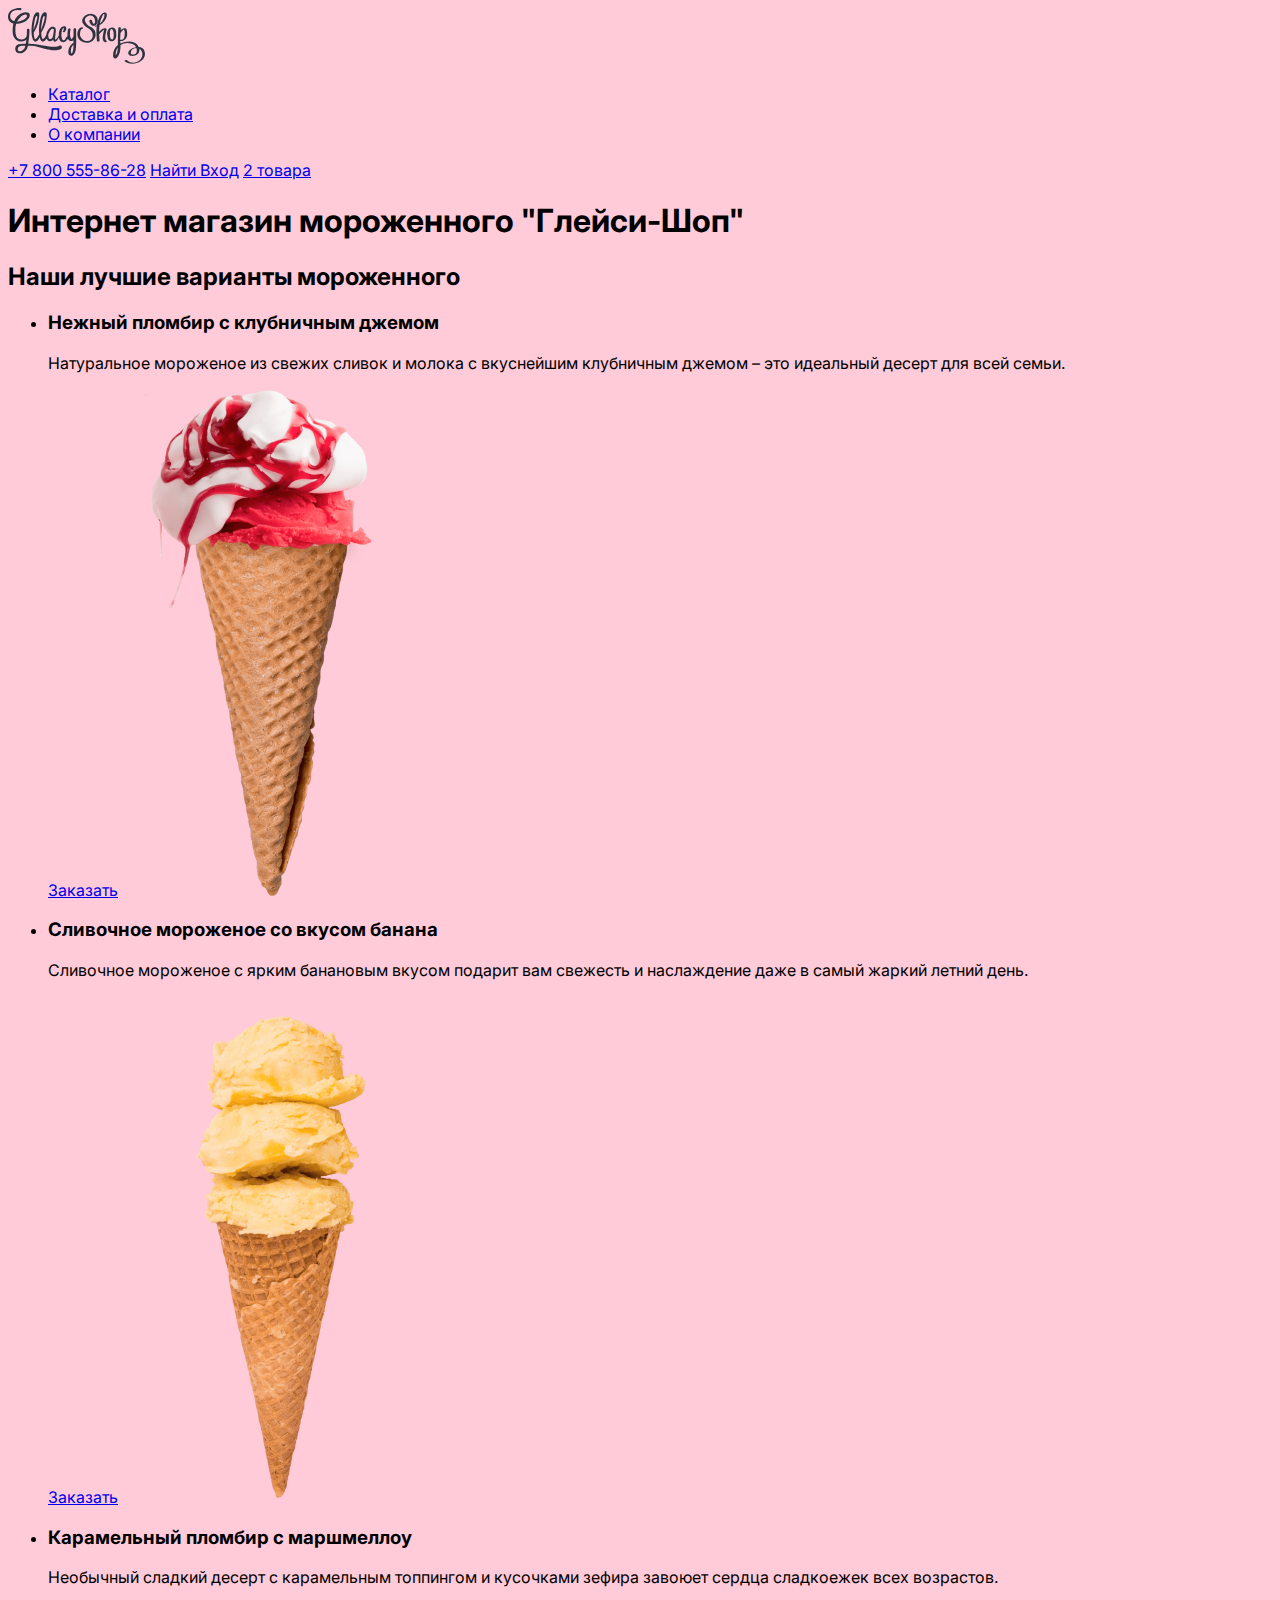
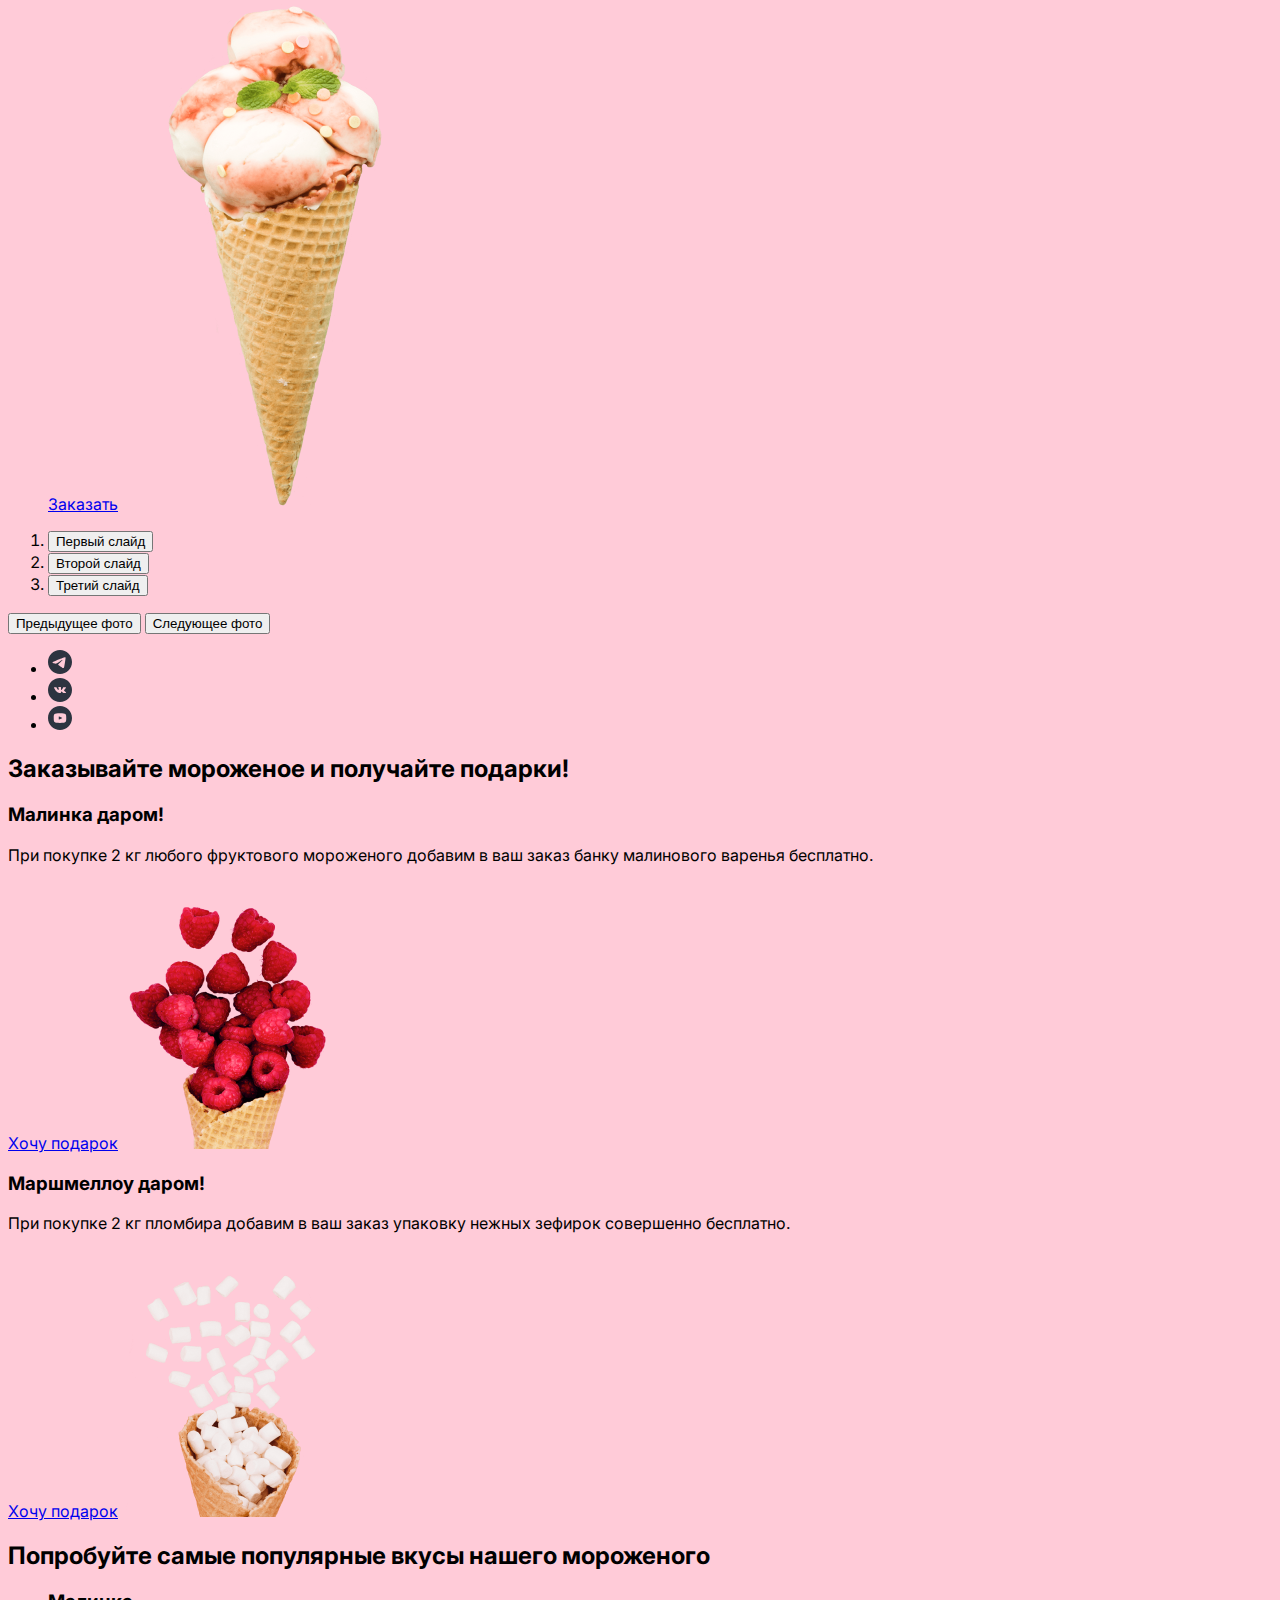
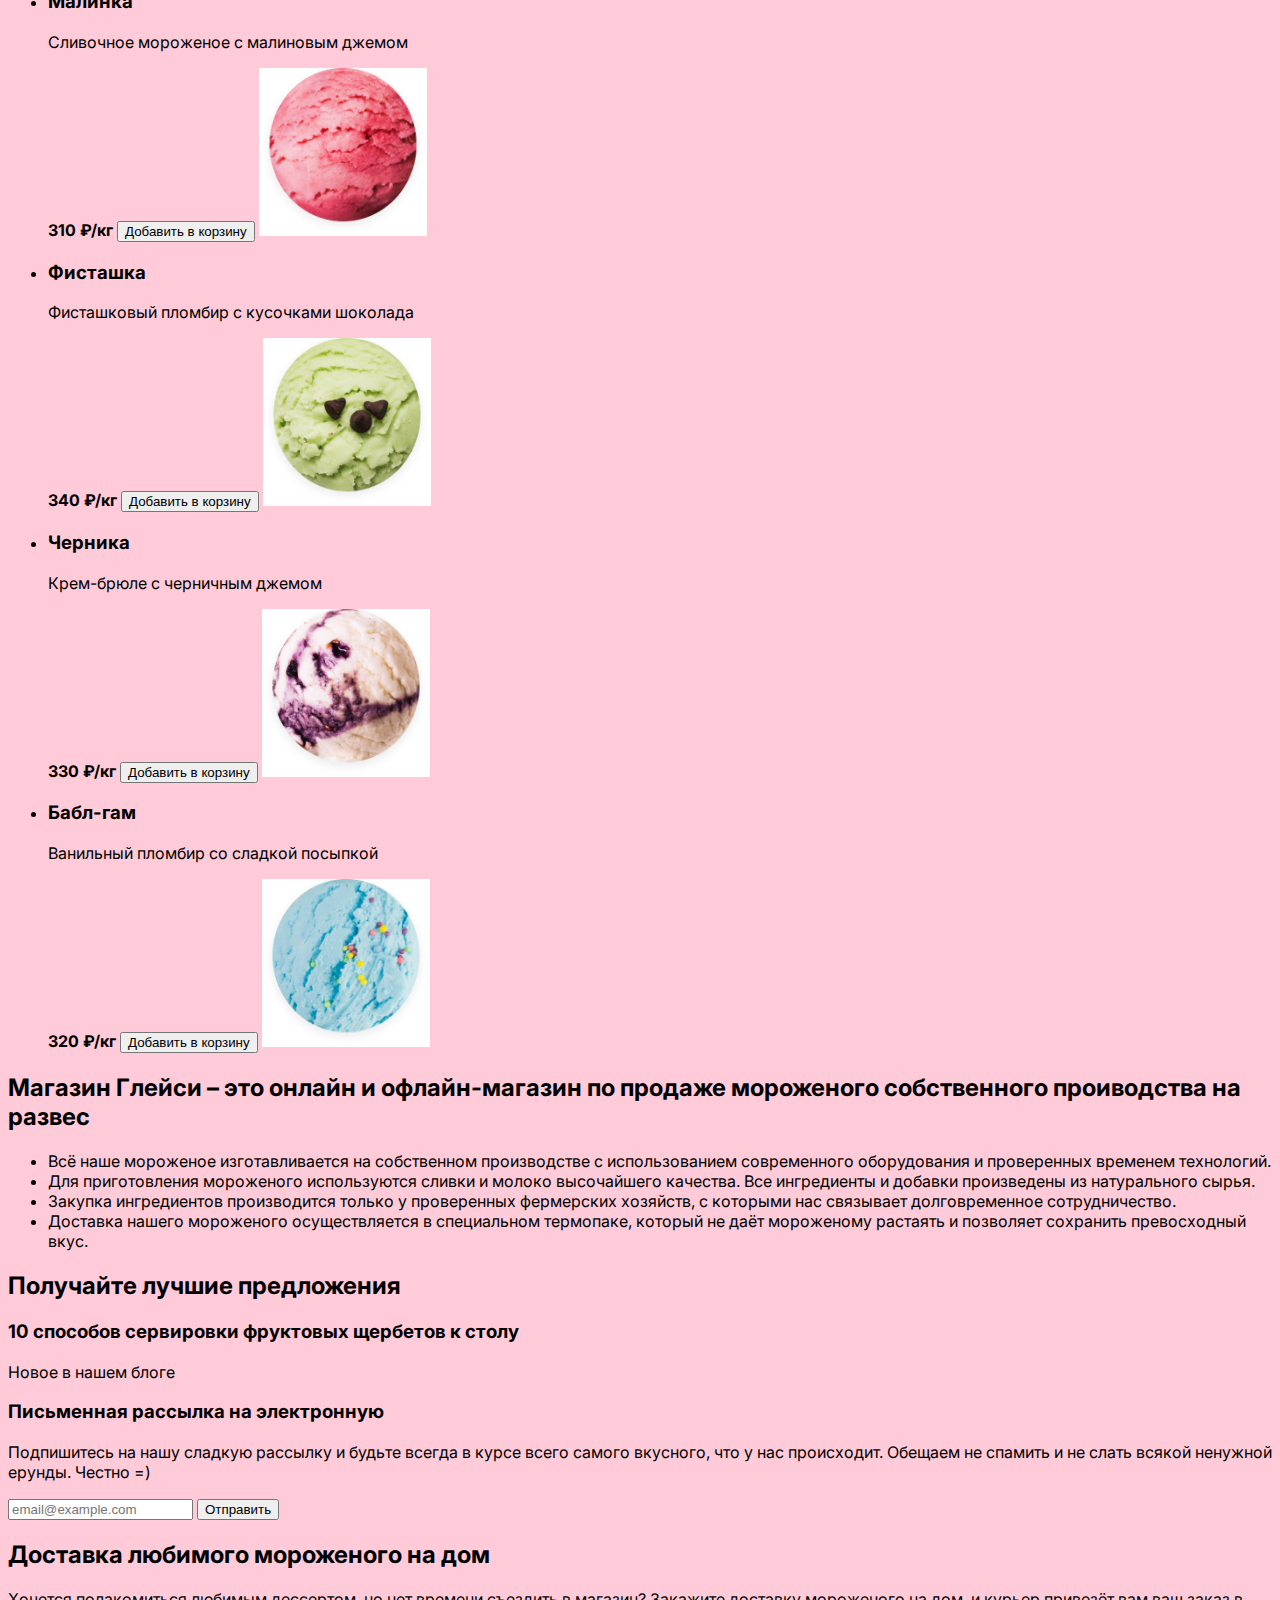
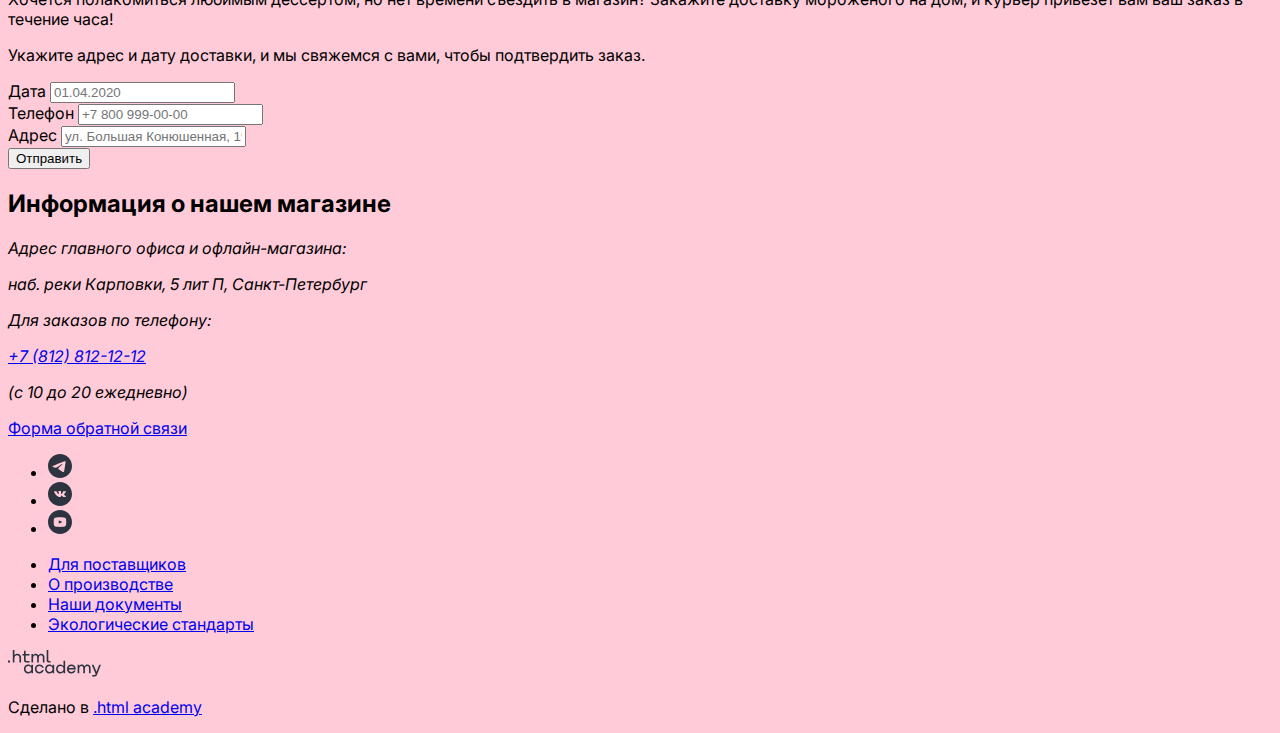
==== index.html @ b6ce00d5 "export +" ====
<!DOCTYPE html>
<html lang="ru">

<head>
  <meta charset="utf-8">
  <link href="https://fonts.googleapis.com/css2?family=Inter:wght@500&display=swap" rel="stylesheet">
  <title>HTML Academy: Глейси</title>
</head>

<body class="index-body" style="background-color: #FFCBD8; font-family: 'Inter', sans-serif;">
  <header class="main-header">
    <a class="logo-link" href="index.html">
      <img src="./images/logo/gllacy-logo.svg" alt="Логотип компании Глейси Шоп" width="137" height="56">
    </a>
    <nav class="navigation">
      <ul class="navigation-list">
        <li class="navigation-item">
          <a class="navigation-link" href="catalog.html">Каталог</a>
        </li>
        <li class="navigation-item">
          <a class="navigation-link" href="#">Доставка и оплата</a>
        </li>
        <li class="navigation-item">
          <a class="navigation-link" href="#">О компании</a>
        </li>
      </ul>
    </nav>
    <div class="user-menu">
      <a href="tel:+78005558628">+7 800 555-86-28</a>
      <a class="user-menu-link" href="#">
        <span class="visually-hidden">Найти</span>
      </a>
      <a class="user-menu-link" href="#">Вход</a>
      <a class="user-menu-link" href="#">2 товара</a>
    </div>
  </header>
  <main class="index-main">
    <h1 class="visually-hidden">Интернет магазин мороженного "Глейси-Шоп"</h1>
    <section class="slider">
      <h2 class="vissualy-hidden">Наши лучшие варианты мороженного</h2>
      <ul class="slider-list">
        <li class="slider-list-item">
          <h3 class="slider-list-item__title">Нежный пломбир с клубничным джемом</h3>
          <p class="slider-list-item__subtitle">Натуральное мороженое из свежих сливок и молока с вкуснейшим клубничным джемом – это идеальный десерт для всей семьи.</p>
          <a class="button" href="#">Заказать</a>
          <img class="slider-list-item__image" src="./images/ice-cream/ice-cream-1.png" alt="Со вкусом клубничного джема" width="306" height="507">
        </li>
        <li class="slider-list-item">
          <h3 class="slider-list-item__title">Сливочное мороженое со вкусом банана</h3>
          <p class="slider-list-item__subtitle">Сливочное мороженое с ярким банановым вкусом подарит вам свежесть и наслаждение даже в самый жаркий летний день.</p>
          <a class="button" href="#">Заказать</a>
          <img class="slider-list-item__image" src="./images/ice-cream/ice-cream-2.png" alt="Со вкусом банана" width="306" height="507">
        </li>
        <li class="slider-list-item">
          <h3 class="slider-list-item__title">Карамельный пломбир с маршмеллоу</h3>
          <p class="slider-list-item__subtitle">Необычный сладкий десерт с карамельным топпингом и кусочками зефира завоюет сердца сладкоежек всех возрастов.</p>
          <a class="button" href="#">Заказать</a>
          <img class="slider-list-item__image" src="./images/ice-cream/ice-cream-3.png" alt="Со вкусом маршмеллоу" width="306" height="507">
        </li>
      </ul>
      <ol class="slider-bullets">
        <li class="slider-bullets-item current">
          <button class="slider-bullets-item__bullets" type="button">Первый слайд</button>
        </li>
        <li class="slider-bullets-item">
          <button class="slider-bullets-item__bullets" type="button">Второй слайд</button>
        </li>
        <li class="slider-bullets-item">
          <button class="slider-bullets-item__bullets" type="button">Третий слайд</button>
        </li>
      </ol>
      <button class="slider-button slider-prev" type="button">
        <span class="visually-hidden">Предыдущее фото</span>
      </button>
      <button class="slider-button slider-next" type="button">
        <span class="visually-hidden">Следующее фото</span>
      </button>
      <ul class="social-list">
        <li class="social-list-item">
          <a class="social-list-item__link" href="https://t.me/htmlacademy" target="_blank">
            <img class="social-list-item__image" src="./images/social/telegram.svg" alt="Телеграмм" width="24" height="24">
          </a>
        </li>
        <li class="social-list-item">
          <a class="social-list-item__link" href="https://vk.com/htmlacademy" target="_blank">
            <img class="social-list-item__image" src="./images/social/vk.svg" alt="Вконтакте" width="24" height="24">
          </a>
        </li>
        <li class="social-list-item">
          <a class="social-list-item__link" href="https://www.youtube.com/user/htmlacademyru" target="_blank">
            <img class="social-list-item__image" src="./images/social/youtube.svg" alt="Ютуб" width="24" height="24">
          </a>
        </li>
      </ul>
    </section>
    <section class="action">
      <h2 class="action_title">Заказывайте мороженое и получайте подарки!</h2>
      <div class="action-card">
        <h3 class="action-card-title">Малинка даром!</h3>
        <p class="action-card-title__subtext">При покупке 2 кг любого фруктового мороженого добавим в ваш заказ банку малинового варенья бесплатно.</p>
        <a class="button" href="#">Хочу подарок</a>
        <img class="action-card__images" src="./images/action/strawberry.png" alt="рожок с малинкой" width="219" height="268">
      </div>
      <div class="action-card">
        <h3 class="action-card-title">Маршмеллоу даром!</h3>
        <p class="action-card-title__subtext">При покупке 2 кг пломбира добавим в ваш заказ упаковку нежных зефирок совершенно бесплатно.</p>
        <a class="button" href="#">Хочу подарок</a>
        <img class="action-card__images" src="./images/action/marshmallow.png" alt="рожок с маршмеллоу" width="219" height="268">
      </div>
    </section>
    <section class="assortment">
      <h2 class="assortment-title">Попробуйте самые популярные вкусы нашего мороженого</h2>
      <ul class="assortment-card-list">
        <li class="assortment-card-item">
          <h3 class="asssortment-card__title">Малинка</h3>
          <p class="asssortment-card__subtext">Сливочное мороженое с малиновым джемом</p>
          <b class="asssortment-card__price">310 ₽/кг</b>
          <button class="asssortment-card__button" type="button">
            <span class="visually-hidden">
              Добавить в корзину
            </span>
          </button>
          <img class="assortment-card-item__images" src="./images/card-product//raspberry.jpg" alt="" width="168" height="168">
        </li>
        <li class="assortment-card-item">
          <h3 class="asssortment-card__title">Фисташка</h3>
          <p class="asssortment-card__subtext">Фисташковый пломбир с кусочками шоколада</p>
          <b class="asssortment-card__price">340 ₽/кг</b>
          <button class="asssortment-card__button" type="button">
            <span class="visually-hidden">
              Добавить в корзину
            </span>
          </button>
          <img class="assortment-card-item__images" src="./images/card-product/pistachios.jpg" alt="" width="168" height="168">
        </li>
        <li class="assortment-card-item">
          <h3 class="asssortment-card__title">Черника</h3>
          <p class="asssortment-card__subtext">Крем-брюле с черничным джемом</p>
          <b class="asssortment-card__price">330 ₽/кг</b>
          <button class="asssortment-card__button" type="button">
            <span class="visually-hidden">
              Добавить в корзину
            </span>
          </button>
          <img class="assortment-card-item__images" src="./images/card-product/blueberry.jpg" alt="" width="168" height="168">
        </li>
        <li class="assortment-card-item">
          <h3 class="asssortment-card__title">Бабл-гам</h3>
          <p class="asssortment-card__subtext">Ванильный пломбир со сладкой посыпкой</p>
          <b class="asssortment-card__price">320 ₽/кг</b>
          <button class="asssortment-card__button" type="button">
            <span class="visually-hidden">
              Добавить в корзину
            </span>
          </button>
          <img class="assortment-card-item__images" src="./images/card-product/bubble-gam.jpg" alt="" width="168" height="168">
        </li>
      </ul>
    </section>
    <section class="about">
      <h2 class="about-title">Магазин Глейси – это онлайн и офлайн-магазин по продаже мороженого собственного проиводства на развес</h2>
      <ul class="about-list">
        <li class="about-list-item">Всё наше мороженое изготавливается на собственном производстве с использованием
          современного оборудования и проверенных временем технологий.</li>
        <li class="about-list-item">Для приготовления мороженого используются сливки и молоко высочайшего качества. Все
          ингредиенты и добавки произведены из натурального сырья.</li>
        <li class="about-list-item">Закупка ингредиентов производится только у проверенных фермерских хозяйств, с
          которыми нас связывает долговременное сотрудничество.</li>
        <li class="about-list-item">Доставка нашего мороженого осуществляется в специальном термопаке, который не даёт
          мороженому растаять и позволяет сохранить превосходный вкус.</li>
      </ul>
    </section>
    <section class="blog">
      <h2 class="visually-hidden">Получайте лучшие предложения</h2>
      <article class="article">
        <h3 class="article-title">10 способов сервировки фруктовых щербетов к столу</h3>
        <p class="article-text">Новое в нашем блоге</p>
      </article>
      <div class="distribution">
        <h3 class="visually-hidden">Письменная рассылка на электронную</h3>
        <p class="distribution-text">Подпишитесь на нашу сладкую рассылку и будьте всегда в курсе всего самого вкусного, что у нас происходит. Обещаем не спамить и не слать всякой ненужной ерунды. Честно =)</p>
        <form class="distribution-form" action="https://echo.htmlacademy.ru/" metod="get">
          <input class="distribution-form__field-input" type="email" placeholder="email@example.com" required>
          <button class="distribution-form__button" type="submit">Отправить</button>
        </form>
      </div>
    </section>
    <section class="sending">
      <h2 class="sending-title">Доставка любимого мороженого на дом</h2>
      <p class="sending-subtext">Хочется полакомиться любимым дессертом, но нет времени съездить в магазин? Закажите доставку мороженого на дом, и курьер привезёт вам ваш заказ в течение часа!</p>
      <form class="sending-form" action="https://echo.htmlacademy.ru/" method="post">
        <p class="sending-form-text">Укажите адрес и дату доставки, и мы свяжемся с вами, чтобы подтвердить заказ.</p>
        <div class="sending-form-date">
          <label class="form-date" for="sending-date">Дата</label>
          <input type="text" name="sending-date" id="sending-date" placeholder="01.04.2020">
        </div>
        <div class="sending-form-phone">
          <label class="form-phone" for="sending-phone">Телефон</label>
          <input type="text" name="sending-phone" id="sending-phone" placeholder="+7 800 999-00-00">
        </div>
        <div class="sending-form-address">
          <label class="form-address" for="sending-address">Адрес</label>
          <input type="text" name="sending-address" id="sending-address" placeholder="ул. Большая Конюшенная, 19/8">
        </div>
        <button class="sending-form__button" type="submit">Отправить</button>
      </form>
    </section>
    <section class="feedback">
      <h2 class="visually-hidden">Информация о нашем магазине</h2>
      <div class="feedback-wrapper">
        <address class="feedback-address">
          <p class="feedback-text">Адрес главного офиса и офлайн-магазина:</p>
          <p class="address-text">наб. реки Карповки, 5 лит П, Санкт-Петербург</p>
          <p class="feedback-text">Для заказов по телефону:</p>
          <a class="feedback-phone" href="tel:+78128121212">+7 (812) 812-12-12</a>
          <p class="feedback-phone__working-hours">(с 10 до 20 ежедневно)</p>
        </address>
        <a href="#" class="feedback-button">Форма обратной связи</a>
      </div>
    </section>
  </main>
  <footer class="footer">
    <ul class="social-list">
      <li class="social-list-item">
        <a class="social-list-item__link" href="https://t.me/htmlacademy" target="_blank">
          <img class="social-list-item__image" src="./images/social/telegram.svg" alt="Телеграмм" width="24" height="24">
        </a>
      </li>
      <li class="social-list-item">
        <a class="social-list-item__link" href="https://vk.com/htmlacademy" target="_blank">
          <img class="social-list-item__image" src="./images/social/vk.svg" alt="Вконтакте" width="24" height="24">
        </a>
      </li>
      <li class="social-list-item">
        <a class="social-list-item__link" href="https://www.youtube.com/user/htmlacademyru" target="_blank">
          <img class="social-list-item__image" src="./images/social/youtube.svg" alt="Ютуб" width="24" height="24">
        </a>
      </li>
    </ul>
    <ul class="footer-list">
      <li class="footer-list-item">
        <a class="footer-list-item__link" href="#" target="_blank">Для поставщиков</a>
      </li>
      <li class="footer-list-item">
        <a class="footer-list-item__link" href="#" target="_blank">О производстве</a>
      </li>
      <li class="footer-list-item">
        <a class="footer-list-item__link" href="#" target="_blank">Наши документы</a>
      </li>
      <li class="footer-list-item">
        <a class="footer-list-item__link" href="#" target="_blank">Экологические стандарты</a>
      </li>
    </ul>
    <a class="footer-htmlacademy-link" href="https://htmlacademy.ru/" target="_blank">
      <img class="html-academy" src="./images/logo/logo_htmlacademy.svg" alt="Курсы для каждого, кто хочет окунуться в мир вёрстки и программирования." width="93" height="27" >
    </a>
    <p class="footer-about-text">Сделано в <a class="htmlacademy-link" href="https://htmlacademy.ru/" target="_blank">.html academy</a></p>
  </footer>
</body>
</html>
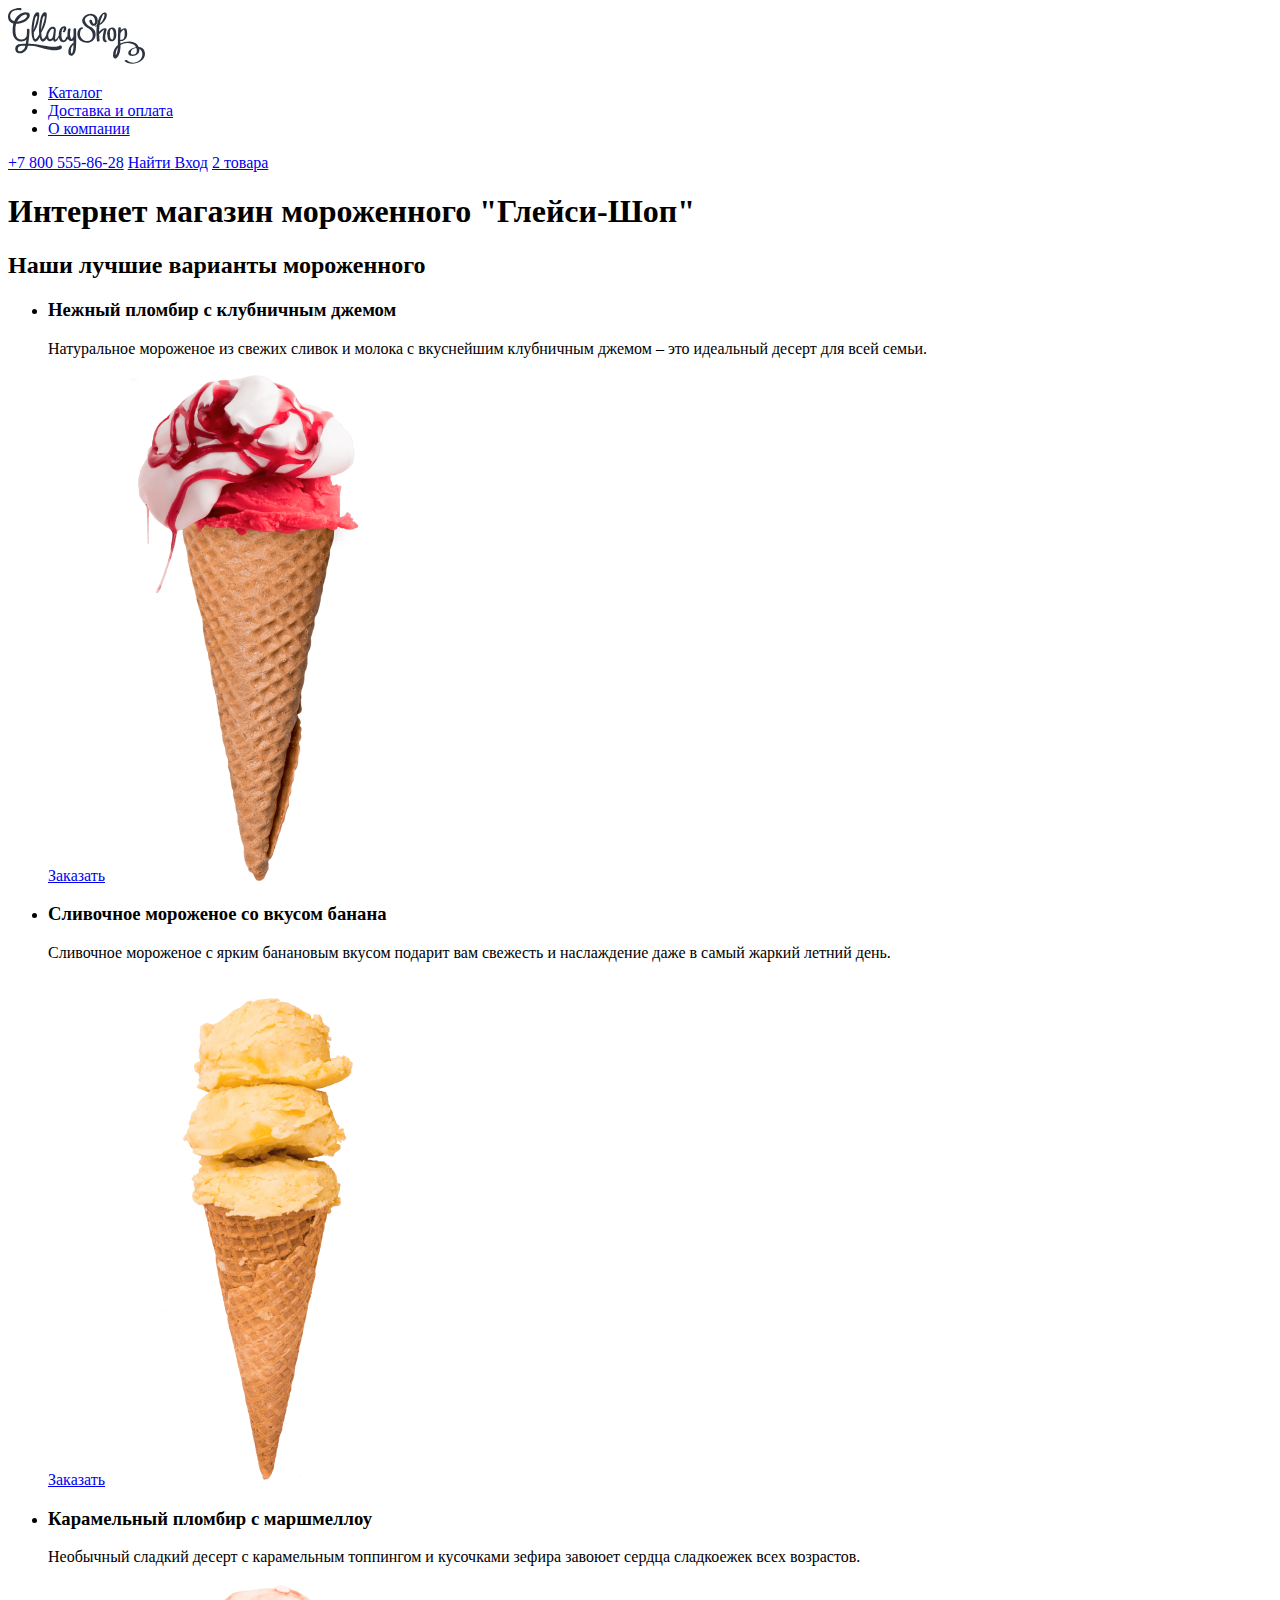
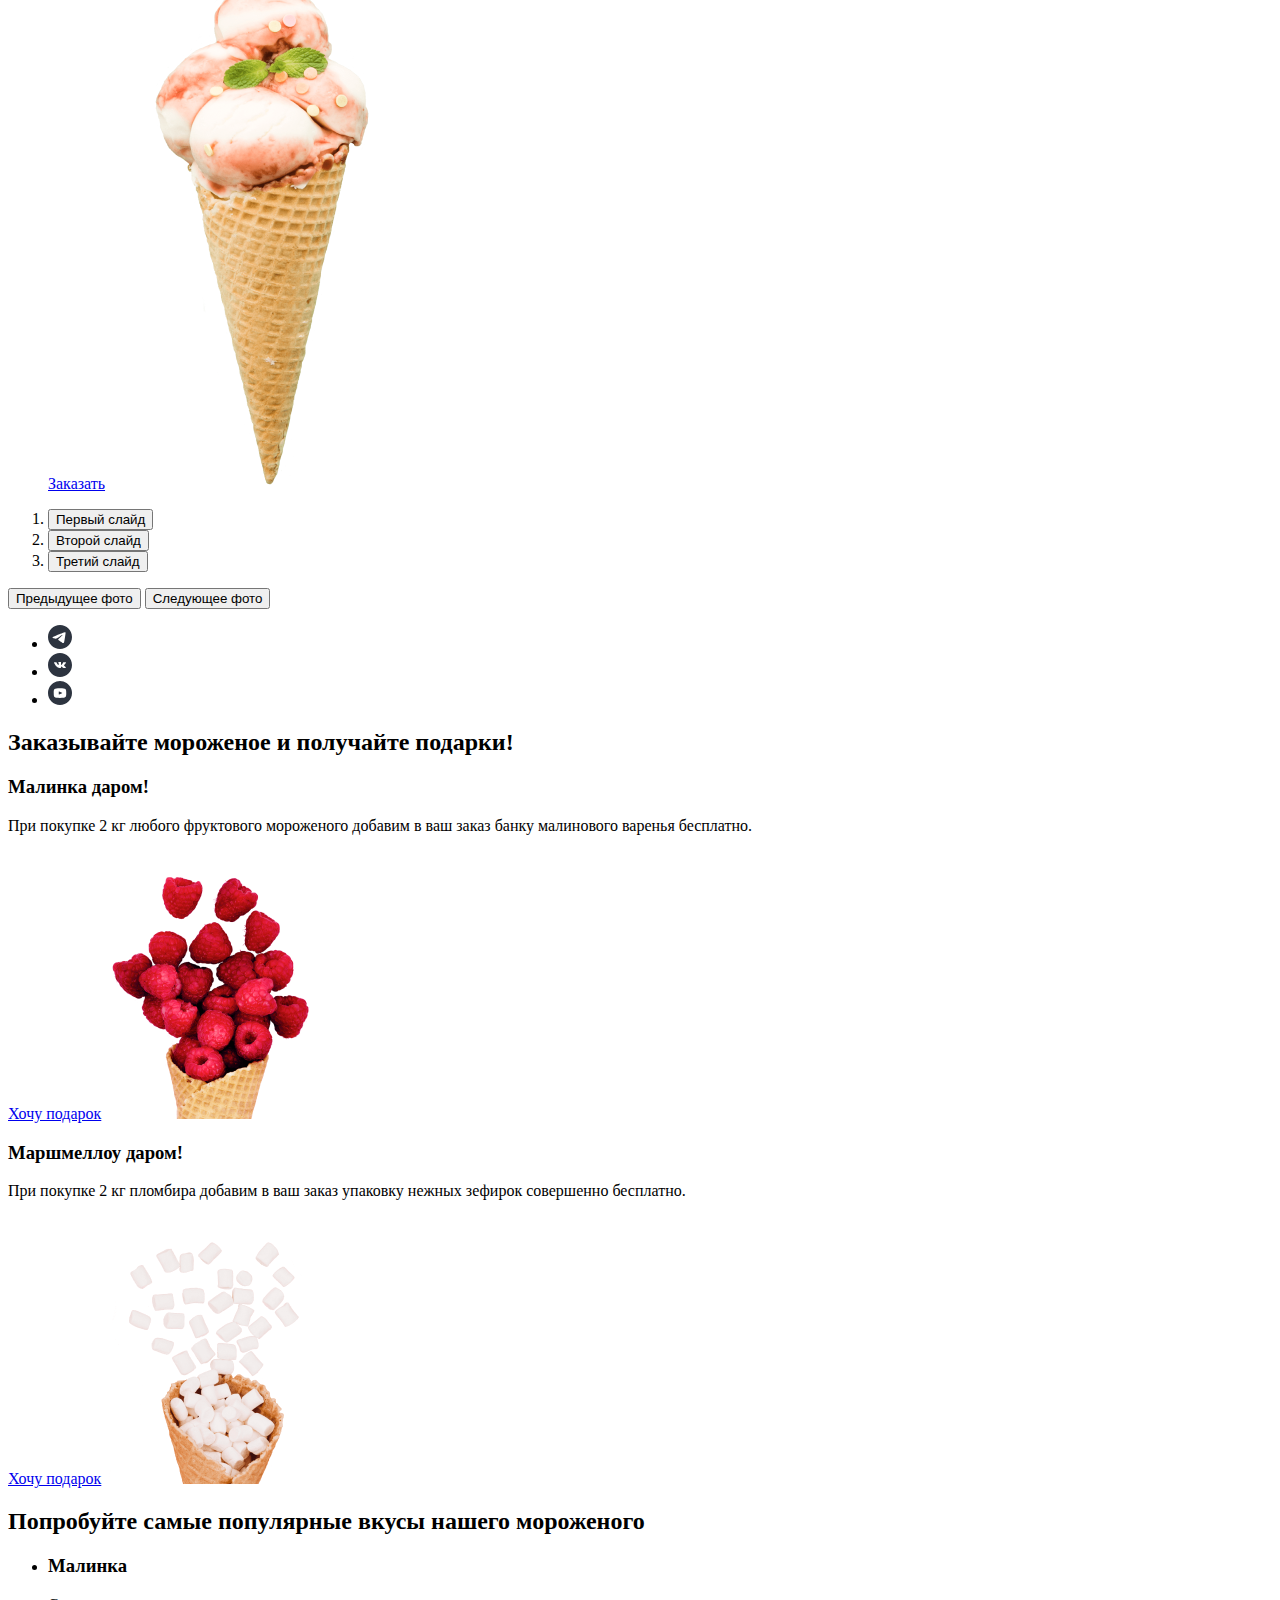
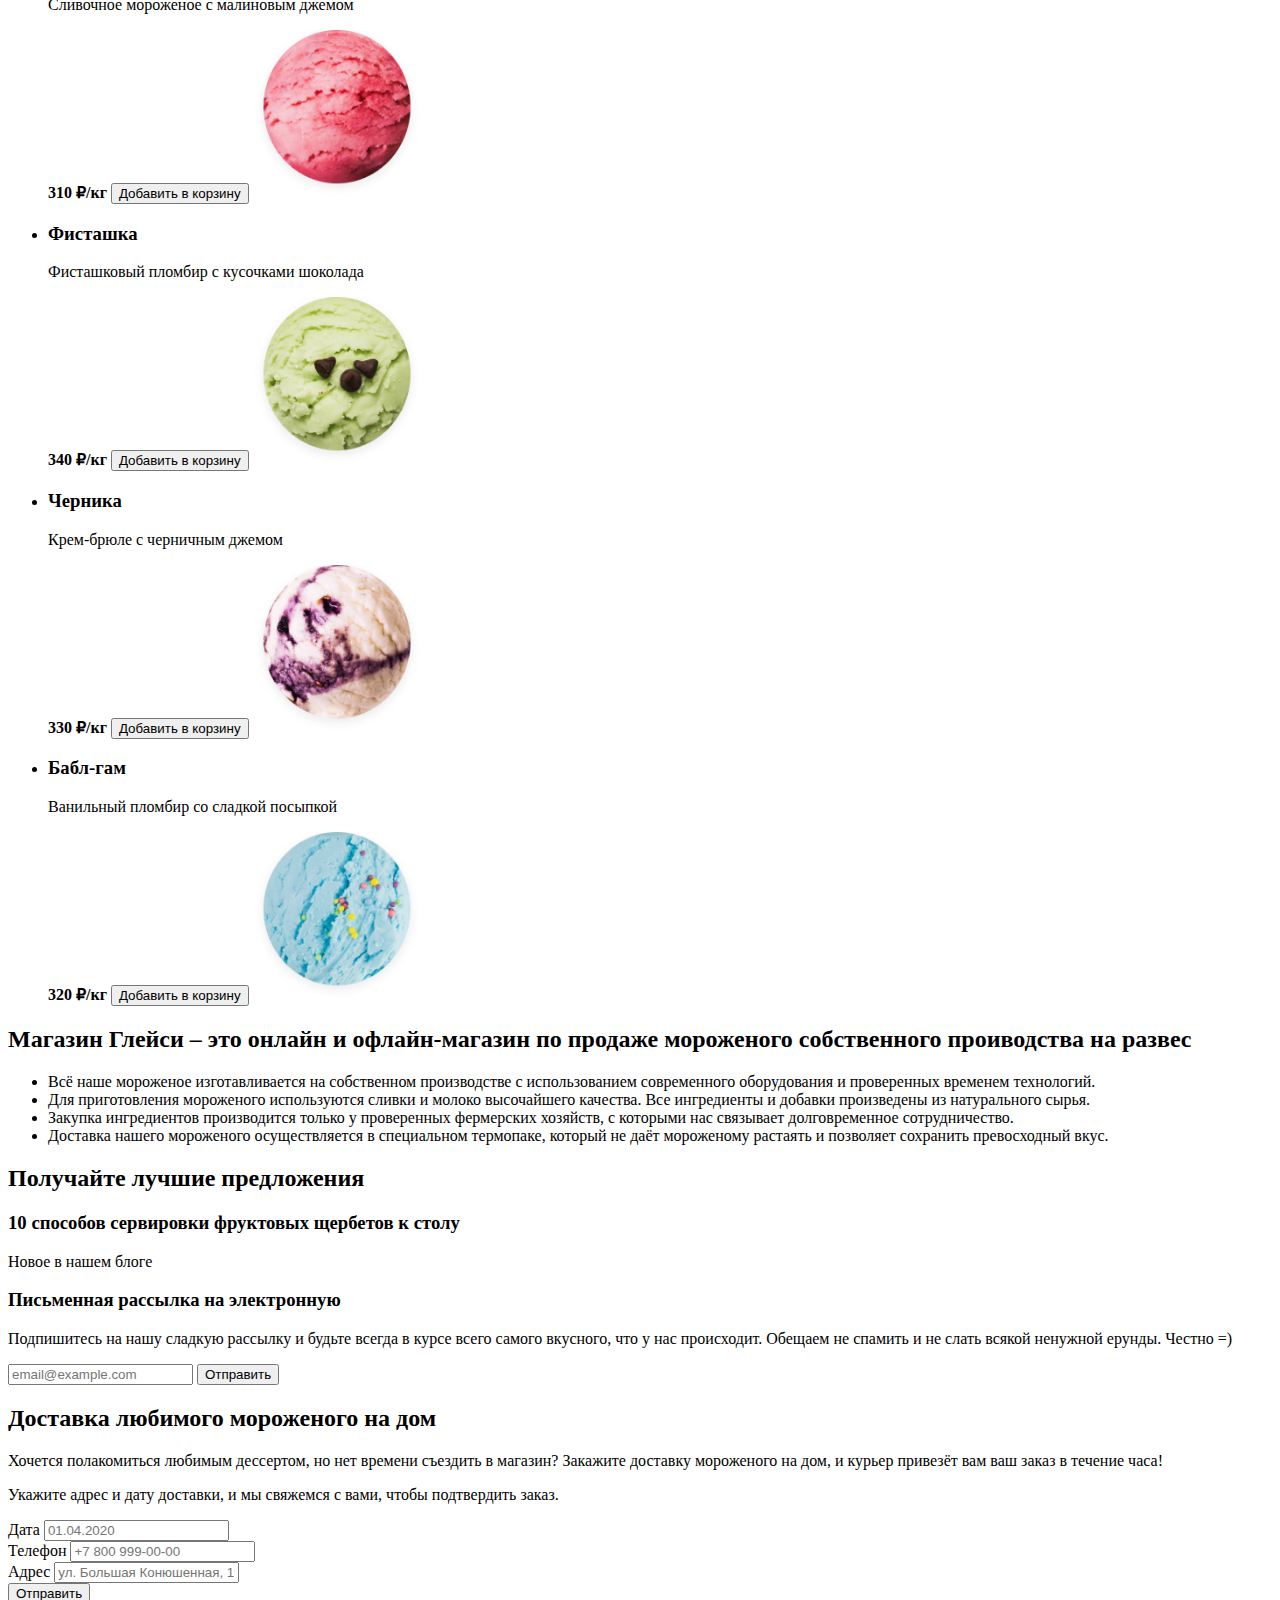
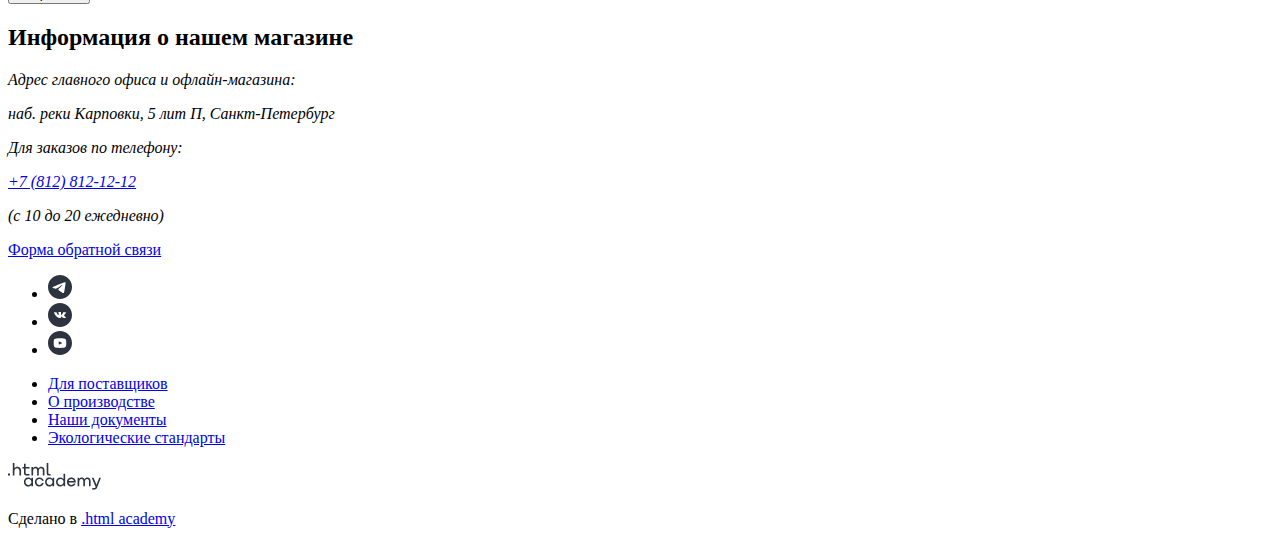
==== commit 666b1e38: "добавил альт, оставил jpg для скругления через css, добавил альтам точки" ====
--- a/index.html
+++ b/index.html
@@ -3,14 +3,13 @@
 
 <head>
   <meta charset="utf-8">
-  <link href="https://fonts.googleapis.com/css2?family=Inter:wght@500&display=swap" rel="stylesheet">
   <title>HTML Academy: Глейси</title>
 </head>
 
-<body class="index-body" style="background-color: #FFCBD8; font-family: 'Inter', sans-serif;">
+<body class="index-body">
   <header class="main-header">
     <a class="logo-link" href="index.html">
-      <img src="./images/logo/gllacy-logo.svg" alt="Логотип компании Глейси Шоп" width="137" height="56">
+      <img src="./images/logo/gllacy-logo.svg" alt="Логотип компании Глейси Шоп." width="137" height="56">
     </a>
     <nav class="navigation">
       <ul class="navigation-list">
@@ -43,19 +42,19 @@
           <h3 class="slider-list-item__title">Нежный пломбир с клубничным джемом</h3>
           <p class="slider-list-item__subtitle">Натуральное мороженое из свежих сливок и молока с вкуснейшим клубничным джемом – это идеальный десерт для всей семьи.</p>
           <a class="button" href="#">Заказать</a>
-          <img class="slider-list-item__image" src="./images/ice-cream/ice-cream-1.png" alt="Со вкусом клубничного джема" width="306" height="507">
+          <img class="slider-list-item__image" src="./images/ice-cream/ice-cream-1.png" alt="Со вкусом клубничного джема." width="306" height="507">
         </li>
         <li class="slider-list-item">
           <h3 class="slider-list-item__title">Сливочное мороженое со вкусом банана</h3>
           <p class="slider-list-item__subtitle">Сливочное мороженое с ярким банановым вкусом подарит вам свежесть и наслаждение даже в самый жаркий летний день.</p>
           <a class="button" href="#">Заказать</a>
-          <img class="slider-list-item__image" src="./images/ice-cream/ice-cream-2.png" alt="Со вкусом банана" width="306" height="507">
+          <img class="slider-list-item__image" src="./images/ice-cream/ice-cream-2.png" alt="Со вкусом банана." width="306" height="507">
         </li>
         <li class="slider-list-item">
           <h3 class="slider-list-item__title">Карамельный пломбир с маршмеллоу</h3>
           <p class="slider-list-item__subtitle">Необычный сладкий десерт с карамельным топпингом и кусочками зефира завоюет сердца сладкоежек всех возрастов.</p>
           <a class="button" href="#">Заказать</a>
-          <img class="slider-list-item__image" src="./images/ice-cream/ice-cream-3.png" alt="Со вкусом маршмеллоу" width="306" height="507">
+          <img class="slider-list-item__image" src="./images/ice-cream/ice-cream-3.png" alt="Со вкусом маршмеллоу." width="306" height="507">
         </li>
       </ul>
       <ol class="slider-bullets">
@@ -78,17 +77,17 @@
       <ul class="social-list">
         <li class="social-list-item">
           <a class="social-list-item__link" href="https://t.me/htmlacademy" target="_blank">
-            <img class="social-list-item__image" src="./images/social/telegram.svg" alt="Телеграмм" width="24" height="24">
+            <img class="social-list-item__image" src="./images/social/telegram.svg" alt="Телеграмм." width="24" height="24">
           </a>
         </li>
         <li class="social-list-item">
           <a class="social-list-item__link" href="https://vk.com/htmlacademy" target="_blank">
-            <img class="social-list-item__image" src="./images/social/vk.svg" alt="Вконтакте" width="24" height="24">
+            <img class="social-list-item__image" src="./images/social/vk.svg" alt="Вконтакте." width="24" height="24">
           </a>
         </li>
         <li class="social-list-item">
           <a class="social-list-item__link" href="https://www.youtube.com/user/htmlacademyru" target="_blank">
-            <img class="social-list-item__image" src="./images/social/youtube.svg" alt="Ютуб" width="24" height="24">
+            <img class="social-list-item__image" src="./images/social/youtube.svg" alt="Ютуб." width="24" height="24">
           </a>
         </li>
       </ul>
@@ -99,13 +98,13 @@
         <h3 class="action-card-title">Малинка даром!</h3>
         <p class="action-card-title__subtext">При покупке 2 кг любого фруктового мороженого добавим в ваш заказ банку малинового варенья бесплатно.</p>
         <a class="button" href="#">Хочу подарок</a>
-        <img class="action-card__images" src="./images/action/strawberry.png" alt="рожок с малинкой" width="219" height="268">
+        <img class="action-card__images" src="./images/action/strawberry.png" alt="Рожок с малинкой." width="219" height="268">
       </div>
       <div class="action-card">
         <h3 class="action-card-title">Маршмеллоу даром!</h3>
         <p class="action-card-title__subtext">При покупке 2 кг пломбира добавим в ваш заказ упаковку нежных зефирок совершенно бесплатно.</p>
         <a class="button" href="#">Хочу подарок</a>
-        <img class="action-card__images" src="./images/action/marshmallow.png" alt="рожок с маршмеллоу" width="219" height="268">
+        <img class="action-card__images" src="./images/action/marshmallow.png" alt="Рожок с маршмеллоу." width="219" height="268">
       </div>
     </section>
     <section class="assortment">
@@ -120,7 +119,7 @@
               Добавить в корзину
             </span>
           </button>
-          <img class="assortment-card-item__images" src="./images/card-product//raspberry.jpg" alt="" width="168" height="168">
+          <img class="assortment-card-item__images" src="./images/card-product/raspberry.jpg" alt="Мороженое с малиновым джемом." width="168" height="168">
         </li>
         <li class="assortment-card-item">
           <h3 class="asssortment-card__title">Фисташка</h3>
@@ -131,7 +130,7 @@
               Добавить в корзину
             </span>
           </button>
-          <img class="assortment-card-item__images" src="./images/card-product/pistachios.jpg" alt="" width="168" height="168">
+          <img class="assortment-card-item__images" src="./images/card-product/pistachios.jpg" alt="Мороженое с фисташковым пломбиром с крошками шоколада." width="168" height="168">
         </li>
         <li class="assortment-card-item">
           <h3 class="asssortment-card__title">Черника</h3>
@@ -142,7 +141,7 @@
               Добавить в корзину
             </span>
           </button>
-          <img class="assortment-card-item__images" src="./images/card-product/blueberry.jpg" alt="" width="168" height="168">
+          <img class="assortment-card-item__images" src="./images/card-product/blueberry.jpg" alt="Мороженое крем-брюле с черничным джемом." width="168" height="168">
         </li>
         <li class="assortment-card-item">
           <h3 class="asssortment-card__title">Бабл-гам</h3>
@@ -153,7 +152,7 @@
               Добавить в корзину
             </span>
           </button>
-          <img class="assortment-card-item__images" src="./images/card-product/bubble-gam.jpg" alt="" width="168" height="168">
+          <img class="assortment-card-item__images" src="./images/card-product/bubble-gam.jpg" alt="Мороженое бабл-гам." width="168" height="168">
         </li>
       </ul>
     </section>
@@ -223,17 +222,17 @@
     <ul class="social-list">
       <li class="social-list-item">
         <a class="social-list-item__link" href="https://t.me/htmlacademy" target="_blank">
-          <img class="social-list-item__image" src="./images/social/telegram.svg" alt="Телеграмм" width="24" height="24">
+          <img class="social-list-item__image" src="./images/social/telegram.svg" alt="Телеграмм." width="24" height="24">
         </a>
       </li>
       <li class="social-list-item">
         <a class="social-list-item__link" href="https://vk.com/htmlacademy" target="_blank">
-          <img class="social-list-item__image" src="./images/social/vk.svg" alt="Вконтакте" width="24" height="24">
+          <img class="social-list-item__image" src="./images/social/vk.svg" alt="Вконтакте." width="24" height="24">
         </a>
       </li>
       <li class="social-list-item">
         <a class="social-list-item__link" href="https://www.youtube.com/user/htmlacademyru" target="_blank">
-          <img class="social-list-item__image" src="./images/social/youtube.svg" alt="Ютуб" width="24" height="24">
+          <img class="social-list-item__image" src="./images/social/youtube.svg" alt="Ютуб." width="24" height="24">
         </a>
       </li>
     </ul>
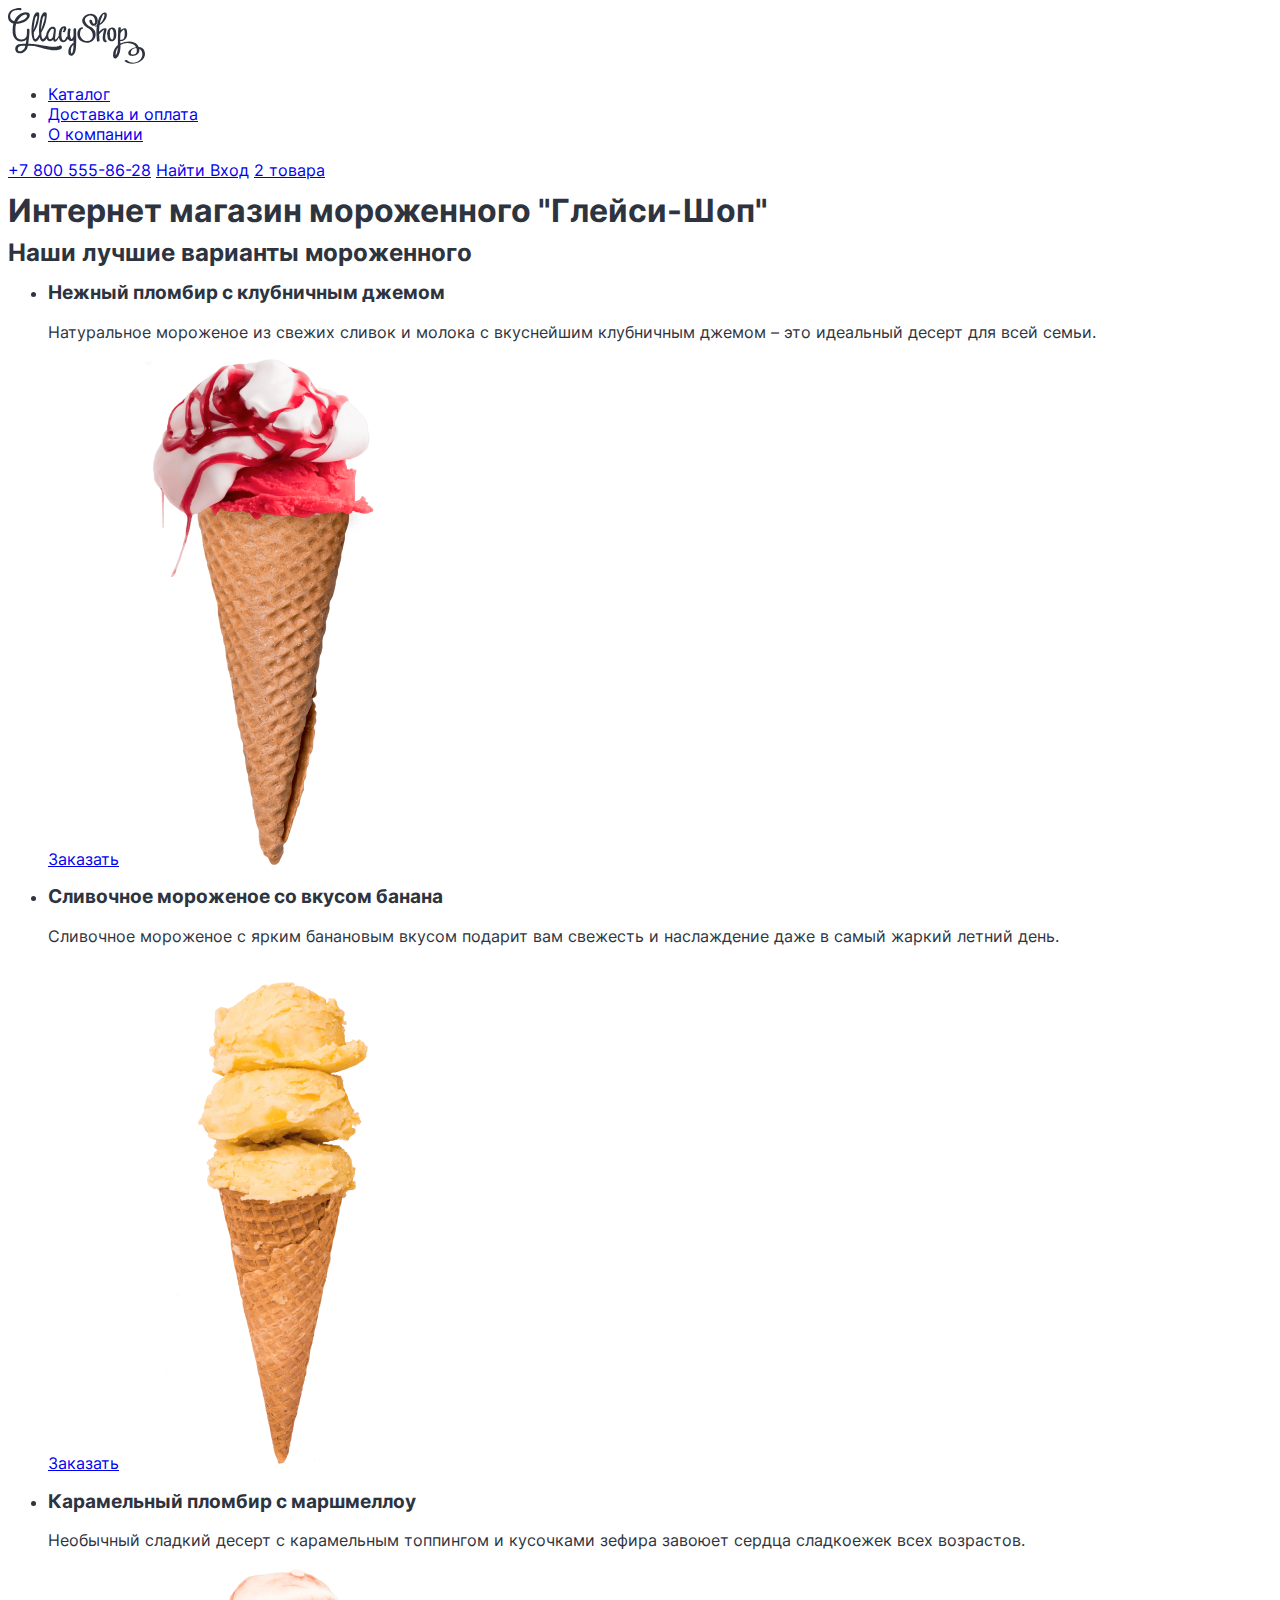
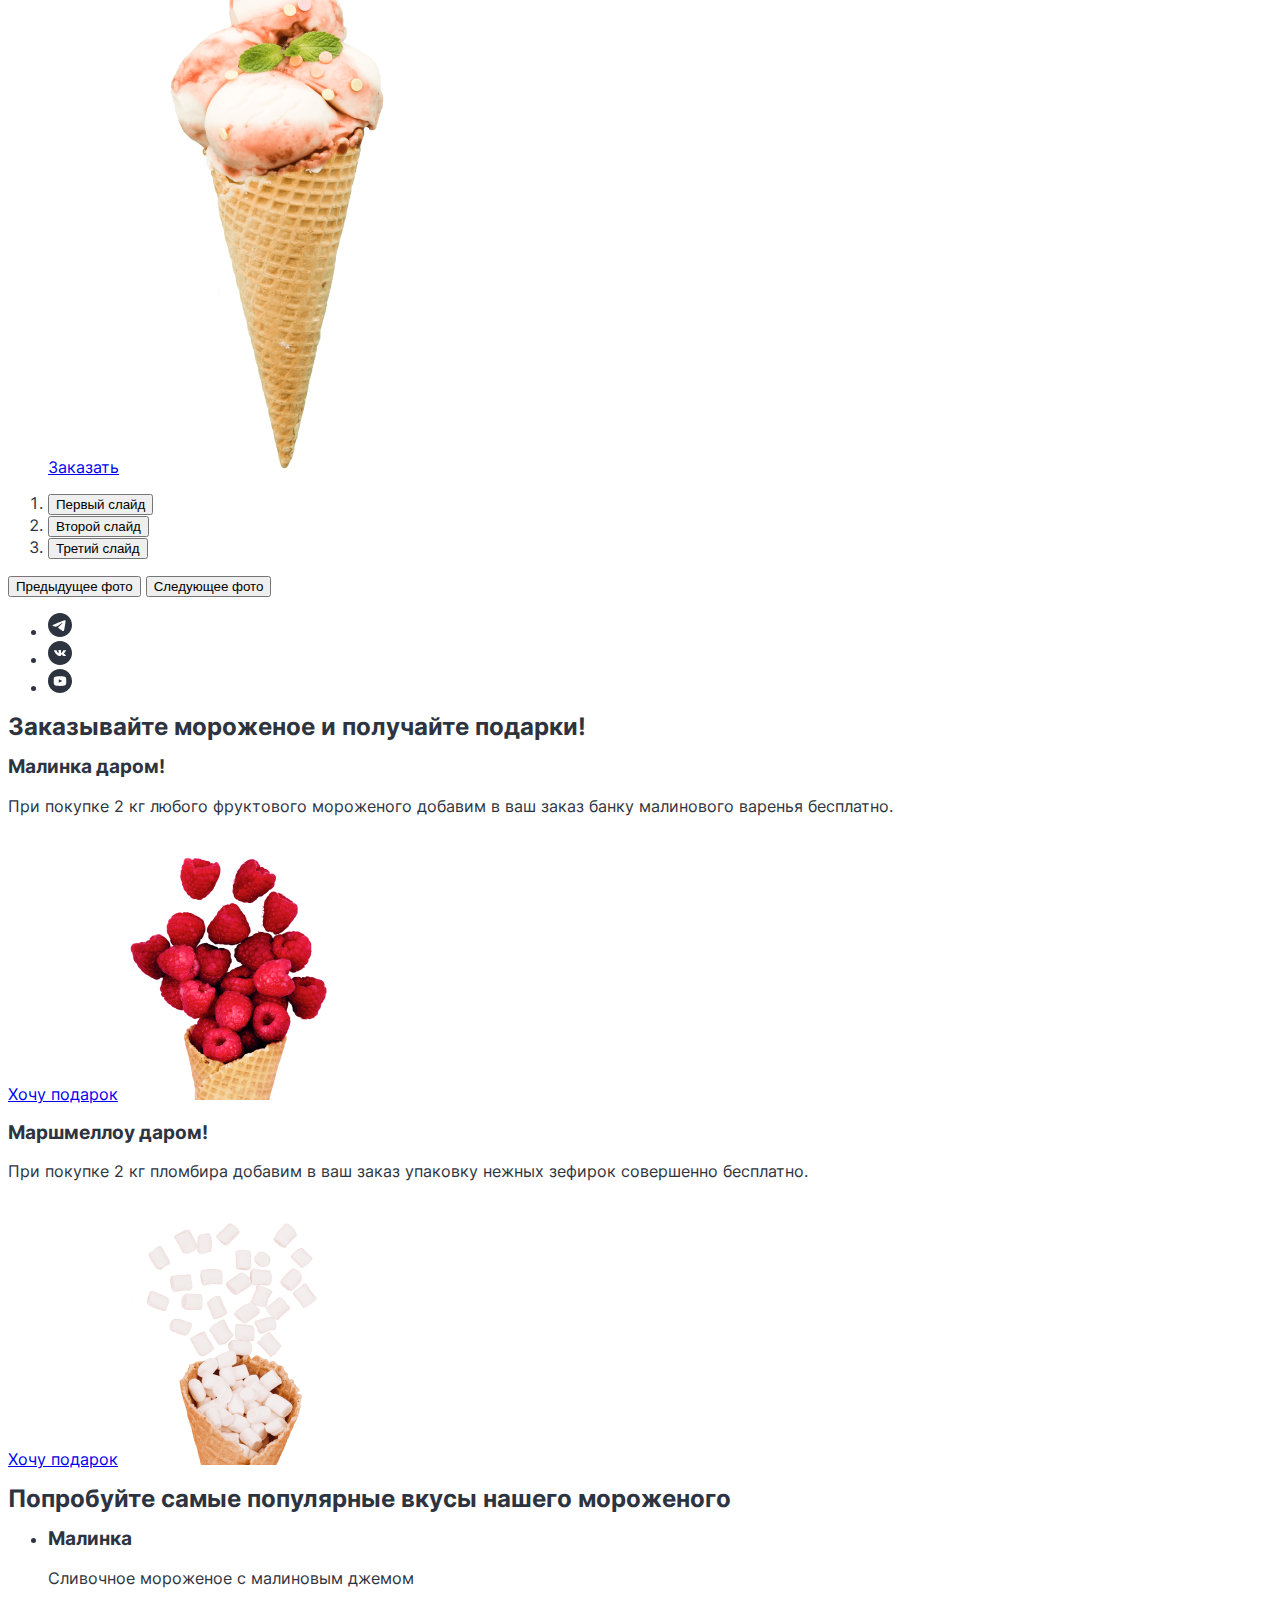
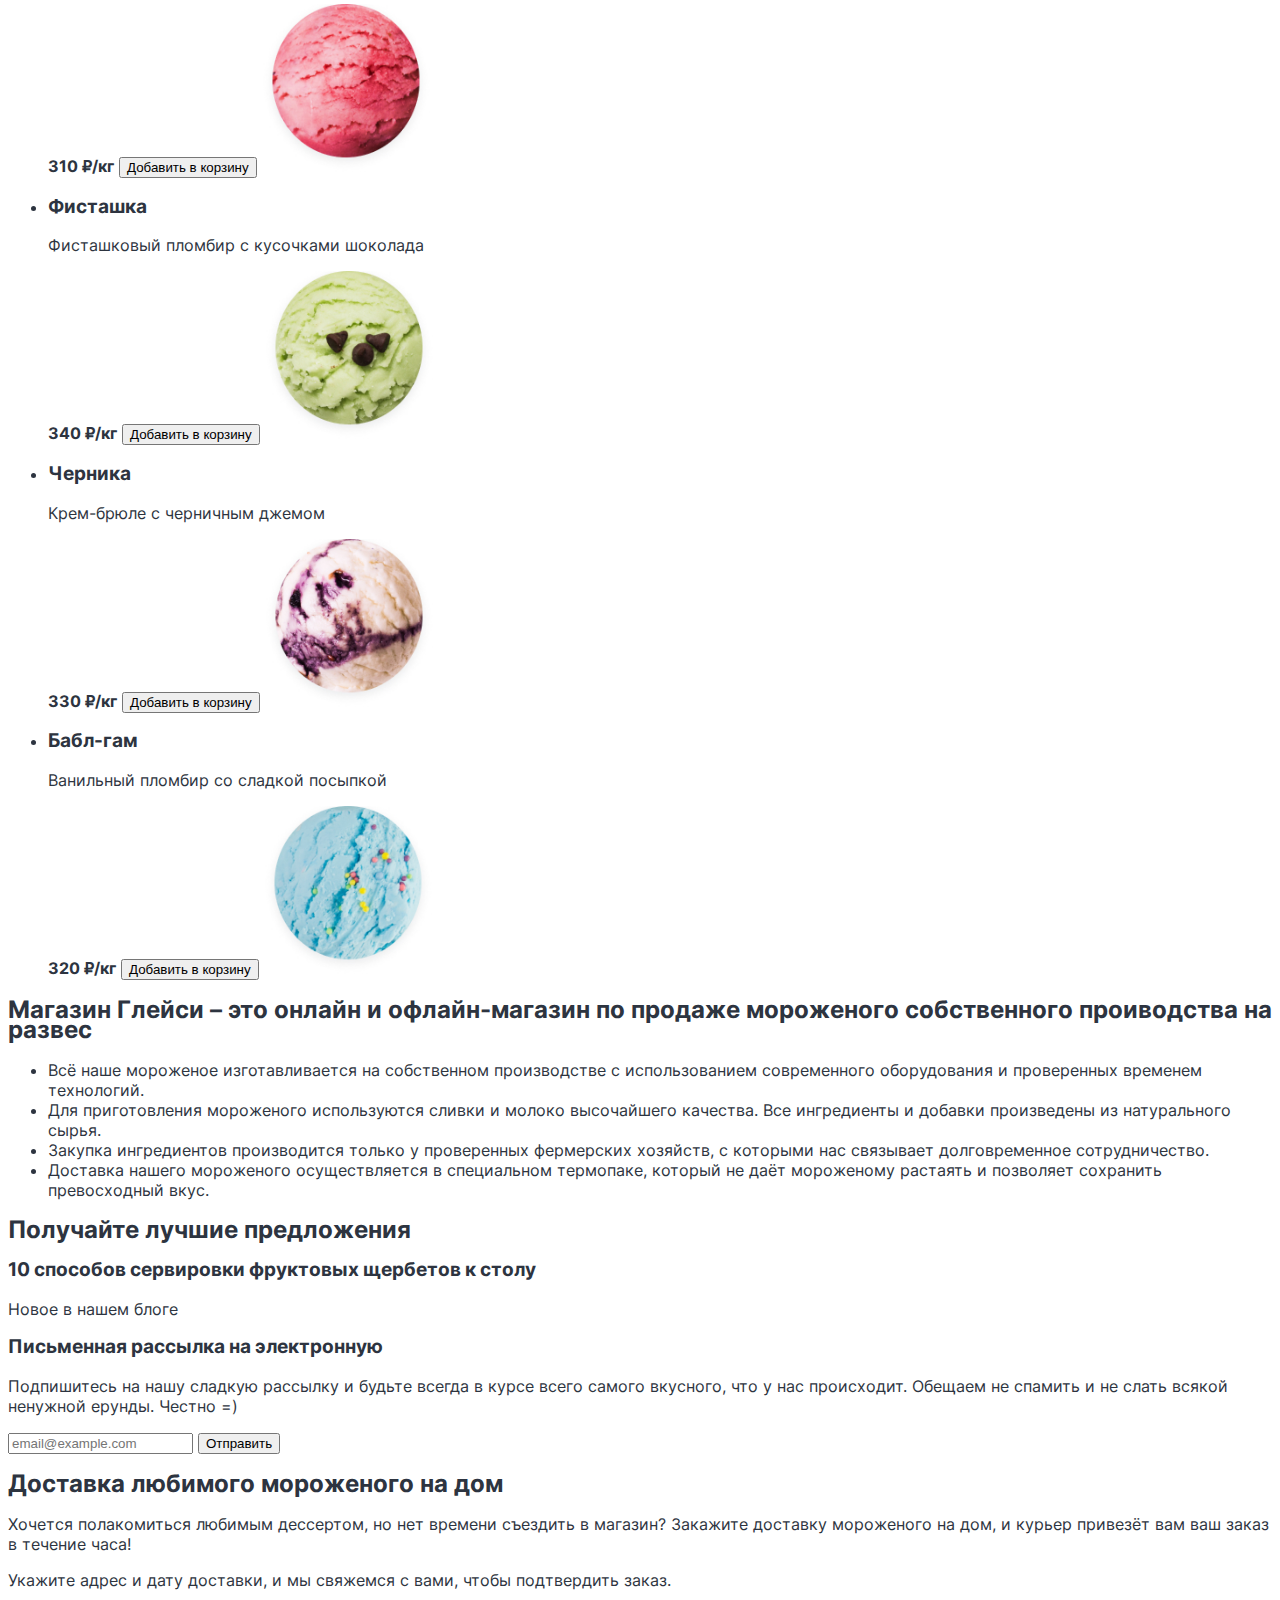
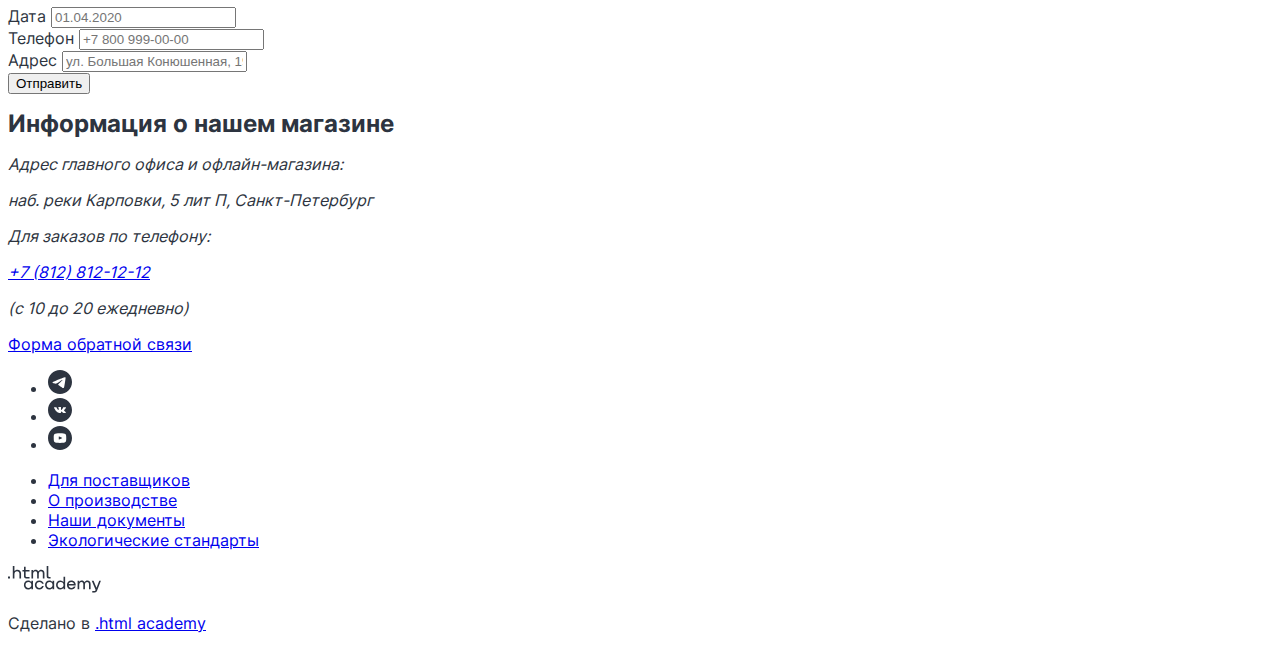
==== commit 8ff0d49f: "подключил шрифт + базовые свойства на body" ====
--- a/index.html
+++ b/index.html
@@ -4,9 +4,10 @@
 <head>
   <meta charset="utf-8">
   <title>HTML Academy: Глейси</title>
+  <link rel="stylesheet" href="./styles/styles.css">
 </head>
 
-<body class="index-body">
+<body>
   <header class="main-header">
     <a class="logo-link" href="index.html">
       <img src="./images/logo/gllacy-logo.svg" alt="Логотип компании Глейси Шоп." width="137" height="56">
--- a/styles/styles.css
+++ b/styles/styles.css
@@ -0,0 +1,39 @@
+/* шрифт inter */
+@font-face {
+  font-family: inter;
+  font-style: normal;
+  font-weight: 400;
+
+  src: url("/fonts/inter-400.woff2") format("woff2");
+
+  font-display: swap;
+}
+
+@font-face {
+  font-family: inter;
+  font-style: normal;
+  font-weight: 700;
+
+  src: url("/fonts/inter-700.woff2") format("woff2");
+
+  font-display: swap;
+}
+
+@font-face {
+  font-family: inter;
+  font-style: normal;
+  font-weight: 900;
+
+  src: url("/fonts/inter-900.woff2") format("woff2");
+
+  font-display: swap;
+}
+
+body {
+  font-family: "inter", sans-serif;
+
+  font-size: 16px;
+  line-height: 20px;
+  font-weight: 400;
+  color: #2D3440;
+}
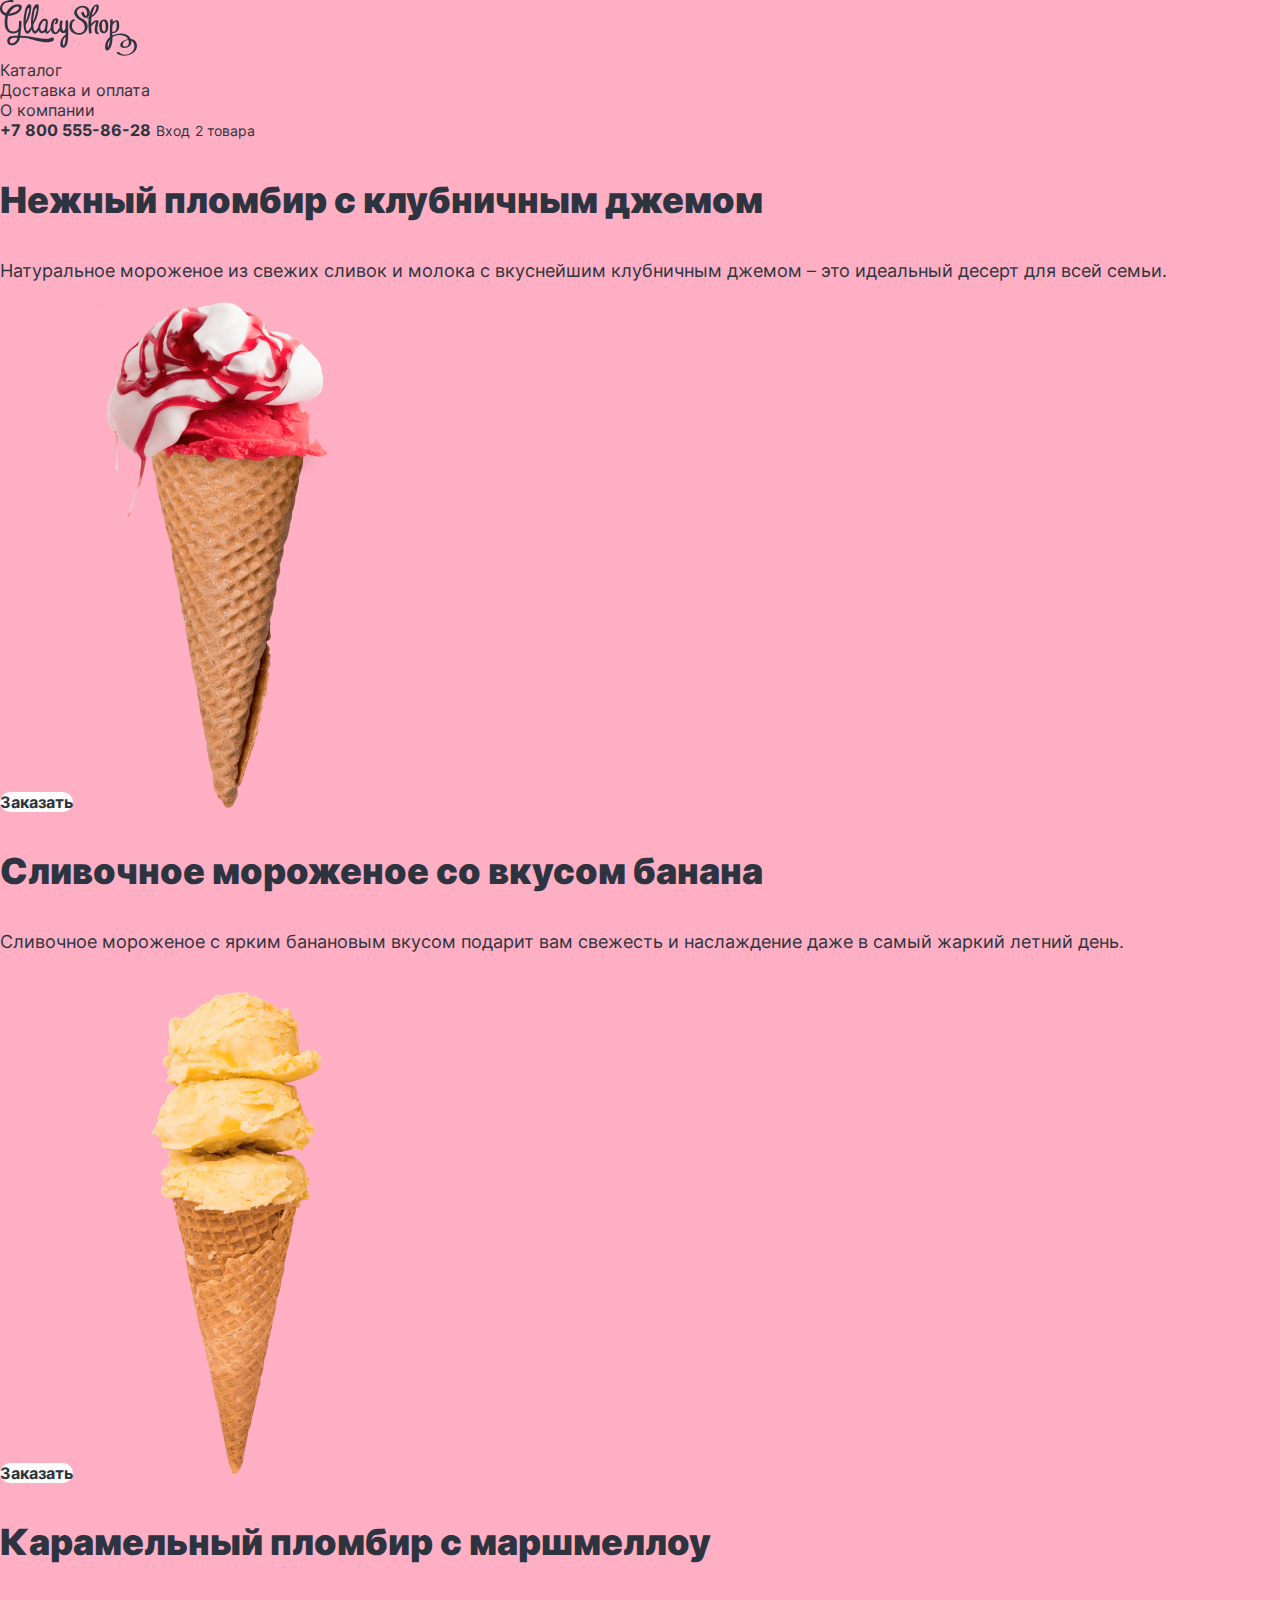
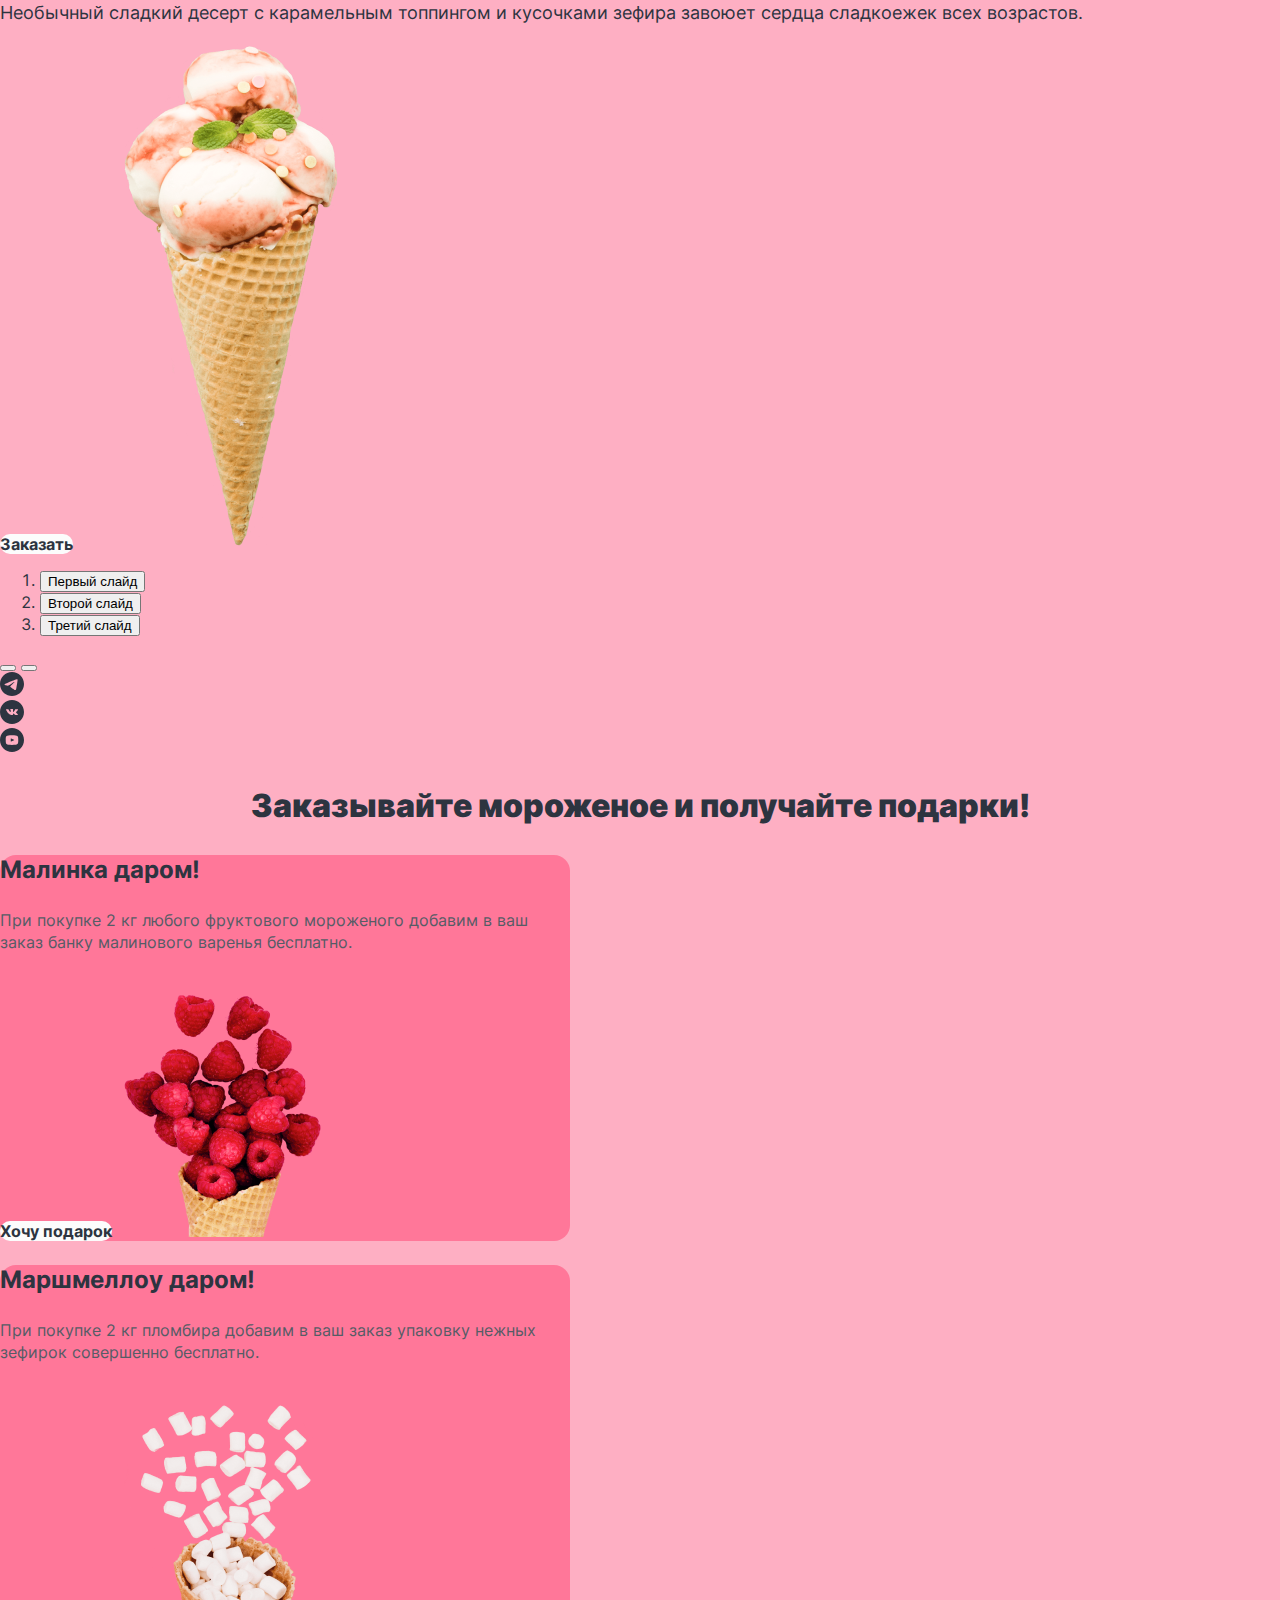
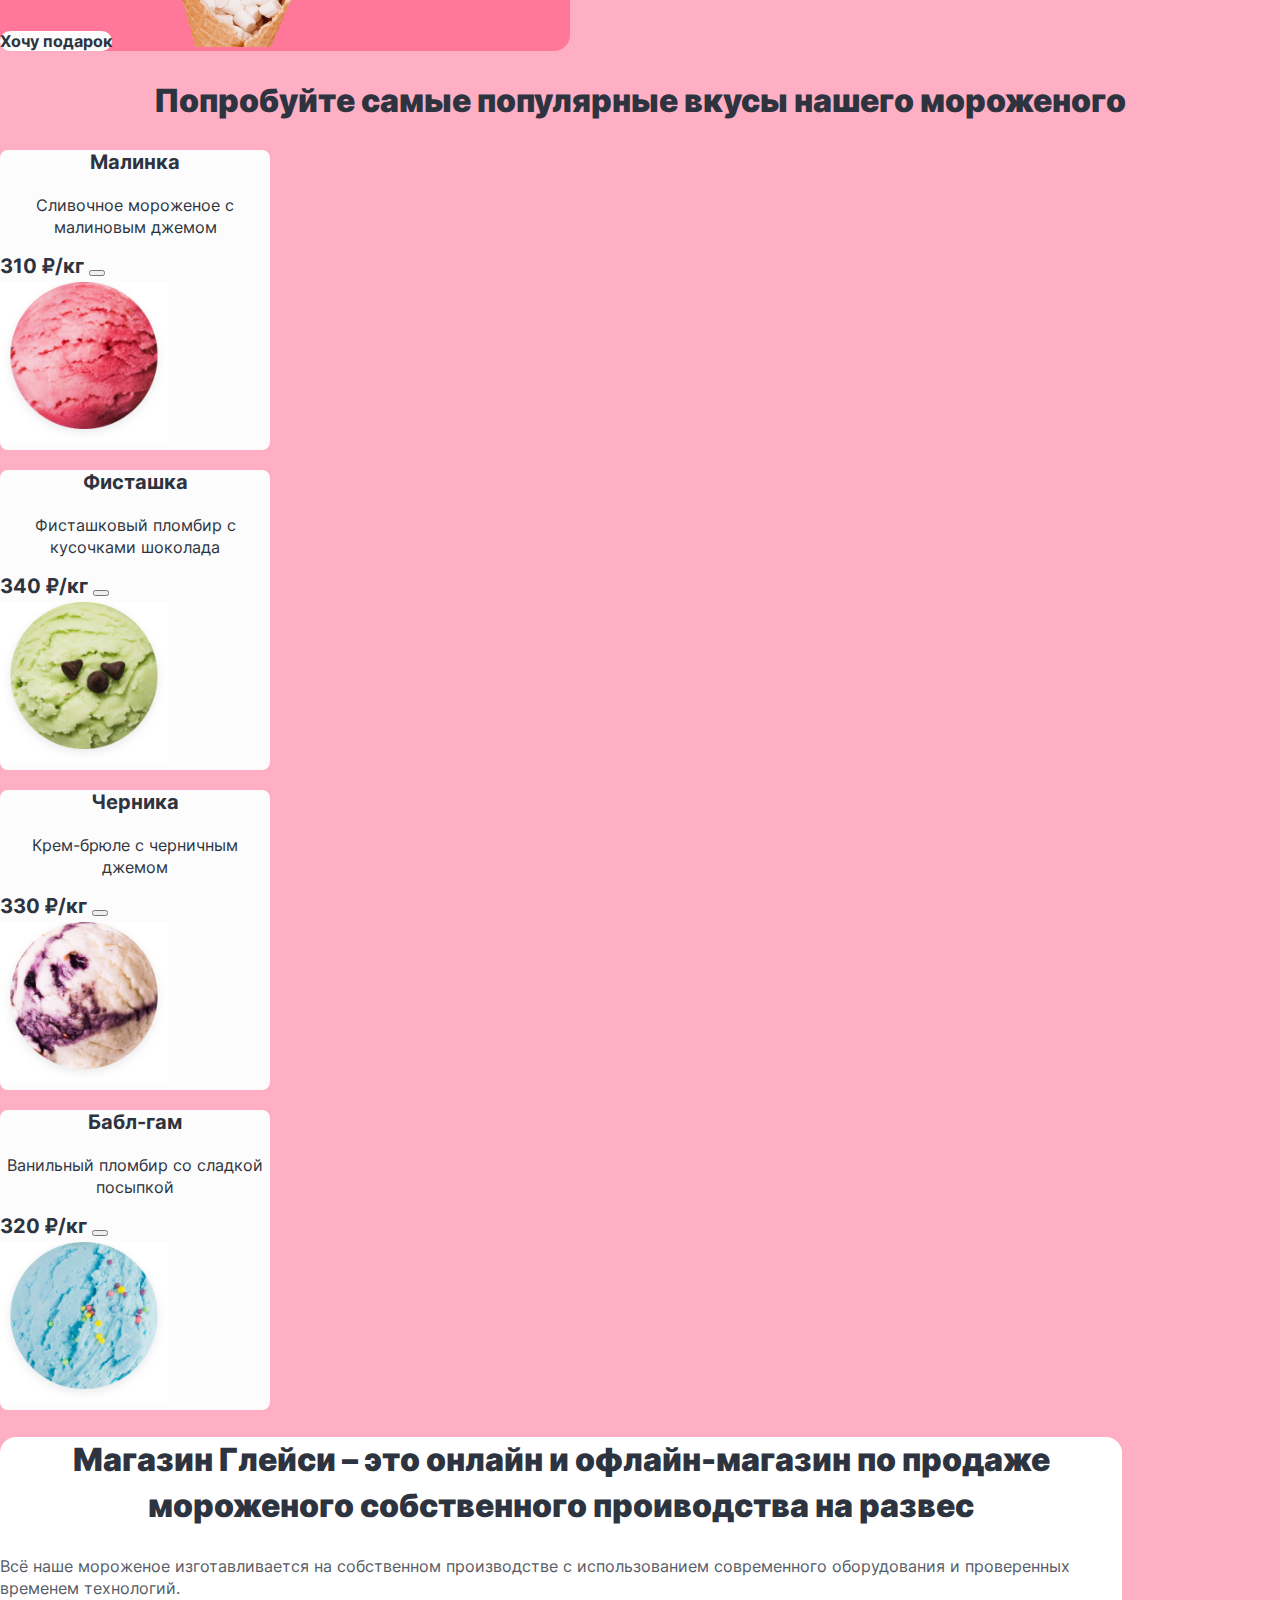
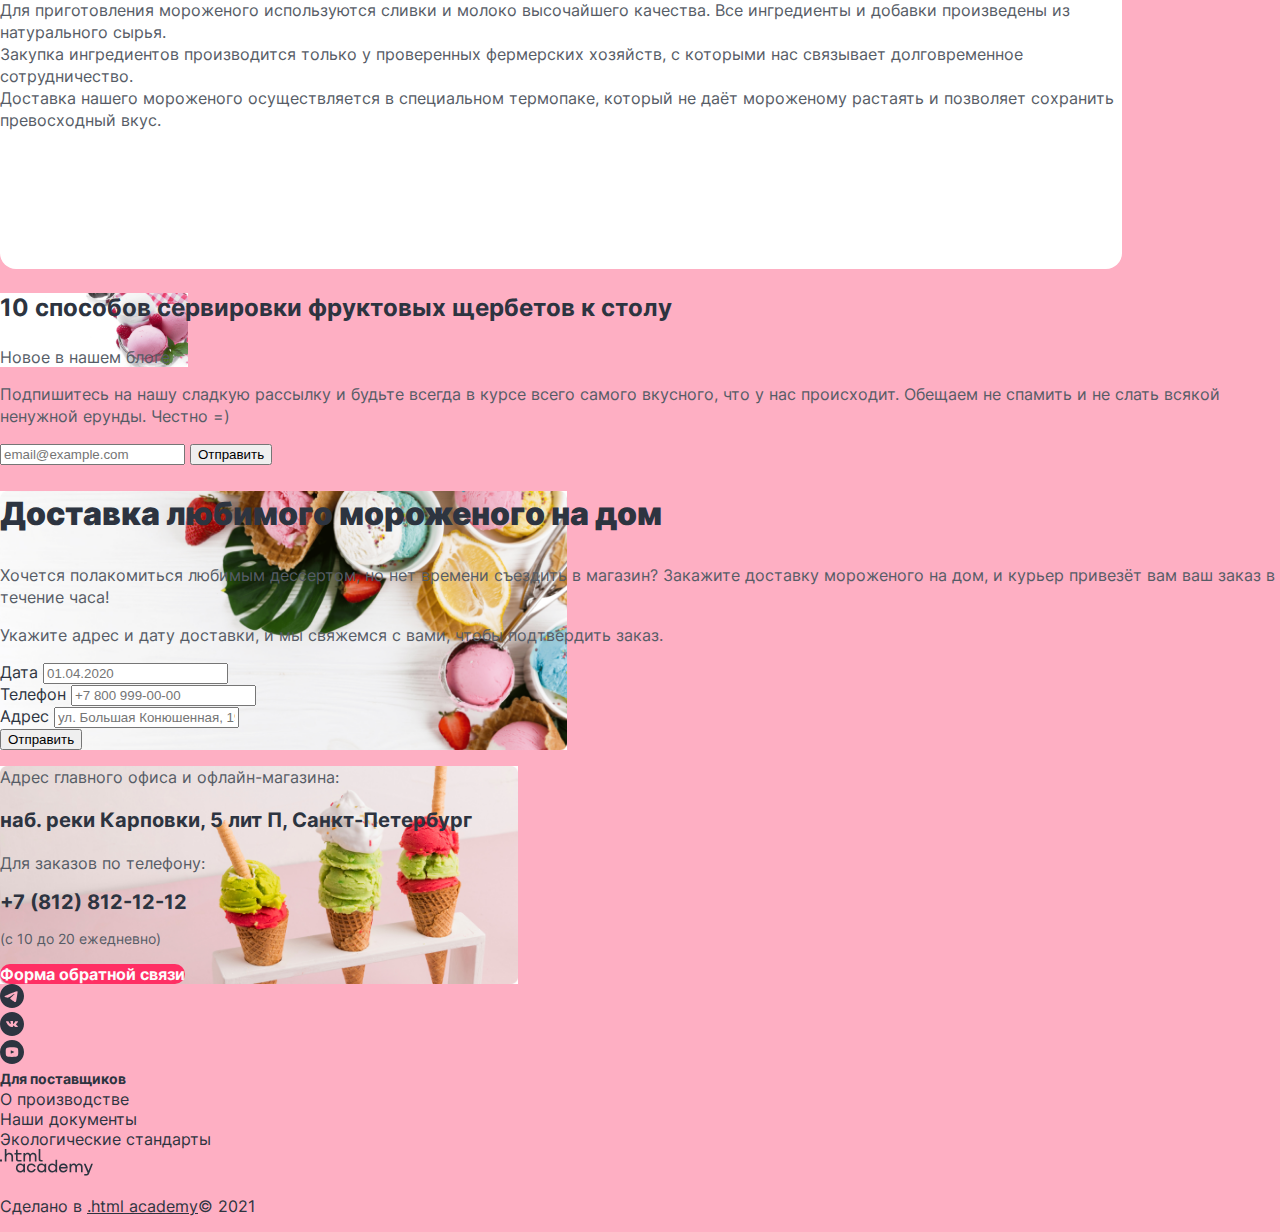
==== commit 4509d6dd: "первичная стилизация" ====
--- a/index.html
+++ b/index.html
@@ -26,7 +26,7 @@
       </ul>
     </nav>
     <div class="user-menu">
-      <a href="tel:+78005558628">+7 800 555-86-28</a>
+      <a class="user-menu-phone" href="tel:+78005558628">+7 800 555-86-28</a>
       <a class="user-menu-link" href="#">
         <span class="visually-hidden">Найти</span>
       </a>
@@ -37,7 +37,7 @@
   <main class="index-main">
     <h1 class="visually-hidden">Интернет магазин мороженного "Глейси-Шоп"</h1>
     <section class="slider">
-      <h2 class="vissualy-hidden">Наши лучшие варианты мороженного</h2>
+      <h2 class="visually-hidden">Наши лучшие варианты мороженного</h2>
       <ul class="slider-list">
         <li class="slider-list-item">
           <h3 class="slider-list-item__title">Нежный пломбир с клубничным джемом</h3>
@@ -239,7 +239,9 @@
     </ul>
     <ul class="footer-list">
       <li class="footer-list-item">
-        <a class="footer-list-item__link" href="#" target="_blank">Для поставщиков</a>
+        <a class="footer-list-item__link" href="#" target="_blank">
+          <span class="footer-list-item--heart">Для поставщиков</span>
+        </a>
       </li>
       <li class="footer-list-item">
         <a class="footer-list-item__link" href="#" target="_blank">О производстве</a>
@@ -254,7 +256,7 @@
     <a class="footer-htmlacademy-link" href="https://htmlacademy.ru/" target="_blank">
       <img class="html-academy" src="./images/logo/logo_htmlacademy.svg" alt="Курсы для каждого, кто хочет окунуться в мир вёрстки и программирования." width="93" height="27" >
     </a>
-    <p class="footer-about-text">Сделано в <a class="htmlacademy-link" href="https://htmlacademy.ru/" target="_blank">.html academy</a></p>
+    <p class="footer-about-text">Сделано в <a class="htmlacademy-link" href="https://htmlacademy.ru/" target="_blank">.html academy</a>© 2021</p>
   </footer>
 </body>
 </html>
--- a/styles/styles.css
+++ b/styles/styles.css
@@ -29,11 +29,472 @@
   font-display: swap;
 }
 
+*,
+*::before,
+*::after {
+  box-sizing: border-box;
+}
+
 body {
+  margin: 0;
+  padding: 0;
   font-family: "inter", sans-serif;
 
   font-size: 16px;
   line-height: 20px;
   font-weight: 400;
   color: #2D3440;
-}
+  background-color: #FEAFC3;
+
+}
+
+img {
+  max-width: 100%;
+  object-fit: contain;
+}
+
+.visually-hidden {
+  position: absolute;
+  width: 1px;
+  height: 1px;
+  margin: -1px;
+  border: 0;
+  padding: 0;
+  white-space: nowrap;
+  clip-path: inset(100%);
+  clip: rect(0 0 0 0);
+  overflow: hidden;
+}
+/* index */
+
+/* Шапка */
+.main-header {
+}
+.logo-link {
+}
+.navigation {
+}
+.navigation-list {
+  margin: 0;
+  padding: 0;
+  list-style: none;
+}
+.navigation-item {
+}
+.navigation-link {
+  text-decoration: none;
+  color: inherit;
+}
+.user-menu {
+
+}
+.user-menu-phone {
+  font-weight: 700;
+  text-decoration: none;
+  color: inherit;
+}
+.user-menu-link {
+  font-size: 14px;
+  line-height: 20px;
+  text-decoration: none;
+  color: inherit;
+
+}
+/* main */
+.index-main {
+}
+
+/* slider */
+.slider {
+}
+
+.slider-list {
+  margin: 0;
+  padding: 0;
+  list-style: none;
+}
+.slider-list-item {
+}
+.slider-list-item__title {
+  font-weight: 900;
+  font-size: 36px;
+  line-height: 46px;
+}
+.slider-list-item__subtitle {
+  font-size: 18px;
+  line-height: 24px;
+}
+.button {
+}
+.slider-list-item__image {
+}
+.slider-bullets {
+}
+.slider-bullets-item {
+}
+.current {
+}
+.slider-bullets-item__bullets {
+}
+.slider-button {
+}
+.slider-prev {
+}
+.slider-next {
+}
+.social-list {
+  margin: 0;
+  padding: 0;
+  list-style: none;
+}
+.social-list-item {
+
+}
+.social-list-item__link {
+}
+.social-list-item__image {
+}
+
+/* action */
+.action {
+}
+.action_title {
+  font-weight: 900;
+  font-size: 32px;
+  line-height: 46px;
+  text-align: center;
+}
+
+.action-card {
+  width: 570px;
+  min-height: 268px;
+  background: #FF7799;
+  border-radius: 16px;
+}
+.action-card-title {
+  font-weight: 700;
+  font-size: 24px;
+  line-height: 30px;
+}
+.action-card-title__subtext {
+  color: #565C66;
+  line-height: 22px;
+}
+.action-card__images {
+}
+
+/* action */
+.assortment {
+}
+.assortment-title {
+  font-weight: 900;
+  font-size: 32px;
+  line-height: 46px;
+  text-align: center;
+}
+.assortment-card-list {
+  margin: 0;
+  padding: 0;
+  list-style: none;
+}
+.assortment-card-item {
+  display: block;
+  width: 270px;
+  min-height: 281px;
+  background: #FCFCFC;
+  border-radius: 8px;
+}
+.asssortment-card__title {
+  font-weight: 700;
+  font-size: 20px;
+  line-height: 24px;
+  text-align: center;
+}
+.asssortment-card__subtext {
+  font-style: normal;
+  line-height: 22px;
+  text-align: center;
+}
+.asssortment-card__price {
+  font-weight: 700;
+  font-size: 20px;
+  line-height: 24px;
+}
+.asssortment-card__button {
+}
+.assortment-card-item__images {
+}
+
+/* about */
+.about {
+  background: #FFFFFF;
+  border-radius: 16px;
+  width: 1122px;
+  min-height: 432px;
+}
+.about-title {
+  font-weight: 900;
+  font-size: 32px;
+  line-height: 46px;
+  text-align: center;
+}
+.about-list {
+  margin: 0;
+  padding: 0;
+  list-style: none;
+}
+.about-list-item {
+  line-height: 22px;
+  color: #565C66;
+}
+
+/* blog */
+.blog {
+}
+.article {
+  background-image: url("../images/background/article.jpg");
+  background-repeat: no-repeat;
+  background-size: contain;
+}
+/* article */
+.article-title {
+  font-weight: 700;
+  font-size: 24px;
+  line-height: 30px;
+}
+.article-text {
+  color: #565C66;
+}
+/* distribution */
+.distribution {
+
+}
+.distribution-text {
+  color: #565C66;
+  line-height: 22px;
+}
+.distribution-form {
+}
+.distribution-form__field-input {
+}
+.distribution-form__button {
+}
+/* sending */
+.sending {
+  background-image: url(../images/background//sending.jpg);
+  background-repeat: no-repeat;
+  background-size: contain;
+}
+.sending-title {
+  font-weight: 900;
+  font-size: 32px;
+  line-height: 46px;
+}
+.sending-subtext {
+  color: #565C66;
+  line-height: 22px;
+}
+.sending-form {
+}
+.sending-form-text {
+  line-height: 22px;
+  color: #565C66;
+}
+.sending-form-date {
+}
+.form-date {
+}
+.sending-form-phone {
+}
+.form-phone {
+}
+.sending-form-address {
+}
+.form-address {
+}
+.sending-form__button {
+}
+/* feedback */
+.feedback {
+  background-image: url(../images/background/feedback.jpg);
+  background-repeat: no-repeat;
+  background-size: contain;
+}
+.feedback-wrapper {
+}
+.feedback-address {
+  font-style: normal;
+  line-height: 22px;
+}
+.feedback-text {
+  line-height: 22px;
+  color: #565C66;
+}
+.address-text {
+  font-weight: 700;
+  font-size: 20px;
+  line-height: 24px;
+}
+.feedback-phone {
+  font-weight: 700;
+  font-size: 20px;
+  line-height: 24px;
+  text-decoration: none;
+  color: inherit;
+}
+.feedback-phone__working-hours {
+  font-size: 14px;
+  color: #565C66;
+}
+.feedback-button {
+  font-weight: 700;
+  text-align: center;
+  color: #FCFCFC;
+  text-decoration: none;
+  background-color: #FF2F64;
+  border-radius: 26px;
+}
+
+/* footer */
+.footer {
+}
+.footer-list {
+  margin: 0;
+  padding: 0;
+  list-style: none;
+}
+.footer-list-item {
+}
+.footer-list-item__link {
+  text-decoration: none;
+  color: inherit;
+}
+.footer-list-item--heart {
+  font-weight: 700;
+  font-size: 14px;
+  color: #2D3440;
+}
+.footer-htmlacademy-link {
+}
+.html-academy {
+}
+.footer-about-text {
+}
+.htmlacademy-link {
+  color: inherit;
+}
+
+
+/* catalog */
+
+
+/* main-inner */
+
+.main-inner {
+}
+
+.inner-header {
+}
+.inner-header-title {
+  font-weight: 900;
+  font-size: 32px;
+  line-height: 46px;
+}
+.breadcrumbs {
+  list-style: none;
+}
+.breadcrumbs-item {
+
+}
+.breadcrumbs-link {
+  text-decoration: none;
+  color: inherit;
+  font-weight: 700;
+  font-size: 14px;
+}
+
+/* catalog-form */
+.catalog-form  {
+}
+.form-select {
+}
+.form-option {
+}
+.form-range__title {
+}
+.form-range__input {
+}
+
+/* catalog-card */
+.catalog-card {
+
+}
+.product-card-list {
+  margin: 0;
+  padding: 0;
+  list-style: none;
+}
+.product-card-list-item {
+  display: block;
+  width: 270px;
+  min-height: 281px;
+  background: #FCFCFC;
+  border-radius: 8px;
+}
+.product-card-item__title {
+  font-weight: 700;
+  font-size: 20px;
+  line-height: 24px;
+  text-align: center;
+}
+.product-card-item__subtext {
+  font-weight: 400;
+  font-size: 16px;
+  line-height: 22px;
+  text-align: center;
+  color: #565C66;
+}
+.product-card-item__price {
+  font-weight: 700;
+  font-size: 20px;
+  line-height: 24px;
+}
+.product-card__button {
+}
+.product-card-item__images {
+}
+
+/* catalog-pagination */
+.pagination {
+}
+.pagination-item {
+  margin: 0;
+  padding: 0;
+  list-style: none;
+}
+.pagination-link {
+  color: inherit;
+  text-decoration: none;
+}
+.pagination-prev {
+}
+.pagination-disabled {
+}
+.pagination-current {
+}
+.pagination-next {
+}
+.pagination-button {
+}
+.pagination-show-more {
+}
+
+.button {
+  font-weight: 700;
+  text-decoration: none;
+  color: inherit;
+  background-color: #FCFCFC;
+  width: 894px;
+  height: 94px;
+  border-radius: 26px;
+}
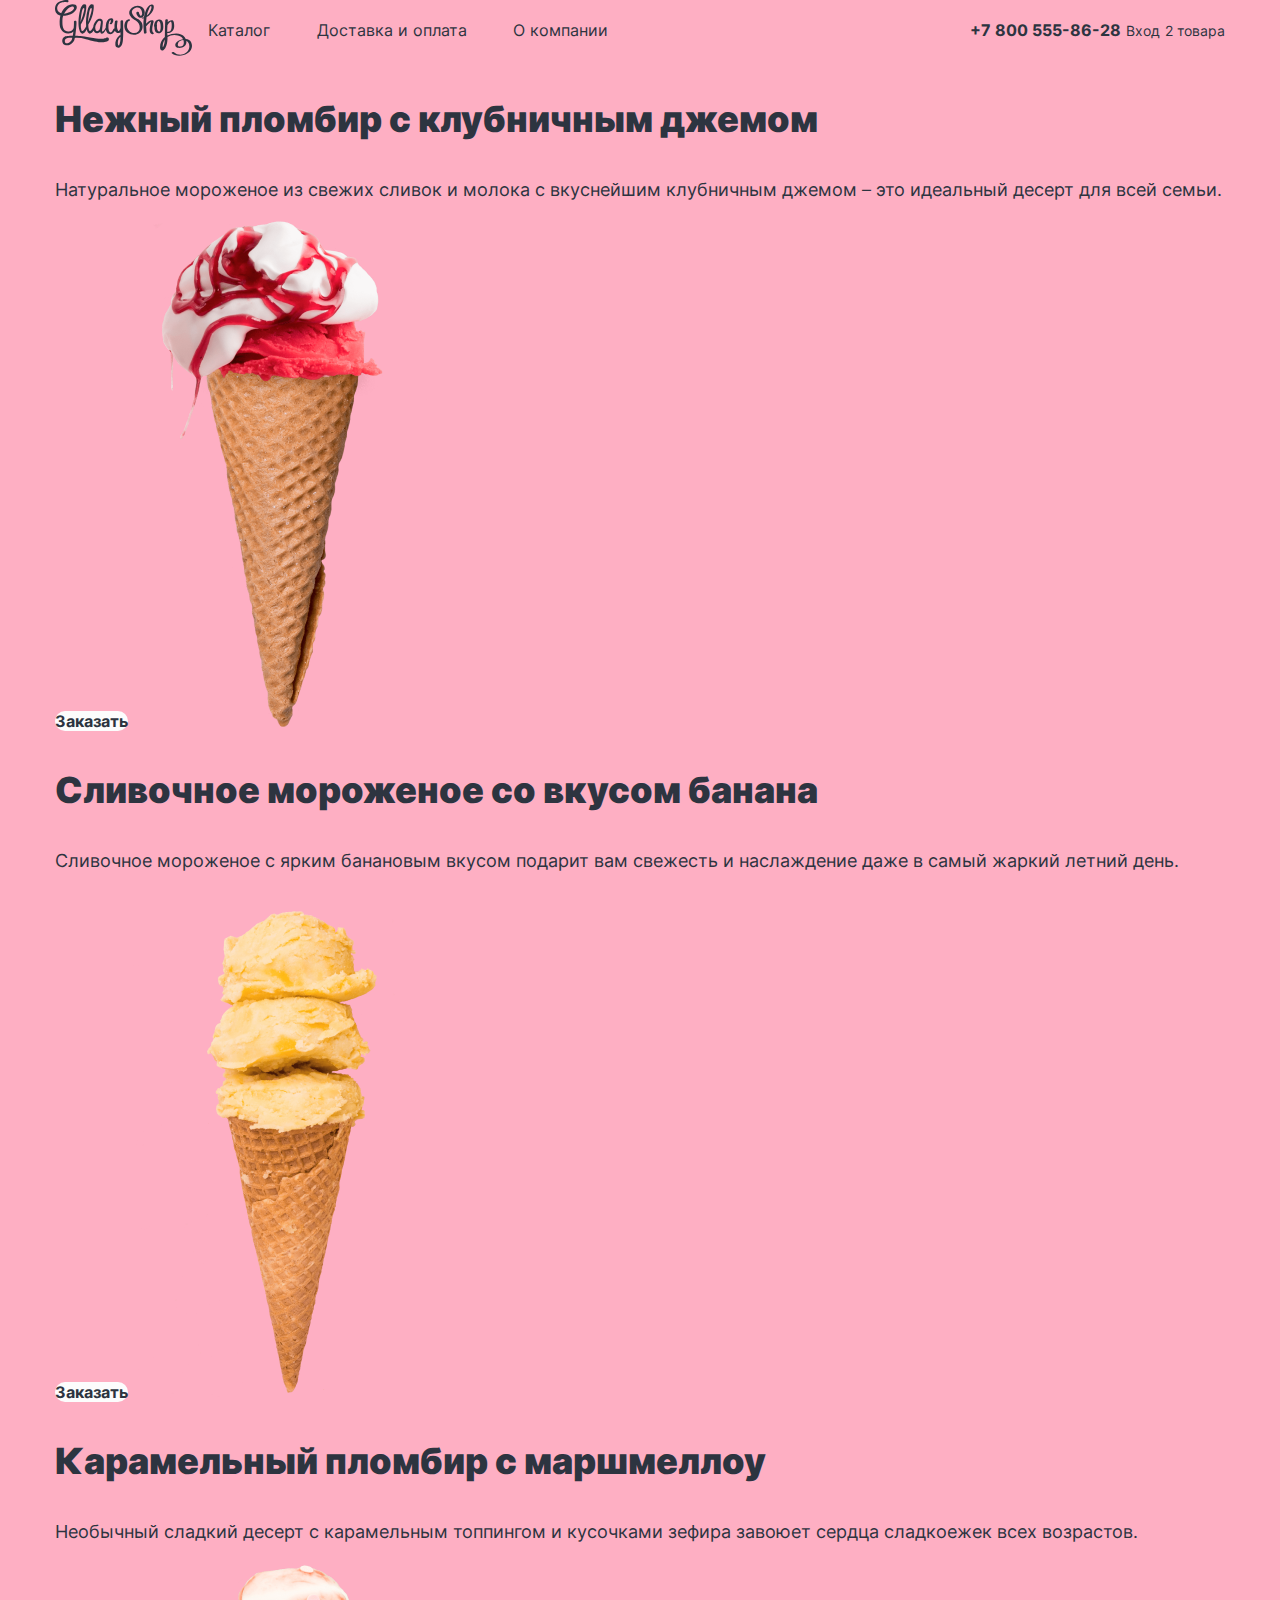
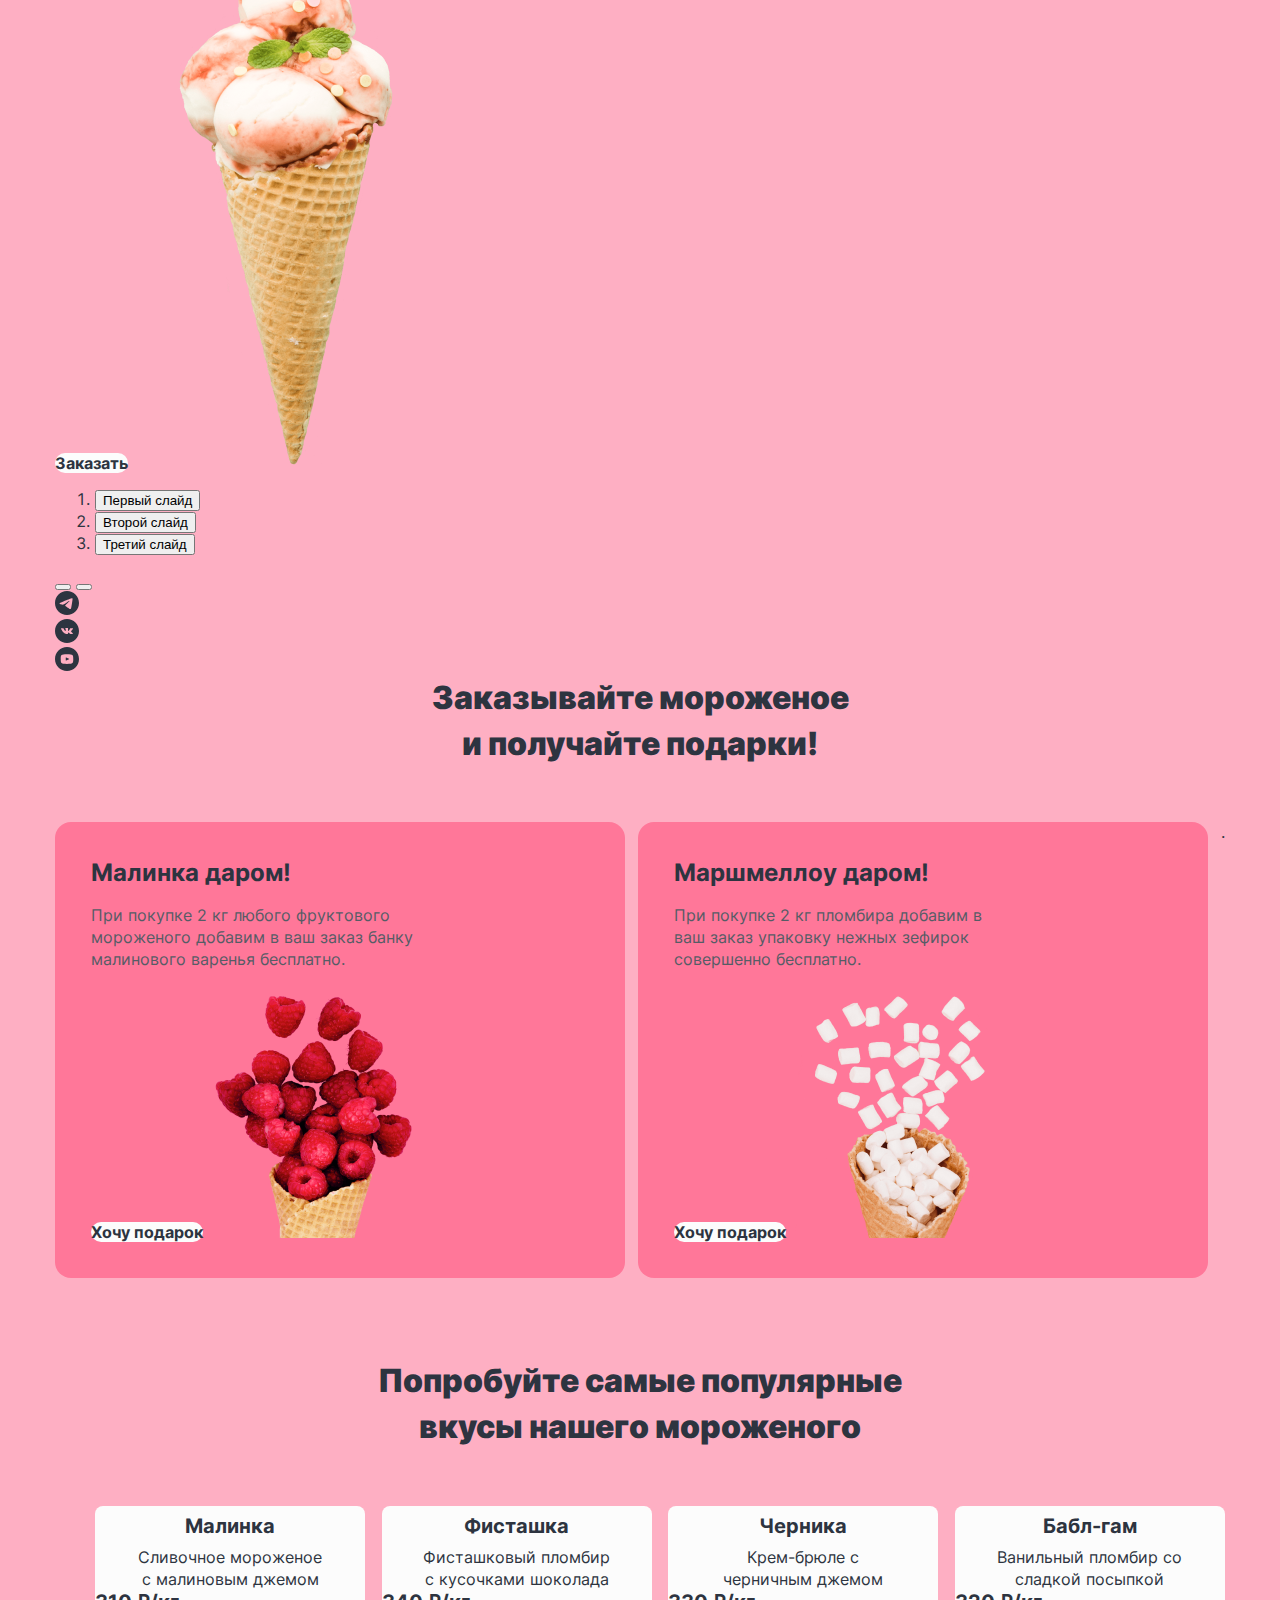
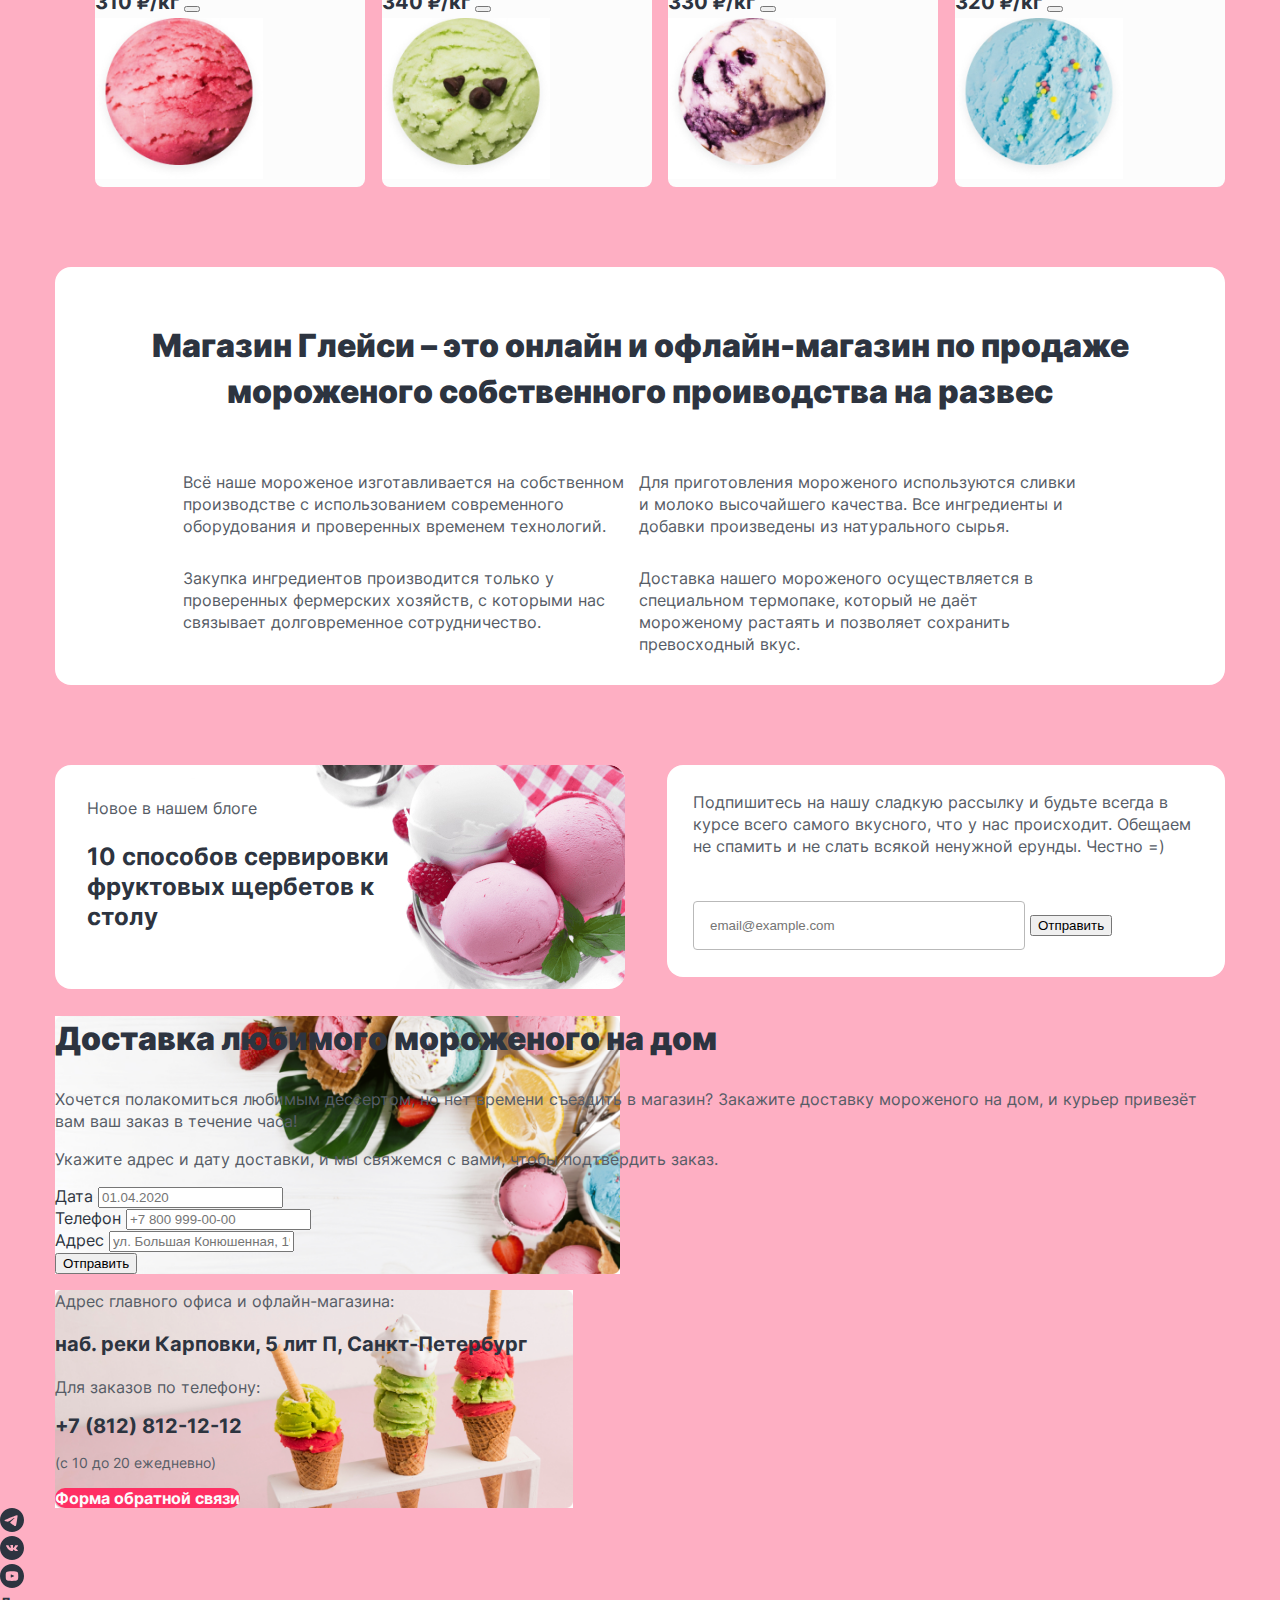
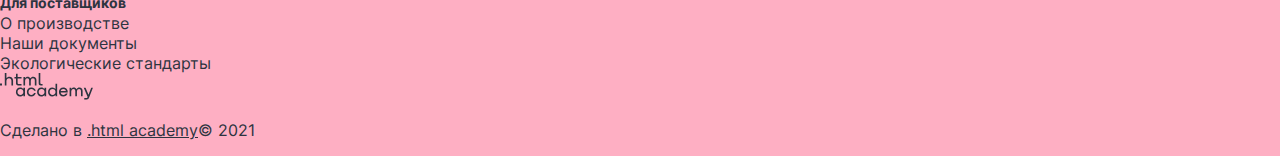
==== commit 261e98e2: "пока так" ====
--- a/index.html
+++ b/index.html
@@ -9,33 +9,36 @@
 
 <body>
   <header class="main-header">
-    <a class="logo-link" href="index.html">
-      <img src="./images/logo/gllacy-logo.svg" alt="Логотип компании Глейси Шоп." width="137" height="56">
-    </a>
-    <nav class="navigation">
-      <ul class="navigation-list">
-        <li class="navigation-item">
-          <a class="navigation-link" href="catalog.html">Каталог</a>
-        </li>
-        <li class="navigation-item">
-          <a class="navigation-link" href="#">Доставка и оплата</a>
-        </li>
-        <li class="navigation-item">
-          <a class="navigation-link" href="#">О компании</a>
-        </li>
-      </ul>
-    </nav>
-    <div class="user-menu">
-      <a class="user-menu-phone" href="tel:+78005558628">+7 800 555-86-28</a>
-      <a class="user-menu-link" href="#">
-        <span class="visually-hidden">Найти</span>
+    <div class="nav-wrapper">
+      <a class="logo-link" href="index.html">
+        <img src="./images/logo/gllacy-logo.svg" alt="Логотип компании Глейси Шоп." width="137" height="56">
       </a>
-      <a class="user-menu-link" href="#">Вход</a>
-      <a class="user-menu-link" href="#">2 товара</a>
+      <nav class="navigation">
+        <ul class="navigation-list">
+          <li class="navigation-item">
+            <a class="navigation-link" href="catalog.html">Каталог</a>
+          </li>
+          <li class="navigation-item">
+            <a class="navigation-link" href="#">Доставка и оплата</a>
+          </li>
+          <li class="navigation-item">
+            <a class="navigation-link" href="#">О компании</a>
+          </li>
+        </ul>
+      </nav>
+      <div class="user-menu">
+        <a class="user-menu-phone" href="tel:+78005558628">+7 800 555-86-28</a>
+        <a class="user-menu-link" href="#">
+          <span class="visually-hidden">Найти</span>
+        </a>
+        <a class="user-menu-link" href="#">Вход</a>
+        <a class="user-menu-link" href="#">2 товара</a>
+      </div>
     </div>
   </header>
-  <main class="index-main">
-    <h1 class="visually-hidden">Интернет магазин мороженного "Глейси-Шоп"</h1>
+  <main class="index-main main-container">
+    <div class="page-container">
+      <h1 class="visually-hidden">Интернет магазин мороженного "Глейси-Шоп"</h1>
     <section class="slider">
       <h2 class="visually-hidden">Наши лучшие варианты мороженного</h2>
       <ul class="slider-list">
@@ -95,17 +98,20 @@
     </section>
     <section class="action">
       <h2 class="action_title">Заказывайте мороженое и получайте подарки!</h2>
-      <div class="action-card">
-        <h3 class="action-card-title">Малинка даром!</h3>
-        <p class="action-card-title__subtext">При покупке 2 кг любого фруктового мороженого добавим в ваш заказ банку малинового варенья бесплатно.</p>
-        <a class="button" href="#">Хочу подарок</a>
-        <img class="action-card__images" src="./images/action/strawberry.png" alt="Рожок с малинкой." width="219" height="268">
-      </div>
-      <div class="action-card">
-        <h3 class="action-card-title">Маршмеллоу даром!</h3>
-        <p class="action-card-title__subtext">При покупке 2 кг пломбира добавим в ваш заказ упаковку нежных зефирок совершенно бесплатно.</p>
-        <a class="button" href="#">Хочу подарок</a>
-        <img class="action-card__images" src="./images/action/marshmallow.png" alt="Рожок с маршмеллоу." width="219" height="268">
+        <div class="action-wrapper">
+          <div class="action-card">
+            <h3 class="action-card-title">Малинка даром!</h3>
+            <p class="action-card-title__subtext">При покупке 2 кг любого фруктового мороженого добавим в ваш заказ банку малинового варенья бесплатно.</p>
+            <a class="button" href="#">Хочу подарок</a>
+            <img class="action-card__images" src="./images/action/strawberry.png" alt="Рожок с малинкой." width="219" height="268">
+          </div>
+          <div class="action-card">
+            <h3 class="action-card-title">Маршмеллоу даром!</h3>
+            <p class="action-card-title__subtext">При покупке 2 кг пломбира добавим в ваш заказ упаковку нежных зефирок совершенно бесплатно.</p>
+            <a class="button" href="#">Хочу подарок</a>
+            <img class="action-card__images" src="./images/action/marshmallow.png" alt="Рожок с маршмеллоу." width="219" height="268">
+          </div>.
+
       </div>
     </section>
     <section class="assortment">
@@ -160,29 +166,29 @@
     <section class="about">
       <h2 class="about-title">Магазин Глейси – это онлайн и офлайн-магазин по продаже мороженого собственного проиводства на развес</h2>
       <ul class="about-list">
-        <li class="about-list-item">Всё наше мороженое изготавливается на собственном производстве с использованием
-          современного оборудования и проверенных временем технологий.</li>
-        <li class="about-list-item">Для приготовления мороженого используются сливки и молоко высочайшего качества. Все
-          ингредиенты и добавки произведены из натурального сырья.</li>
-        <li class="about-list-item">Закупка ингредиентов производится только у проверенных фермерских хозяйств, с
-          которыми нас связывает долговременное сотрудничество.</li>
-        <li class="about-list-item">Доставка нашего мороженого осуществляется в специальном термопаке, который не даёт
-          мороженому растаять и позволяет сохранить превосходный вкус.</li>
+        <li class="about-list-item">Всё наше мороженое изготавливается на собственном производстве с использованием современного оборудования и проверенных временем технологий.</li>
+        <li class="about-list-item">Для приготовления мороженого используются сливки и молоко высочайшего качества. Все ингредиенты и добавки произведены из натурального сырья.</li>
+        <li class="about-list-item">Закупка ингредиентов производится только у проверенных фермерских хозяйств, с которыми нас связывает долговременное сотрудничество.</li>
+        <li class="about-list-item">Доставка нашего мороженого осуществляется в специальном термопаке, который не даёт мороженому растаять и позволяет сохранить превосходный вкус.</li>
       </ul>
     </section>
     <section class="blog">
       <h2 class="visually-hidden">Получайте лучшие предложения</h2>
-      <article class="article">
-        <h3 class="article-title">10 способов сервировки фруктовых щербетов к столу</h3>
-        <p class="article-text">Новое в нашем блоге</p>
-      </article>
-      <div class="distribution">
-        <h3 class="visually-hidden">Письменная рассылка на электронную</h3>
-        <p class="distribution-text">Подпишитесь на нашу сладкую рассылку и будьте всегда в курсе всего самого вкусного, что у нас происходит. Обещаем не спамить и не слать всякой ненужной ерунды. Честно =)</p>
-        <form class="distribution-form" action="https://echo.htmlacademy.ru/" metod="get">
-          <input class="distribution-form__field-input" type="email" placeholder="email@example.com" required>
-          <button class="distribution-form__button" type="submit">Отправить</button>
-        </form>
+      <div class="blog-wrapper">
+        <article class="article">
+          <div class="article-wrapper">
+            <p class="article-text">Новое в нашем блоге</p>
+            <h3 class="article-title">10 способов сервировки фруктовых щербетов к столу</h3>
+          </div>
+        </article>
+        <div class="distribution">
+          <h3 class="visually-hidden">Письменная рассылка на электронную</h3>
+          <p class="distribution-text">Подпишитесь на нашу сладкую рассылку и будьте всегда в курсе всего самого вкусного, что у нас происходит. Обещаем не спамить и не слать всякой ненужной ерунды. Честно =)</p>
+          <form class="distribution-form" action="https://echo.htmlacademy.ru/" metod="get">
+            <input class="distribution-form__field-input" type="email" placeholder="email@example.com" required>
+            <button class="distribution-form__button" type="submit">Отправить</button>
+          </form>
+        </div>
       </div>
     </section>
     <section class="sending">
@@ -218,6 +224,7 @@
         <a href="#" class="feedback-button">Форма обратной связи</a>
       </div>
     </section>
+    </div>
   </main>
   <footer class="footer">
     <ul class="social-list">
--- a/styles/styles.css
+++ b/styles/styles.css
@@ -35,17 +35,23 @@
   box-sizing: border-box;
 }
 
+html {
+  height: 100%;
+}
+
+
 body {
-  margin: 0;
-  padding: 0;
-  font-family: "inter", sans-serif;
-
+  display: flex;
+  flex-direction: column;
+  min-height: 100%;
+  margin: 0;
+  padding: 0;
+  font-family: inter, Arial, sans-serif;
   font-size: 16px;
   line-height: 20px;
   font-weight: 400;
   color: #2D3440;
   background-color: #FEAFC3;
-
 }
 
 img {
@@ -67,14 +73,37 @@
 }
 /* index */
 
+.page-container {
+  width: 1170px;
+  margin: 0 auto;
+}
+.main-container {
+  flex-grow: 1;
+}
+
 /* Шапка */
+
+
 .main-header {
 }
 .logo-link {
-}
+  margin-right: 16px;
+}
+
+.nav-wrapper {
+  display: flex;
+  align-items: center;
+  width: 1170px;
+  margin: 0 auto;
+}
+
 .navigation {
+
+  width: 400px;
 }
 .navigation-list {
+  display: flex;
+  justify-content: space-between;
   margin: 0;
   padding: 0;
   list-style: none;
@@ -86,7 +115,8 @@
   color: inherit;
 }
 .user-menu {
-
+  max-width: 430px;
+  margin-left: auto;
 }
 .user-menu-phone {
   font-weight: 700;
@@ -95,7 +125,6 @@
 }
 .user-menu-link {
   font-size: 14px;
-  line-height: 20px;
   text-decoration: none;
   color: inherit;
 
@@ -157,26 +186,41 @@
 
 /* action */
 .action {
+
+}
+
+.action-wrapper {
+  display: flex;
+  justify-content: space-between;
+  padding-bottom: 80px;
 }
 .action_title {
+  margin: 0 auto;
+  width: 434px;
   font-weight: 900;
   font-size: 32px;
   line-height: 46px;
   text-align: center;
+  padding-bottom: 55px;
 }
 
 .action-card {
+  padding: 36px;
   width: 570px;
   min-height: 268px;
   background: #FF7799;
   border-radius: 16px;
 }
 .action-card-title {
+  margin: 0;
+  padding-bottom: 16px;
   font-weight: 700;
   font-size: 24px;
   line-height: 30px;
 }
 .action-card-title__subtext {
+  width: 328px;
+  margin: 0;
   color: #565C66;
   line-height: 22px;
 }
@@ -185,16 +229,22 @@
 
 /* action */
 .assortment {
+
 }
 .assortment-title {
+  width: 527px;
+  margin: 0 auto;
+  padding-bottom: 56px;
   font-weight: 900;
   font-size: 32px;
   line-height: 46px;
   text-align: center;
 }
 .assortment-card-list {
-  margin: 0;
-  padding: 0;
+  display: flex;
+  justify-content: space-between;
+  margin: 0;
+  padding-bottom: 80px;
   list-style: none;
 }
 .assortment-card-item {
@@ -205,12 +255,16 @@
   border-radius: 8px;
 }
 .asssortment-card__title {
+  margin: 0;
+  padding: 8px;
   font-weight: 700;
   font-size: 20px;
   line-height: 24px;
   text-align: center;
 }
 .asssortment-card__subtext {
+  margin: 0 auto;
+  width: 190px;
   font-style: normal;
   line-height: 22px;
   text-align: center;
@@ -229,21 +283,30 @@
 .about {
   background: #FFFFFF;
   border-radius: 16px;
-  width: 1122px;
-  min-height: 432px;
+  margin-bottom: 80px;
 }
 .about-title {
+  width: 995px;
+  margin: 0 auto;
+  padding: 56px 0;
   font-weight: 900;
   font-size: 32px;
   line-height: 46px;
   text-align: center;
 }
 .about-list {
-  margin: 0;
+  display: flex;
+  flex-wrap: wrap;
+  width: 915px;
+  margin: 0 auto;
   padding: 0;
   list-style: none;
 }
 .about-list-item {
+  padding-bottom: 30px;
+  margin-right: 15px;
+  width: 441px;
+  font-size: 16px;
   line-height: 22px;
   color: #565C66;
 }
@@ -251,37 +314,65 @@
 /* blog */
 .blog {
 }
+
+.blog-wrapper {
+  display: flex;
+  justify-content: space-between;
+}
 .article {
+  width: 570px;
+  height: 224px;
+  border-radius: 16px;
   background-image: url("../images/background/article.jpg");
   background-repeat: no-repeat;
   background-size: contain;
 }
 /* article */
+.article-wrapper {
+  padding-top: 33px;
+  padding-left: 32px;
+}
 .article-title {
+
+  width: 303px;
   font-weight: 700;
   font-size: 24px;
   line-height: 30px;
 }
 .article-text {
+  margin: 0;
   color: #565C66;
 }
 /* distribution */
 .distribution {
-
+  padding: 26px;
+  border-radius: 16px;
+  width: 558px;
+  height: 212px;
+  background-color: #fff;
 }
 .distribution-text {
+  margin: 0;
+  padding-bottom: 44px;
+  width: 506px;
   color: #565C66;
   line-height: 22px;
 }
 .distribution-form {
 }
 .distribution-form__field-input {
-}
+  background: #FFFFFF;
+  width: 332px;
+  border: 1px solid #B9B9B9;
+  border-radius: 4px;
+  padding: 16px;
+}
+
 .distribution-form__button {
 }
 /* sending */
 .sending {
-  background-image: url(../images/background//sending.jpg);
+  background-image: url(../images/background/sending.jpg);
   background-repeat: no-repeat;
   background-size: contain;
 }
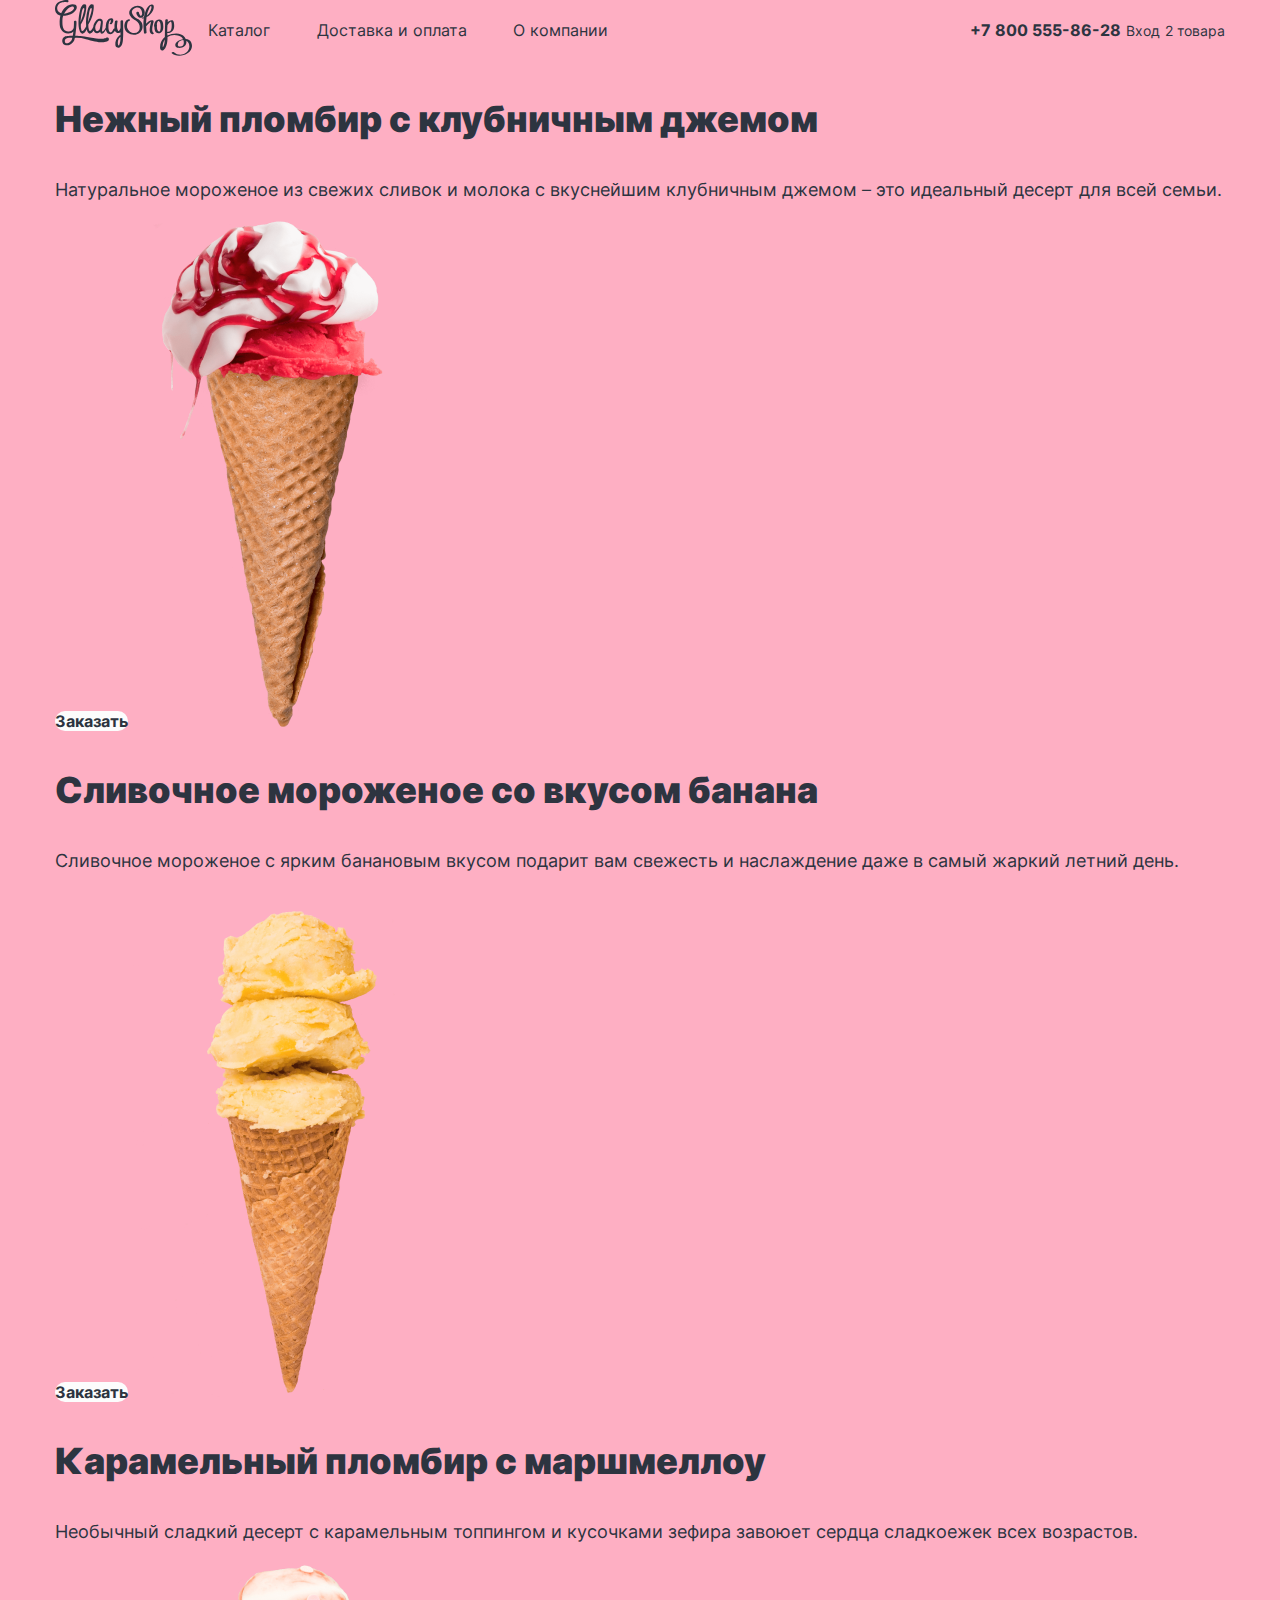
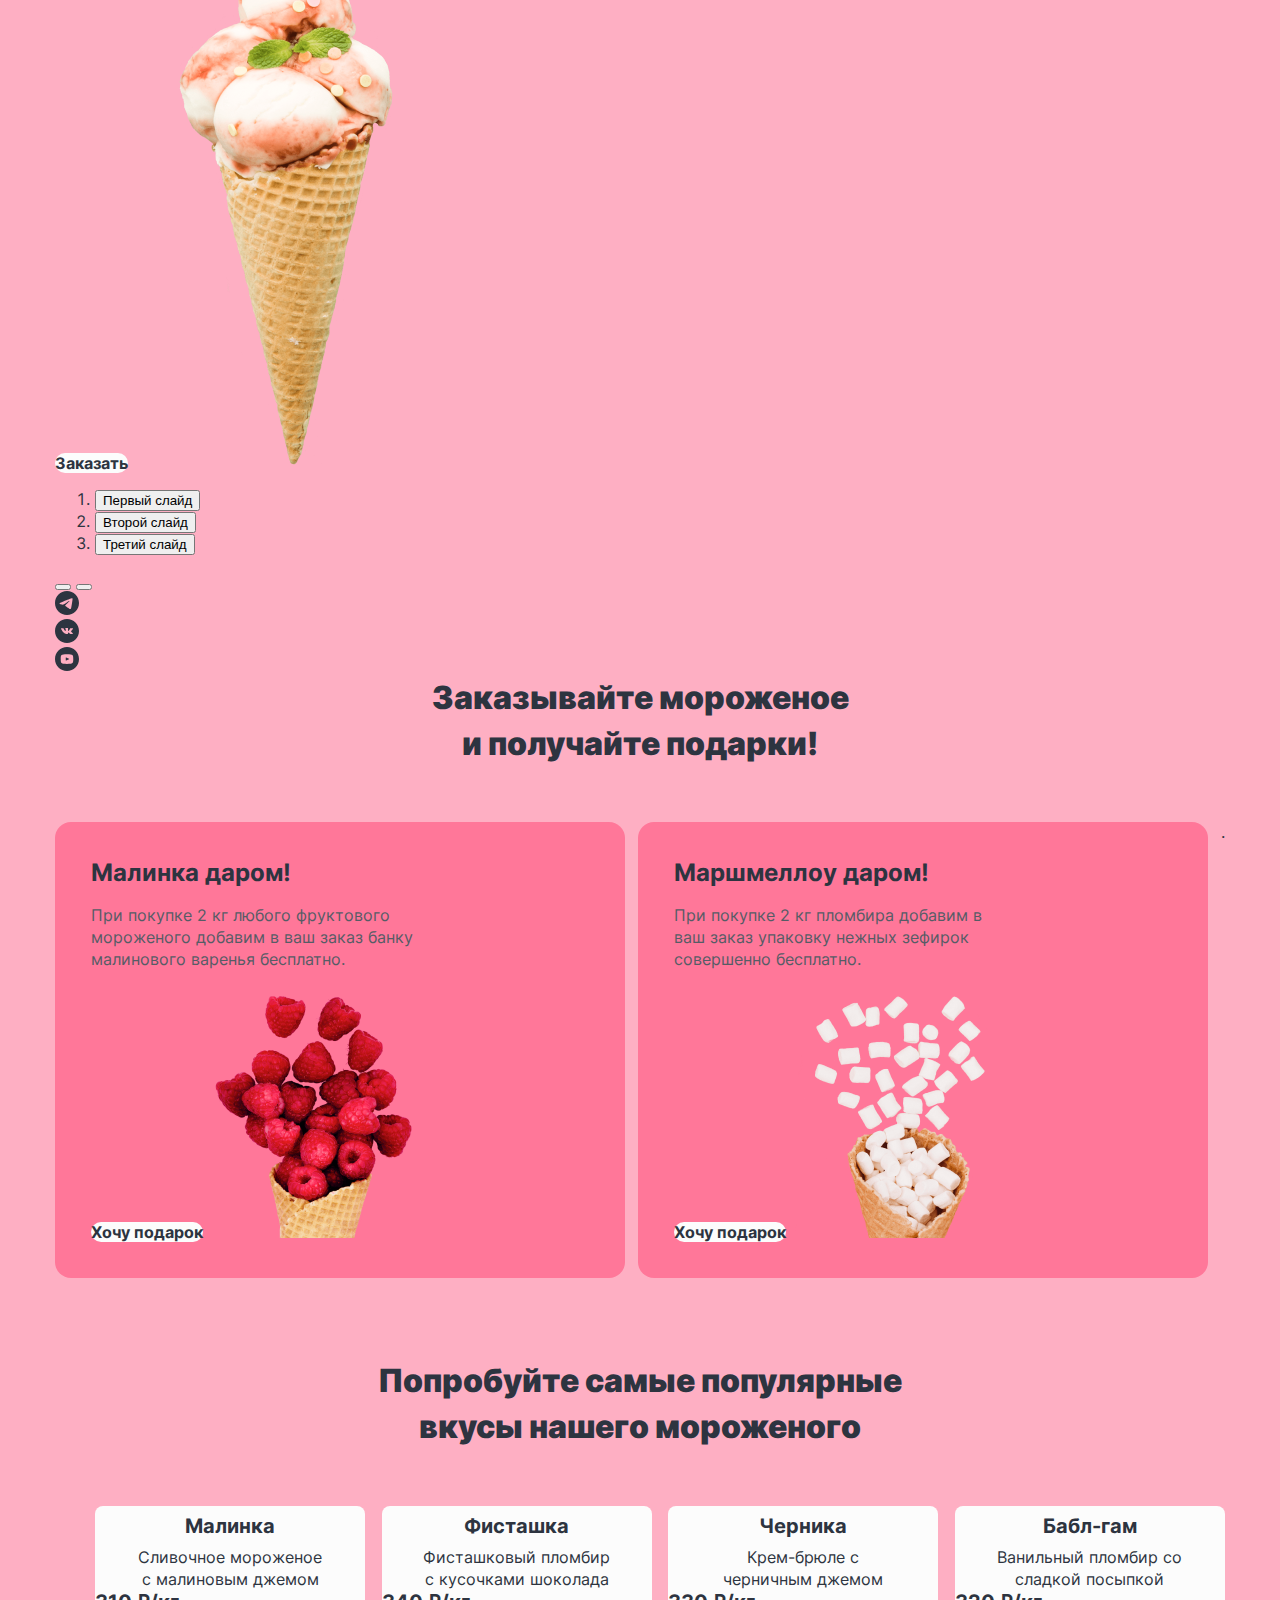
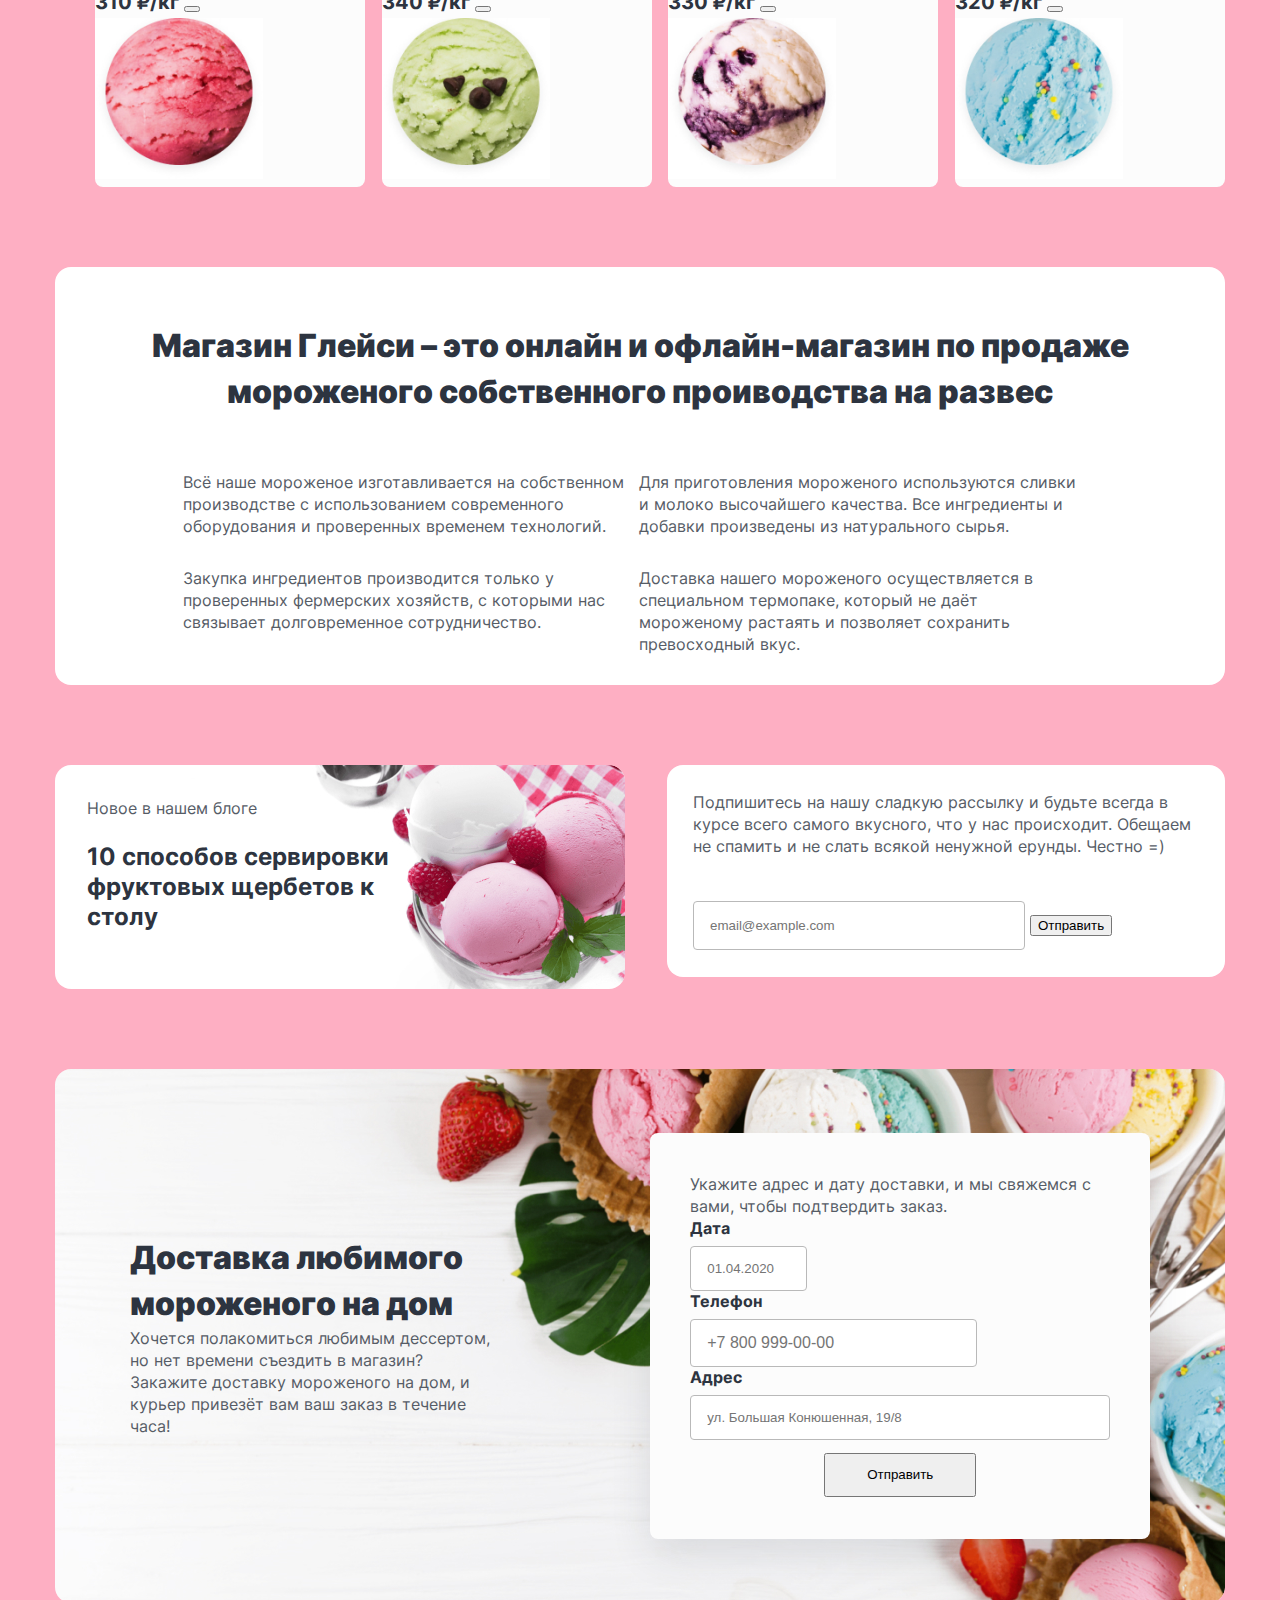
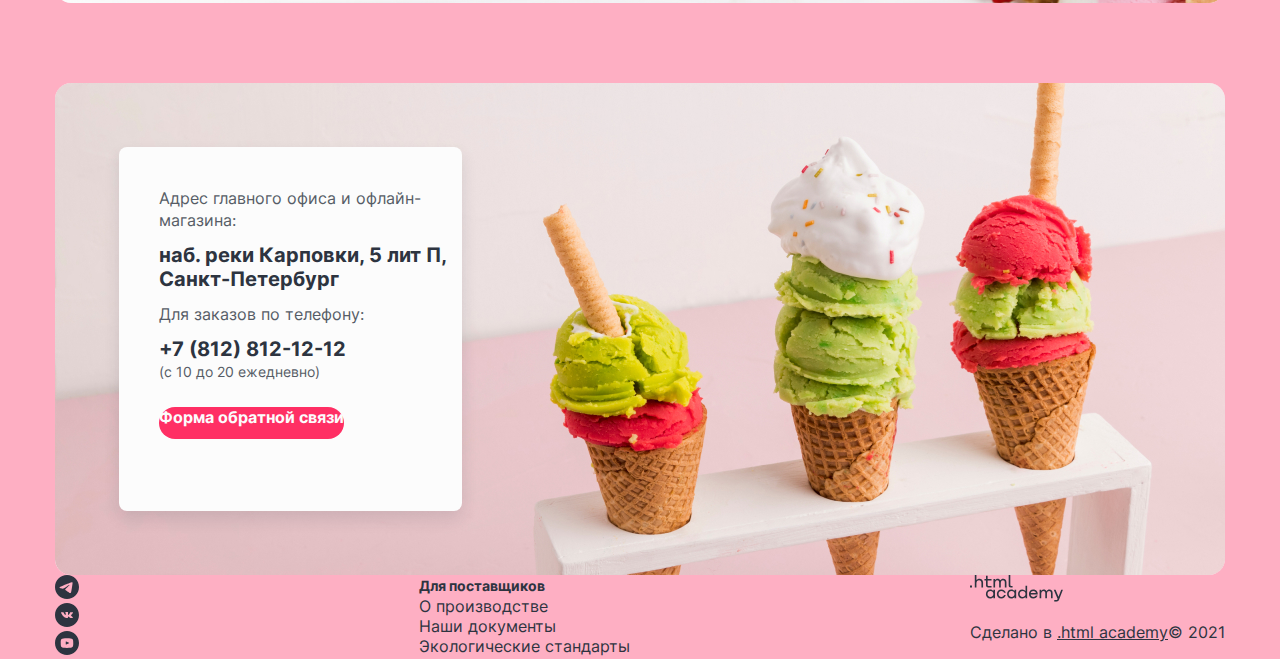
==== commit 9bf5d004: "далеко предварительная версия флекса" ====
--- a/index.html
+++ b/index.html
@@ -192,21 +192,23 @@
       </div>
     </section>
     <section class="sending">
-      <h2 class="sending-title">Доставка любимого мороженого на дом</h2>
-      <p class="sending-subtext">Хочется полакомиться любимым дессертом, но нет времени съездить в магазин? Закажите доставку мороженого на дом, и курьер привезёт вам ваш заказ в течение часа!</p>
+      <div class="sending-wrapper">
+        <h2 class="sending-title">Доставка любимого мороженого на дом</h2>
+        <p class="sending-subtext">Хочется полакомиться любимым дессертом, но нет времени съездить в магазин? Закажите доставку мороженого на дом, и курьер привезёт вам ваш заказ в течение часа!</p>
+      </div>
       <form class="sending-form" action="https://echo.htmlacademy.ru/" method="post">
         <p class="sending-form-text">Укажите адрес и дату доставки, и мы свяжемся с вами, чтобы подтвердить заказ.</p>
         <div class="sending-form-date">
-          <label class="form-date" for="sending-date">Дата</label>
-          <input type="text" name="sending-date" id="sending-date" placeholder="01.04.2020">
+          <label class="form-date-label" for="sending-date">Дата</label>
+          <input class="form-inpute-date" type="text" name="sending-date" id="sending-date" placeholder="01.04.2020">
         </div>
         <div class="sending-form-phone">
-          <label class="form-phone" for="sending-phone">Телефон</label>
-          <input type="text" name="sending-phone" id="sending-phone" placeholder="+7 800 999-00-00">
+          <label class="form-phone-label" for="sending-phone">Телефон</label>
+          <input class="form-inpute-phone" type="text" name="sending-phone" id="sending-phone" placeholder="+7 800 999-00-00">
         </div>
         <div class="sending-form-address">
-          <label class="form-address" for="sending-address">Адрес</label>
-          <input type="text" name="sending-address" id="sending-address" placeholder="ул. Большая Конюшенная, 19/8">
+          <label class="form-address-label" for="sending-address">Адрес</label>
+          <input class="form-inpute-address" type="text" name="sending-address" id="sending-address" placeholder="ул. Большая Конюшенная, 19/8">
         </div>
         <button class="sending-form__button" type="submit">Отправить</button>
       </form>
@@ -227,43 +229,47 @@
     </div>
   </main>
   <footer class="footer">
-    <ul class="social-list">
-      <li class="social-list-item">
-        <a class="social-list-item__link" href="https://t.me/htmlacademy" target="_blank">
-          <img class="social-list-item__image" src="./images/social/telegram.svg" alt="Телеграмм." width="24" height="24">
-        </a>
-      </li>
-      <li class="social-list-item">
-        <a class="social-list-item__link" href="https://vk.com/htmlacademy" target="_blank">
-          <img class="social-list-item__image" src="./images/social/vk.svg" alt="Вконтакте." width="24" height="24">
-        </a>
-      </li>
-      <li class="social-list-item">
-        <a class="social-list-item__link" href="https://www.youtube.com/user/htmlacademyru" target="_blank">
-          <img class="social-list-item__image" src="./images/social/youtube.svg" alt="Ютуб." width="24" height="24">
-        </a>
-      </li>
-    </ul>
-    <ul class="footer-list">
-      <li class="footer-list-item">
-        <a class="footer-list-item__link" href="#" target="_blank">
-          <span class="footer-list-item--heart">Для поставщиков</span>
-        </a>
-      </li>
-      <li class="footer-list-item">
-        <a class="footer-list-item__link" href="#" target="_blank">О производстве</a>
-      </li>
-      <li class="footer-list-item">
-        <a class="footer-list-item__link" href="#" target="_blank">Наши документы</a>
-      </li>
-      <li class="footer-list-item">
-        <a class="footer-list-item__link" href="#" target="_blank">Экологические стандарты</a>
-      </li>
-    </ul>
-    <a class="footer-htmlacademy-link" href="https://htmlacademy.ru/" target="_blank">
-      <img class="html-academy" src="./images/logo/logo_htmlacademy.svg" alt="Курсы для каждого, кто хочет окунуться в мир вёрстки и программирования." width="93" height="27" >
-    </a>
-    <p class="footer-about-text">Сделано в <a class="htmlacademy-link" href="https://htmlacademy.ru/" target="_blank">.html academy</a>© 2021</p>
+      <div class="page-footer-container">
+        <ul class="social-list">
+          <li class="social-list-item">
+            <a class="social-list-item__link" href="https://t.me/htmlacademy" target="_blank">
+              <img class="social-list-item__image" src="./images/social/telegram.svg" alt="Телеграмм." width="24" height="24">
+            </a>
+          </li>
+          <li class="social-list-item">
+            <a class="social-list-item__link" href="https://vk.com/htmlacademy" target="_blank">
+              <img class="social-list-item__image" src="./images/social/vk.svg" alt="Вконтакте." width="24" height="24">
+            </a>
+          </li>
+          <li class="social-list-item">
+            <a class="social-list-item__link" href="https://www.youtube.com/user/htmlacademyru" target="_blank">
+              <img class="social-list-item__image" src="./images/social/youtube.svg" alt="Ютуб." width="24" height="24">
+            </a>
+          </li>
+        </ul>
+        <ul class="footer-list">
+          <li class="footer-list-item">
+            <a class="footer-list-item__link" href="#" target="_blank">
+              <span class="footer-list-item--heart">Для поставщиков</span>
+            </a>
+          </li>
+          <li class="footer-list-item">
+            <a class="footer-list-item__link" href="#" target="_blank">О производстве</a>
+          </li>
+          <li class="footer-list-item">
+            <a class="footer-list-item__link" href="#" target="_blank">Наши документы</a>
+          </li>
+          <li class="footer-list-item">
+            <a class="footer-list-item__link" href="#" target="_blank">Экологические стандарты</a>
+          </li>
+        </ul>
+        <div class="wrapper-copy">
+          <a class="footer-htmlacademy-link" href="https://htmlacademy.ru/" target="_blank">
+            <img class="html-academy" src="./images/logo/logo_htmlacademy.svg" alt="Курсы для каждого, кто хочет окунуться в мир вёрстки и программирования." width="93" height="27" >
+          </a>
+          <p class="footer-about-text">Сделано в <a class="htmlacademy-link" href="https://htmlacademy.ru/" target="_blank">.html academy</a>© 2021</p>
+        </div>
+    </div>
   </footer>
 </body>
 </html>
--- a/styles/styles.css
+++ b/styles/styles.css
@@ -192,7 +192,7 @@
 .action-wrapper {
   display: flex;
   justify-content: space-between;
-  padding-bottom: 80px;
+  margin-bottom: 80px;
 }
 .action_title {
   margin: 0 auto;
@@ -318,6 +318,7 @@
 .blog-wrapper {
   display: flex;
   justify-content: space-between;
+  margin-bottom: 80px;
 }
 .article {
   width: 570px;
@@ -372,61 +373,147 @@
 }
 /* sending */
 .sending {
+  display: flex;
+  justify-content: space-around;
+  margin-bottom: 80px;
+  align-items: center;
+  width: 1170px;
+  height: 534px;
   background-image: url(../images/background/sending.jpg);
   background-repeat: no-repeat;
   background-size: contain;
+  border-radius: 16px;
 }
 .sending-title {
+  width: 356px;
+  height: 92px;
+  margin: 0;
   font-weight: 900;
   font-size: 32px;
   line-height: 46px;
 }
 .sending-subtext {
+  width: 371px;
+  margin: 0;
+  font-weight: 400;
+  font-size: 16px;
   color: #565C66;
   line-height: 22px;
 }
 .sending-form {
+  padding: 40px 40px 42px;
+
+  display: flex;
+  flex-direction: column;
+  justify-content: space-around;
+  width: 500px;
+  height: 406px;
+  background-color: #2D3440;
+  background: #FCFCFC;
+  border-radius: 8px;
+  box-shadow: 0px 15px 40px rgba(45, 52, 64, 0.12);
 }
 .sending-form-text {
+  margin: 0;
   line-height: 22px;
   color: #565C66;
 }
 .sending-form-date {
-}
-.form-date {
+  display: inline-block;
+  width: 117px;
+
+}
+.form-date-label {
+  font-weight: 700;
+  display: block;
+  padding-bottom: 8px;
 }
 .sending-form-phone {
-}
-.form-phone {
+  display: inline-block;
+  width: 287px;
+}
+.form-phone-label {
+  font-weight: 700;
+  display: block;
+  padding-bottom: 8px;
 }
 .sending-form-address {
 }
-.form-address {
+.form-address-label {
+  font-weight: 700;
+  display: block;
+  padding-bottom: 8px;
+}
+
+.form-inpute-date {
+  font-weight: 400;
+  width: 100%;
+  background: #FFFFFF;
+  border: 1px solid #B9B9B9;
+  border-radius: 4px;
+  padding: 14px 16px 14px 16px;
+}
+.form-inpute-phone {
+  font-size: 16px;
+  width: 100%;
+  background: #FFFFFF;
+  border: 1px solid #B9B9B9;
+  border-radius: 4px;
+  padding: 14px 16px 14px 16px;
+}
+.form-inpute-address {
+  width: 100%;
+  background: #FFFFFF;
+  border: 1px solid #B9B9B9;
+  border-radius: 4px;
+  padding: 14px 16px 14px 16px;
 }
 .sending-form__button {
+  margin: 12px auto 0;
+  padding: 12px 32px;
+  width: 152px;
+  height: 44px;
 }
 /* feedback */
 .feedback {
+  padding: 64px 0 64px 64px;
+  width: 1170px;
+  height: 492px;
+  border-radius: 16px;
   background-image: url(../images/background/feedback.jpg);
   background-repeat: no-repeat;
   background-size: contain;
 }
 .feedback-wrapper {
+  width: 343px;
+  padding: 40px 0 40px 40px;
+  min-height: 364px;
+  background: #FCFCFC;
+  box-shadow: 0px 8px 16px rgba(45, 52, 64, 0.12);
+  border-radius: 8px;
 }
 .feedback-address {
+  margin: 0;
+  padding-bottom: 12px;
   font-style: normal;
   line-height: 22px;
 }
 .feedback-text {
+  margin: 0;
+  padding-bottom: 12px;
   line-height: 22px;
   color: #565C66;
 }
 .address-text {
+  margin: 0;
+  padding-bottom: 12px;
   font-weight: 700;
   font-size: 20px;
   line-height: 24px;
 }
 .feedback-phone {
+  margin: 0;
+  padding-bottom: 12px;
   font-weight: 700;
   font-size: 20px;
   line-height: 24px;
@@ -434,10 +521,14 @@
   color: inherit;
 }
 .feedback-phone__working-hours {
+  margin: 0;
+  padding-bottom: 12px;
   font-size: 14px;
   color: #565C66;
 }
 .feedback-button {
+  margin: 0;
+  padding-bottom: 12px;
   font-weight: 700;
   text-align: center;
   color: #FCFCFC;
@@ -449,6 +540,13 @@
 /* footer */
 .footer {
 }
+.page-footer-container {
+  display: flex;
+  justify-content: space-between;
+  flex-direction: row;
+  width: 1170px;;
+  margin: 0 auto;
+}
 .footer-list {
   margin: 0;
   padding: 0;
@@ -475,6 +573,9 @@
   color: inherit;
 }
 
+.wrapper-copy {
+
+}
 
 /* catalog */
 
@@ -506,6 +607,8 @@
 
 /* catalog-form */
 .catalog-form  {
+  width: 823px;
+  height: 148px;
 }
 .form-select {
 }
@@ -521,11 +624,17 @@
 
 }
 .product-card-list {
+  display: flex;
+  flex-wrap: wrap;
   margin: 0;
   padding: 0;
   list-style: none;
 }
 .product-card-list-item {
+  display: flex;
+  flex-direction: column;
+  margin-bottom: 25px;
+  margin-right: 22px;
   display: block;
   width: 270px;
   min-height: 281px;
@@ -557,6 +666,7 @@
 
 /* catalog-pagination */
 .pagination {
+  
 }
 .pagination-item {
   margin: 0;
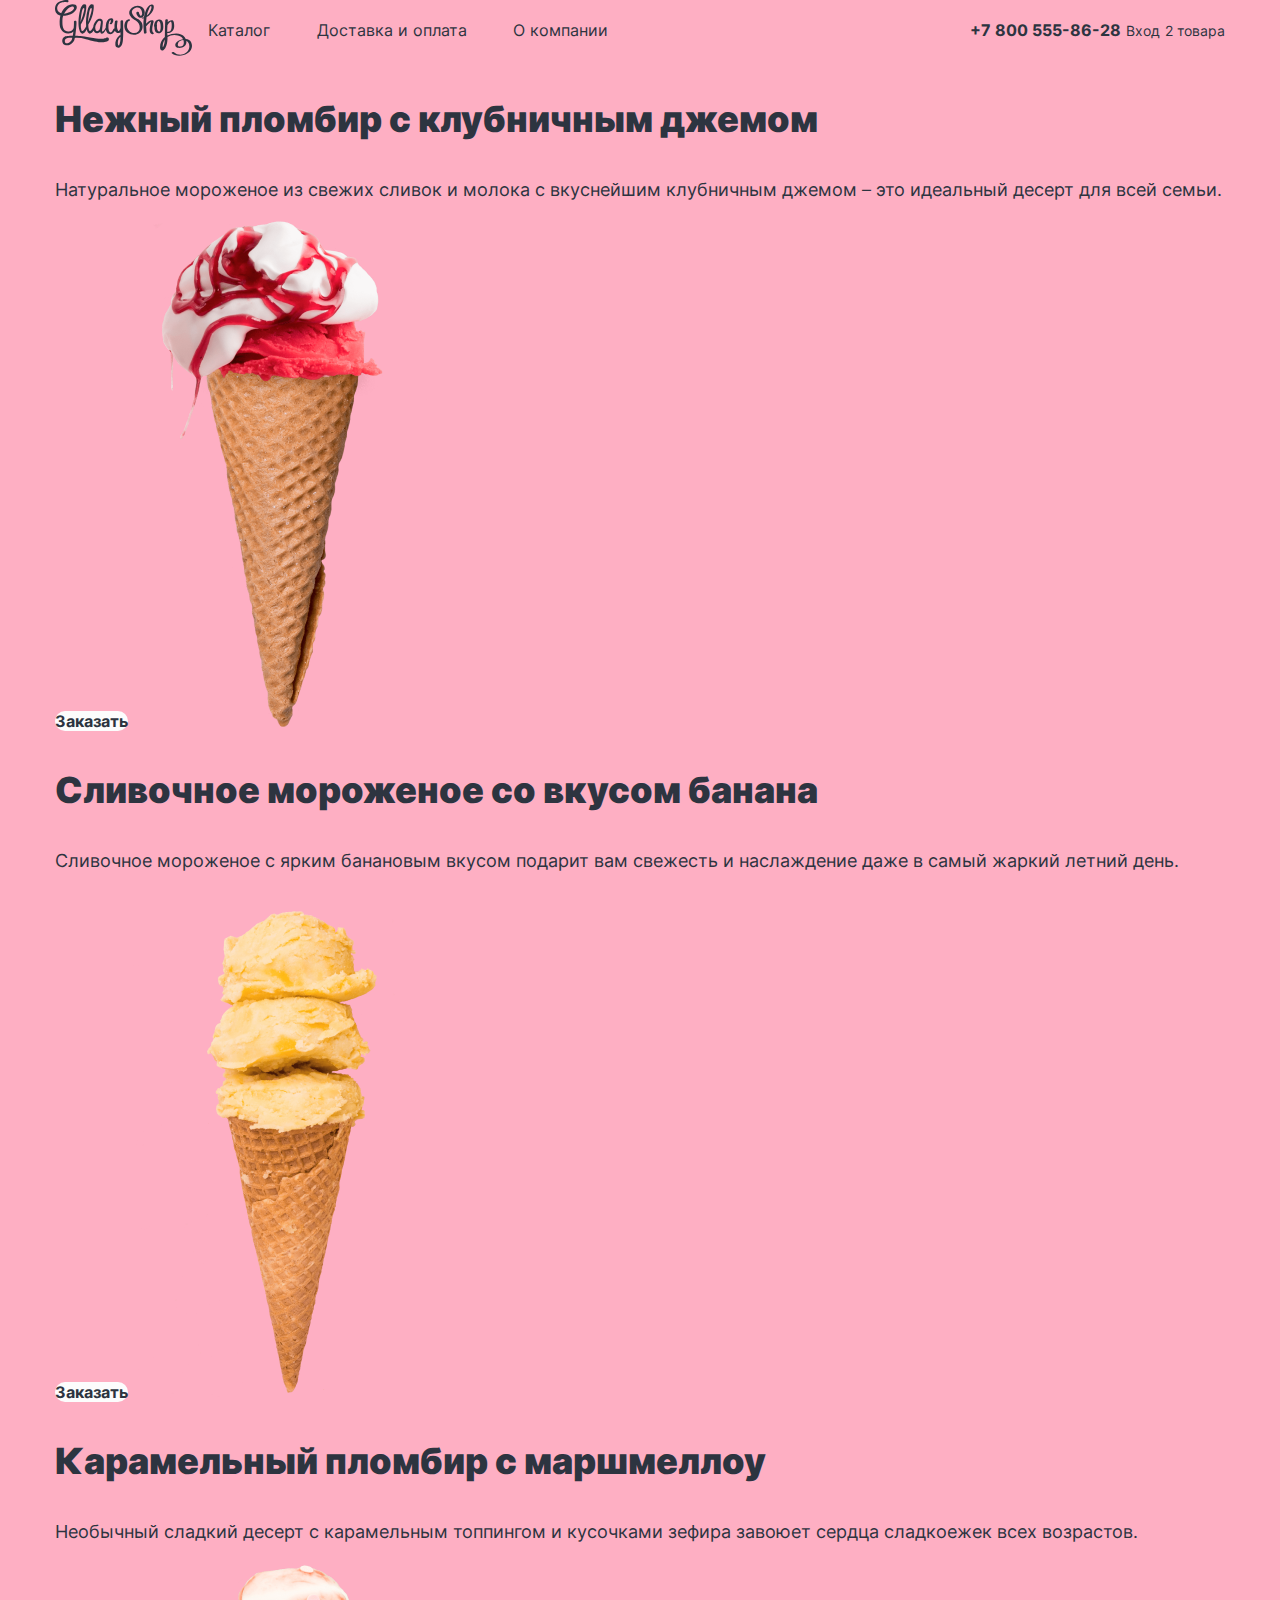
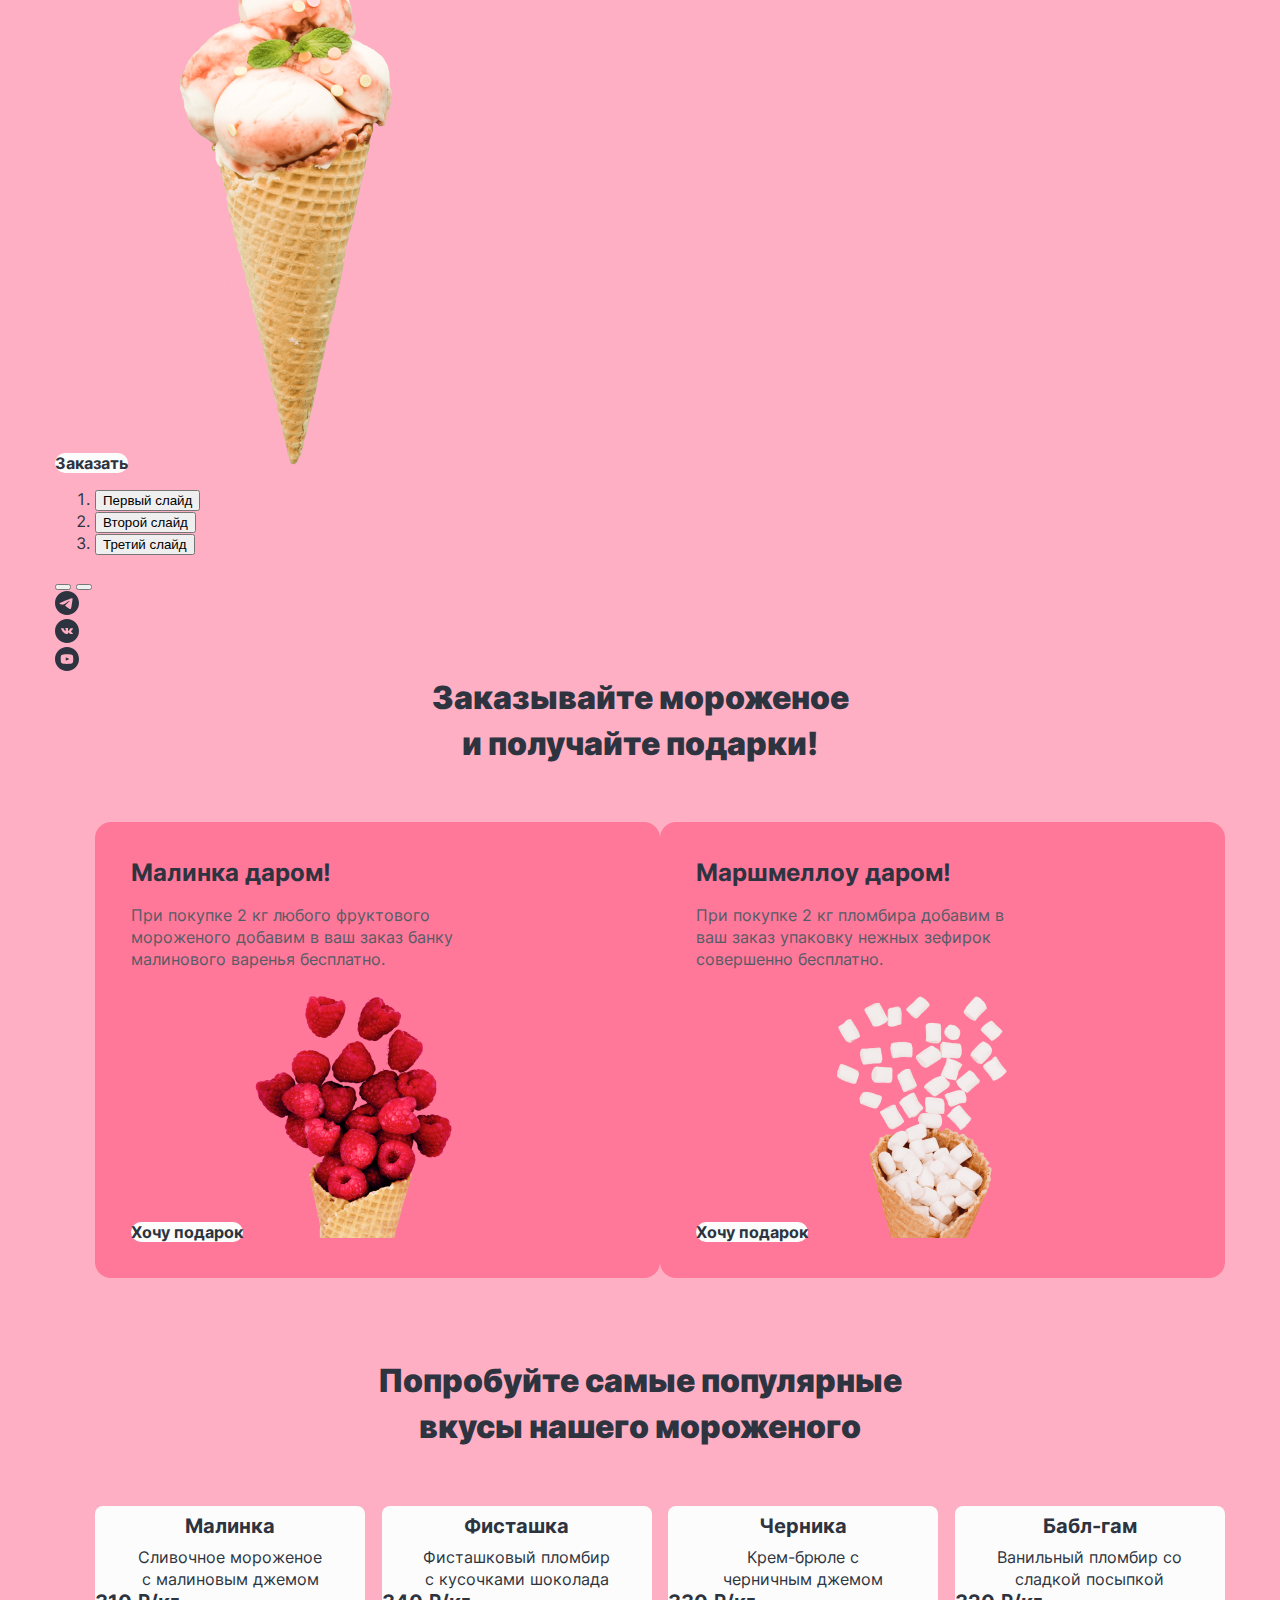
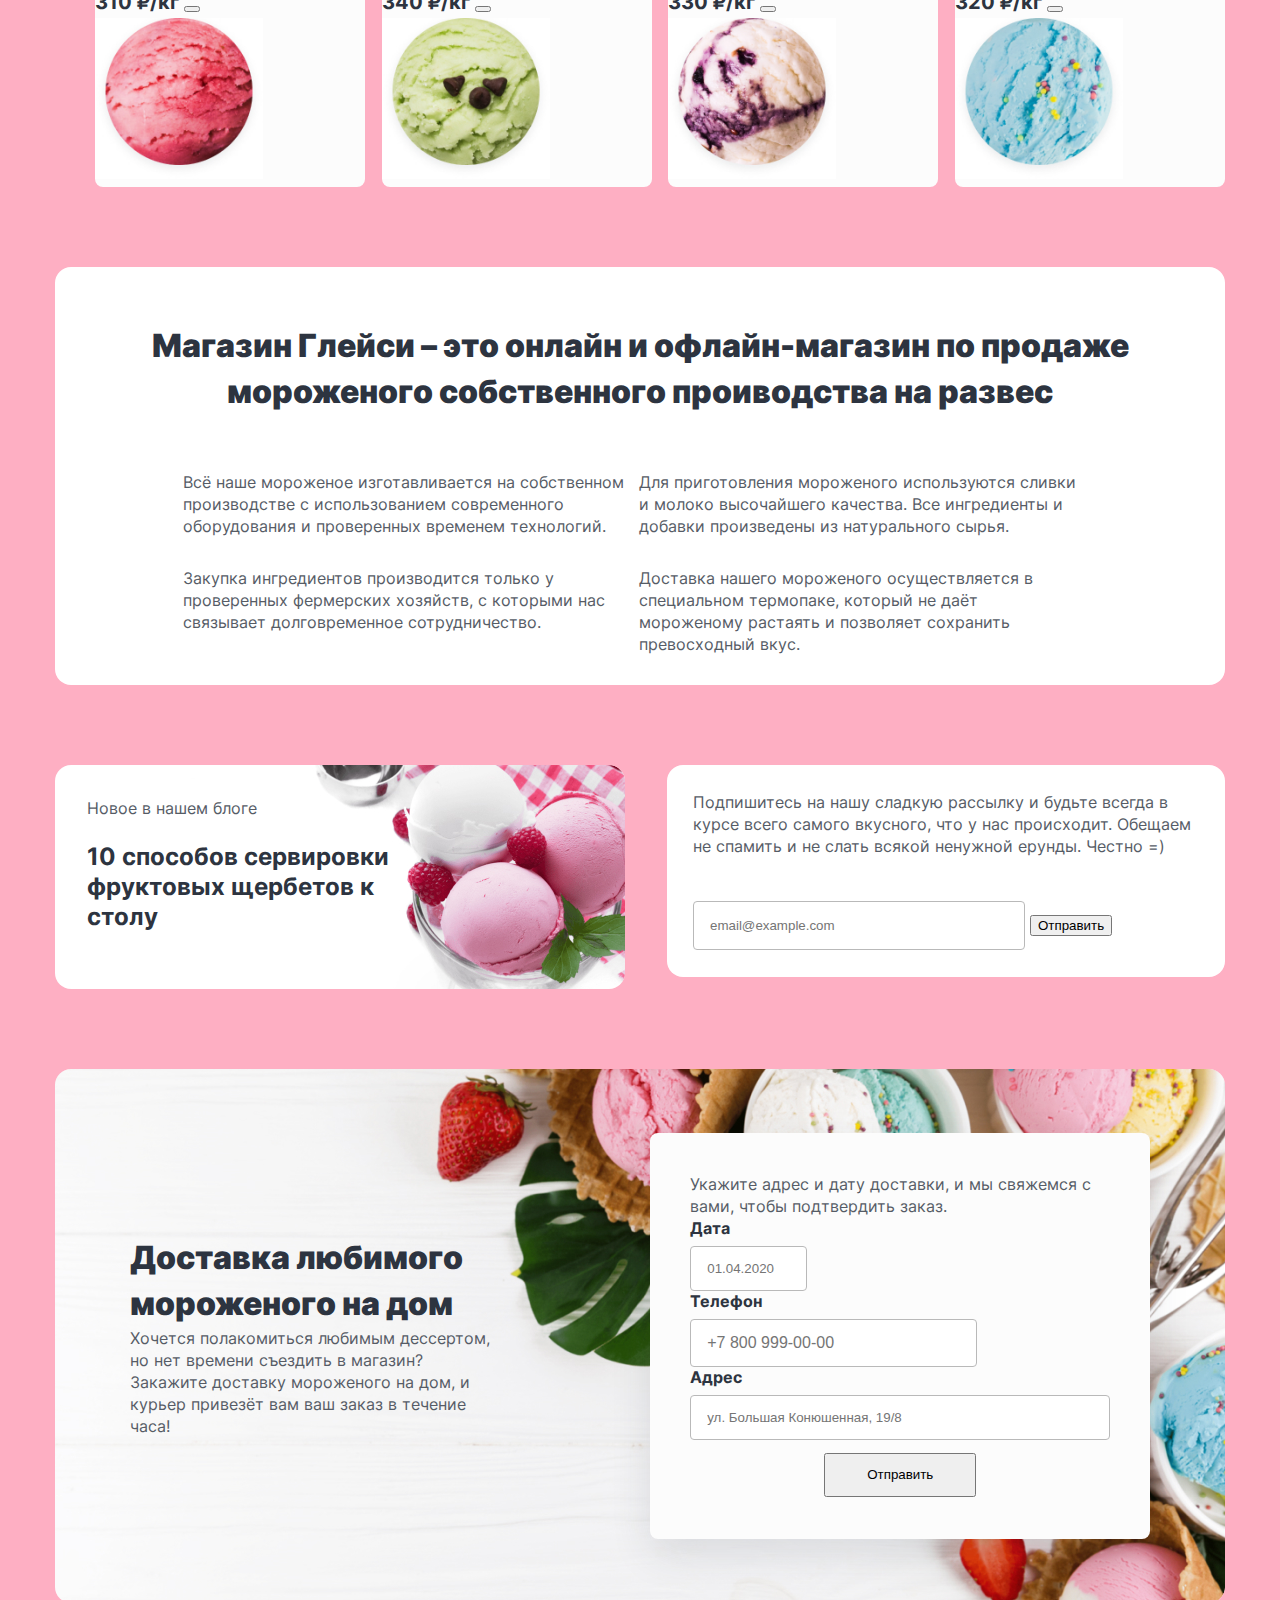
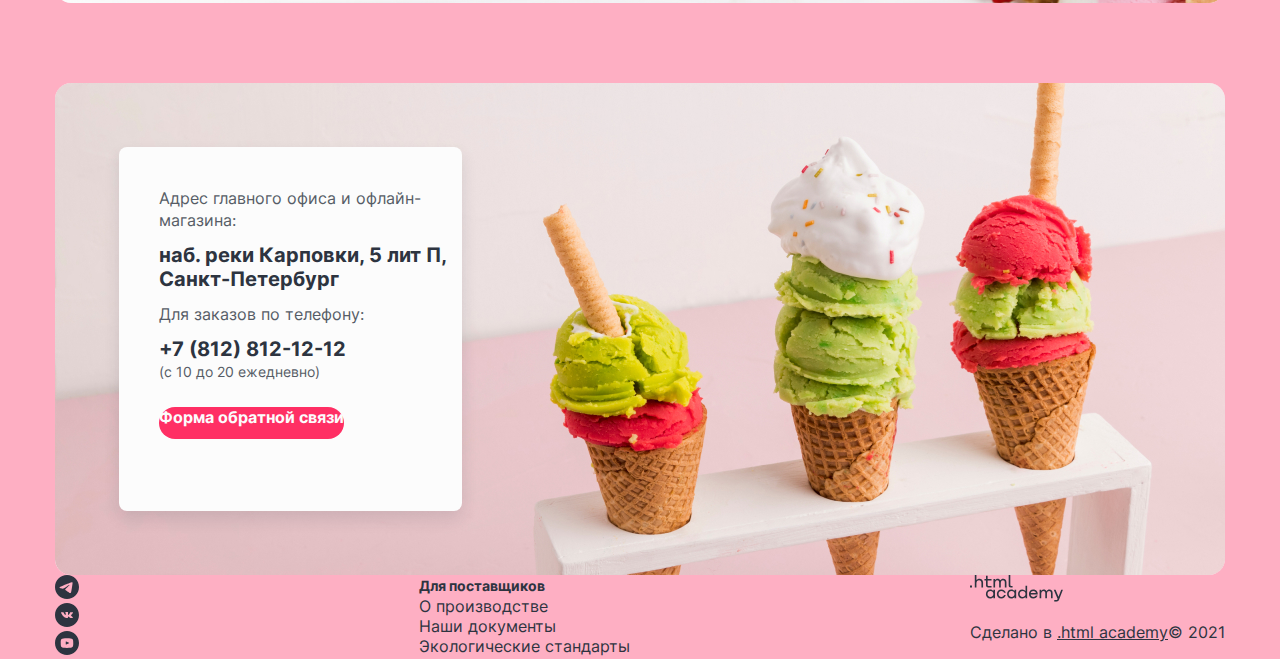
==== commit ffea1a3d: "Поправки" ====
--- a/index.html
+++ b/index.html
@@ -37,28 +37,33 @@
     </div>
   </header>
   <main class="index-main main-container">
-    <div class="page-container">
-      <h1 class="visually-hidden">Интернет магазин мороженного "Глейси-Шоп"</h1>
+    <h1 class="visually-hidden">Интернет магазин мороженного "Глейси-Шоп"</h1>
     <section class="slider">
       <h2 class="visually-hidden">Наши лучшие варианты мороженного</h2>
       <ul class="slider-list">
         <li class="slider-list-item">
           <h3 class="slider-list-item__title">Нежный пломбир с клубничным джемом</h3>
-          <p class="slider-list-item__subtitle">Натуральное мороженое из свежих сливок и молока с вкуснейшим клубничным джемом – это идеальный десерт для всей семьи.</p>
+          <p class="slider-list-item__subtitle">Натуральное мороженое из свежих сливок и молока с вкуснейшим
+            клубничным джемом – это идеальный десерт для всей семьи.</p>
           <a class="button" href="#">Заказать</a>
-          <img class="slider-list-item__image" src="./images/ice-cream/ice-cream-1.png" alt="Со вкусом клубничного джема." width="306" height="507">
+          <img class="slider-list-item__image" src="./images/ice-cream/ice-cream-1.png"
+            alt="Со вкусом клубничного джема." width="306" height="507">
         </li>
         <li class="slider-list-item">
           <h3 class="slider-list-item__title">Сливочное мороженое со вкусом банана</h3>
-          <p class="slider-list-item__subtitle">Сливочное мороженое с ярким банановым вкусом подарит вам свежесть и наслаждение даже в самый жаркий летний день.</p>
+          <p class="slider-list-item__subtitle">Сливочное мороженое с ярким банановым вкусом подарит вам свежесть и
+            наслаждение даже в самый жаркий летний день.</p>
           <a class="button" href="#">Заказать</a>
-          <img class="slider-list-item__image" src="./images/ice-cream/ice-cream-2.png" alt="Со вкусом банана." width="306" height="507">
+          <img class="slider-list-item__image" src="./images/ice-cream/ice-cream-2.png" alt="Со вкусом банана."
+            width="306" height="507">
         </li>
         <li class="slider-list-item">
           <h3 class="slider-list-item__title">Карамельный пломбир с маршмеллоу</h3>
-          <p class="slider-list-item__subtitle">Необычный сладкий десерт с карамельным топпингом и кусочками зефира завоюет сердца сладкоежек всех возрастов.</p>
+          <p class="slider-list-item__subtitle">Необычный сладкий десерт с карамельным топпингом и кусочками зефира
+            завоюет сердца сладкоежек всех возрастов.</p>
           <a class="button" href="#">Заказать</a>
-          <img class="slider-list-item__image" src="./images/ice-cream/ice-cream-3.png" alt="Со вкусом маршмеллоу." width="306" height="507">
+          <img class="slider-list-item__image" src="./images/ice-cream/ice-cream-3.png" alt="Со вкусом маршмеллоу."
+            width="306" height="507">
         </li>
       </ul>
       <ol class="slider-bullets">
@@ -81,7 +86,8 @@
       <ul class="social-list">
         <li class="social-list-item">
           <a class="social-list-item__link" href="https://t.me/htmlacademy" target="_blank">
-            <img class="social-list-item__image" src="./images/social/telegram.svg" alt="Телеграмм." width="24" height="24">
+            <img class="social-list-item__image" src="./images/social/telegram.svg" alt="Телеграмм." width="24"
+              height="24">
           </a>
         </li>
         <li class="social-list-item">
@@ -98,21 +104,24 @@
     </section>
     <section class="action">
       <h2 class="action_title">Заказывайте мороженое и получайте подарки!</h2>
-        <div class="action-wrapper">
-          <div class="action-card">
-            <h3 class="action-card-title">Малинка даром!</h3>
-            <p class="action-card-title__subtext">При покупке 2 кг любого фруктового мороженого добавим в ваш заказ банку малинового варенья бесплатно.</p>
-            <a class="button" href="#">Хочу подарок</a>
-            <img class="action-card__images" src="./images/action/strawberry.png" alt="Рожок с малинкой." width="219" height="268">
-          </div>
-          <div class="action-card">
-            <h3 class="action-card-title">Маршмеллоу даром!</h3>
-            <p class="action-card-title__subtext">При покупке 2 кг пломбира добавим в ваш заказ упаковку нежных зефирок совершенно бесплатно.</p>
-            <a class="button" href="#">Хочу подарок</a>
-            <img class="action-card__images" src="./images/action/marshmallow.png" alt="Рожок с маршмеллоу." width="219" height="268">
-          </div>.
-
-      </div>
+      <ul class="action-list">
+        <li class="action-list-item">
+          <h3 class="action-item-title">Малинка даром!</h3>
+          <p class="action-item-title__subtext">При покупке 2 кг любого фруктового мороженого добавим в ваш заказ банку
+            малинового варенья бесплатно.</p>
+          <a class="button" href="#">Хочу подарок</a>
+          <img class="action-item__images" src="./images/action/strawberry.png" alt="Рожок с малинкой." width="219"
+            height="268">
+        </li>
+        <li class="action-list-item">
+          <h3 class="action-item-title">Маршмеллоу даром!</h3>
+          <p class="action-item-title__subtext">При покупке 2 кг пломбира добавим в ваш заказ упаковку нежных зефирок
+            совершенно бесплатно.</p>
+          <a class="button" href="#">Хочу подарок</a>
+          <img class="action-item__images" src="./images/action/marshmallow.png" alt="Рожок с маршмеллоу." width="219"
+            height="268">
+        </li>
+      </ul>
     </section>
     <section class="assortment">
       <h2 class="assortment-title">Попробуйте самые популярные вкусы нашего мороженого</h2>
@@ -126,7 +135,8 @@
               Добавить в корзину
             </span>
           </button>
-          <img class="assortment-card-item__images" src="./images/card-product/raspberry.jpg" alt="Мороженое с малиновым джемом." width="168" height="168">
+          <img class="assortment-card-item__images" src="./images/card-product/raspberry.jpg"
+            alt="Мороженое с малиновым джемом." width="168" height="168">
         </li>
         <li class="assortment-card-item">
           <h3 class="asssortment-card__title">Фисташка</h3>
@@ -137,7 +147,8 @@
               Добавить в корзину
             </span>
           </button>
-          <img class="assortment-card-item__images" src="./images/card-product/pistachios.jpg" alt="Мороженое с фисташковым пломбиром с крошками шоколада." width="168" height="168">
+          <img class="assortment-card-item__images" src="./images/card-product/pistachios.jpg"
+            alt="Мороженое с фисташковым пломбиром с крошками шоколада." width="168" height="168">
         </li>
         <li class="assortment-card-item">
           <h3 class="asssortment-card__title">Черника</h3>
@@ -148,7 +159,8 @@
               Добавить в корзину
             </span>
           </button>
-          <img class="assortment-card-item__images" src="./images/card-product/blueberry.jpg" alt="Мороженое крем-брюле с черничным джемом." width="168" height="168">
+          <img class="assortment-card-item__images" src="./images/card-product/blueberry.jpg"
+            alt="Мороженое крем-брюле с черничным джемом." width="168" height="168">
         </li>
         <li class="assortment-card-item">
           <h3 class="asssortment-card__title">Бабл-гам</h3>
@@ -159,31 +171,36 @@
               Добавить в корзину
             </span>
           </button>
-          <img class="assortment-card-item__images" src="./images/card-product/bubble-gam.jpg" alt="Мороженое бабл-гам." width="168" height="168">
+          <img class="assortment-card-item__images" src="./images/card-product/bubble-gam.jpg" alt="Мороженое бабл-гам."
+            width="168" height="168">
         </li>
       </ul>
     </section>
     <section class="about">
-      <h2 class="about-title">Магазин Глейси – это онлайн и офлайн-магазин по продаже мороженого собственного проиводства на развес</h2>
+      <h2 class="about-title">Магазин Глейси – это онлайн и офлайн-магазин по продаже мороженого собственного
+        проиводства на развес</h2>
       <ul class="about-list">
-        <li class="about-list-item">Всё наше мороженое изготавливается на собственном производстве с использованием современного оборудования и проверенных временем технологий.</li>
-        <li class="about-list-item">Для приготовления мороженого используются сливки и молоко высочайшего качества. Все ингредиенты и добавки произведены из натурального сырья.</li>
-        <li class="about-list-item">Закупка ингредиентов производится только у проверенных фермерских хозяйств, с которыми нас связывает долговременное сотрудничество.</li>
-        <li class="about-list-item">Доставка нашего мороженого осуществляется в специальном термопаке, который не даёт мороженому растаять и позволяет сохранить превосходный вкус.</li>
+        <li class="about-list-item">Всё наше мороженое изготавливается на собственном производстве с использованием
+          современного оборудования и проверенных временем технологий.</li>
+        <li class="about-list-item">Для приготовления мороженого используются сливки и молоко высочайшего качества.
+          Все ингредиенты и добавки произведены из натурального сырья.</li>
+        <li class="about-list-item">Закупка ингредиентов производится только у проверенных фермерских хозяйств, с
+          которыми нас связывает долговременное сотрудничество.</li>
+        <li class="about-list-item">Доставка нашего мороженого осуществляется в специальном термопаке, который не даёт
+          мороженому растаять и позволяет сохранить превосходный вкус.</li>
       </ul>
     </section>
     <section class="blog">
       <h2 class="visually-hidden">Получайте лучшие предложения</h2>
       <div class="blog-wrapper">
         <article class="article">
-          <div class="article-wrapper">
-            <p class="article-text">Новое в нашем блоге</p>
-            <h3 class="article-title">10 способов сервировки фруктовых щербетов к столу</h3>
-          </div>
+          <p class="article-text">Новое в нашем блоге</p>
+          <h3 class="article-title">10 способов сервировки фруктовых щербетов к столу</h3>
         </article>
         <div class="distribution">
           <h3 class="visually-hidden">Письменная рассылка на электронную</h3>
-          <p class="distribution-text">Подпишитесь на нашу сладкую рассылку и будьте всегда в курсе всего самого вкусного, что у нас происходит. Обещаем не спамить и не слать всякой ненужной ерунды. Честно =)</p>
+          <p class="distribution-text">Подпишитесь на нашу сладкую рассылку и будьте всегда в курсе всего самого
+            вкусного, что у нас происходит. Обещаем не спамить и не слать всякой ненужной ерунды. Честно =)</p>
           <form class="distribution-form" action="https://echo.htmlacademy.ru/" metod="get">
             <input class="distribution-form__field-input" type="email" placeholder="email@example.com" required>
             <button class="distribution-form__button" type="submit">Отправить</button>
@@ -194,7 +211,8 @@
     <section class="sending">
       <div class="sending-wrapper">
         <h2 class="sending-title">Доставка любимого мороженого на дом</h2>
-        <p class="sending-subtext">Хочется полакомиться любимым дессертом, но нет времени съездить в магазин? Закажите доставку мороженого на дом, и курьер привезёт вам ваш заказ в течение часа!</p>
+        <p class="sending-subtext">Хочется полакомиться любимым дессертом, но нет времени съездить в магазин? Закажите
+          доставку мороженого на дом, и курьер привезёт вам ваш заказ в течение часа!</p>
       </div>
       <form class="sending-form" action="https://echo.htmlacademy.ru/" method="post">
         <p class="sending-form-text">Укажите адрес и дату доставки, и мы свяжемся с вами, чтобы подтвердить заказ.</p>
@@ -204,11 +222,13 @@
         </div>
         <div class="sending-form-phone">
           <label class="form-phone-label" for="sending-phone">Телефон</label>
-          <input class="form-inpute-phone" type="text" name="sending-phone" id="sending-phone" placeholder="+7 800 999-00-00">
+          <input class="form-inpute-phone" type="text" name="sending-phone" id="sending-phone"
+            placeholder="+7 800 999-00-00">
         </div>
         <div class="sending-form-address">
           <label class="form-address-label" for="sending-address">Адрес</label>
-          <input class="form-inpute-address" type="text" name="sending-address" id="sending-address" placeholder="ул. Большая Конюшенная, 19/8">
+          <input class="form-inpute-address" type="text" name="sending-address" id="sending-address"
+            placeholder="ул. Большая Конюшенная, 19/8">
         </div>
         <button class="sending-form__button" type="submit">Отправить</button>
       </form>
@@ -226,50 +246,51 @@
         <a href="#" class="feedback-button">Форма обратной связи</a>
       </div>
     </section>
-    </div>
   </main>
   <footer class="footer">
-      <div class="page-footer-container">
-        <ul class="social-list">
-          <li class="social-list-item">
-            <a class="social-list-item__link" href="https://t.me/htmlacademy" target="_blank">
-              <img class="social-list-item__image" src="./images/social/telegram.svg" alt="Телеграмм." width="24" height="24">
-            </a>
-          </li>
-          <li class="social-list-item">
-            <a class="social-list-item__link" href="https://vk.com/htmlacademy" target="_blank">
-              <img class="social-list-item__image" src="./images/social/vk.svg" alt="Вконтакте." width="24" height="24">
-            </a>
-          </li>
-          <li class="social-list-item">
-            <a class="social-list-item__link" href="https://www.youtube.com/user/htmlacademyru" target="_blank">
-              <img class="social-list-item__image" src="./images/social/youtube.svg" alt="Ютуб." width="24" height="24">
-            </a>
-          </li>
-        </ul>
-        <ul class="footer-list">
-          <li class="footer-list-item">
-            <a class="footer-list-item__link" href="#" target="_blank">
-              <span class="footer-list-item--heart">Для поставщиков</span>
-            </a>
-          </li>
-          <li class="footer-list-item">
-            <a class="footer-list-item__link" href="#" target="_blank">О производстве</a>
-          </li>
-          <li class="footer-list-item">
-            <a class="footer-list-item__link" href="#" target="_blank">Наши документы</a>
-          </li>
-          <li class="footer-list-item">
-            <a class="footer-list-item__link" href="#" target="_blank">Экологические стандарты</a>
-          </li>
-        </ul>
-        <div class="wrapper-copy">
-          <a class="footer-htmlacademy-link" href="https://htmlacademy.ru/" target="_blank">
-            <img class="html-academy" src="./images/logo/logo_htmlacademy.svg" alt="Курсы для каждого, кто хочет окунуться в мир вёрстки и программирования." width="93" height="27" >
-          </a>
-          <p class="footer-about-text">Сделано в <a class="htmlacademy-link" href="https://htmlacademy.ru/" target="_blank">.html academy</a>© 2021</p>
-        </div>
+    <ul class="social-list">
+      <li class="social-list-item">
+        <a class="social-list-item__link" href="https://t.me/htmlacademy" target="_blank">
+          <img class="social-list-item__image" src="./images/social/telegram.svg" alt="Телеграмм." width="24"
+            height="24">
+        </a>
+      </li>
+      <li class="social-list-item">
+        <a class="social-list-item__link" href="https://vk.com/htmlacademy" target="_blank">
+          <img class="social-list-item__image" src="./images/social/vk.svg" alt="Вконтакте." width="24" height="24">
+        </a>
+      </li>
+      <li class="social-list-item">
+        <a class="social-list-item__link" href="https://www.youtube.com/user/htmlacademyru" target="_blank">
+          <img class="social-list-item__image" src="./images/social/youtube.svg" alt="Ютуб." width="24" height="24">
+        </a>
+      </li>
+    </ul>
+    <ul class="footer-list">
+      <li class="footer-list-item">
+        <a class="footer-list-item__link" href="#" target="_blank">
+          <span class="footer-list-item--heart">Для поставщиков</span>
+        </a>
+      </li>
+      <li class="footer-list-item">
+        <a class="footer-list-item__link" href="#" target="_blank">О производстве</a>
+      </li>
+      <li class="footer-list-item">
+        <a class="footer-list-item__link" href="#" target="_blank">Наши документы</a>
+      </li>
+      <li class="footer-list-item">
+        <a class="footer-list-item__link" href="#" target="_blank">Экологические стандарты</a>
+      </li>
+    </ul>
+    <div class="wrapper-copy">
+      <a class="footer-htmlacademy-link" href="https://htmlacademy.ru/" target="_blank">
+        <img class="html-academy" src="./images/logo/logo_htmlacademy.svg"
+          alt="Курсы для каждого, кто хочет окунуться в мир вёрстки и программирования." width="93" height="27">
+      </a>
+      <p class="footer-about-text">Сделано в <a class="htmlacademy-link" href="https://htmlacademy.ru/"
+          target="_blank">.html academy</a>© 2021</p>
     </div>
   </footer>
 </body>
+
 </html>
--- a/styles/styles.css
+++ b/styles/styles.css
@@ -73,14 +73,14 @@
 }
 /* index */
 
-.page-container {
+.index-main {
   width: 1170px;
   margin: 0 auto;
 }
+
 .main-container {
   flex-grow: 1;
 }
-
 /* Шапка */
 
 
@@ -189,10 +189,20 @@
 
 }
 
-.action-wrapper {
+.action-list {
+  margin: 0;
+  list-style-type: none;
   display: flex;
   justify-content: space-between;
   margin-bottom: 80px;
+
+}
+.action-list-item {
+  padding: 36px;
+  width: 570px;
+  min-height: 268px;
+  background: #FF7799;
+  border-radius: 16px;
 }
 .action_title {
   margin: 0 auto;
@@ -204,27 +214,20 @@
   padding-bottom: 55px;
 }
 
-.action-card {
-  padding: 36px;
-  width: 570px;
-  min-height: 268px;
-  background: #FF7799;
-  border-radius: 16px;
-}
-.action-card-title {
+.action-item-title {
   margin: 0;
   padding-bottom: 16px;
   font-weight: 700;
   font-size: 24px;
   line-height: 30px;
 }
-.action-card-title__subtext {
+.action-item-title__subtext {
   width: 328px;
   margin: 0;
   color: #565C66;
   line-height: 22px;
 }
-.action-card__images {
+.action-item__images {
 }
 
 /* action */
@@ -323,16 +326,15 @@
 .article {
   width: 570px;
   height: 224px;
+  padding-top: 33px;
+  padding-left: 32px;
   border-radius: 16px;
   background-image: url("../images/background/article.jpg");
   background-repeat: no-repeat;
   background-size: contain;
 }
 /* article */
-.article-wrapper {
-  padding-top: 33px;
-  padding-left: 32px;
-}
+
 .article-title {
 
   width: 303px;
@@ -402,7 +404,6 @@
 }
 .sending-form {
   padding: 40px 40px 42px;
-
   display: flex;
   flex-direction: column;
   justify-content: space-around;
@@ -539,14 +540,13 @@
 
 /* footer */
 .footer {
-}
-.page-footer-container {
   display: flex;
   justify-content: space-between;
   flex-direction: row;
   width: 1170px;;
   margin: 0 auto;
 }
+
 .footer-list {
   margin: 0;
   padding: 0;
@@ -583,6 +583,8 @@
 /* main-inner */
 
 .main-inner {
+  width: 1170px;
+  margin: 0 auto;
 }
 
 .inner-header {
@@ -666,7 +668,7 @@
 
 /* catalog-pagination */
 .pagination {
-  
+
 }
 .pagination-item {
   margin: 0;
